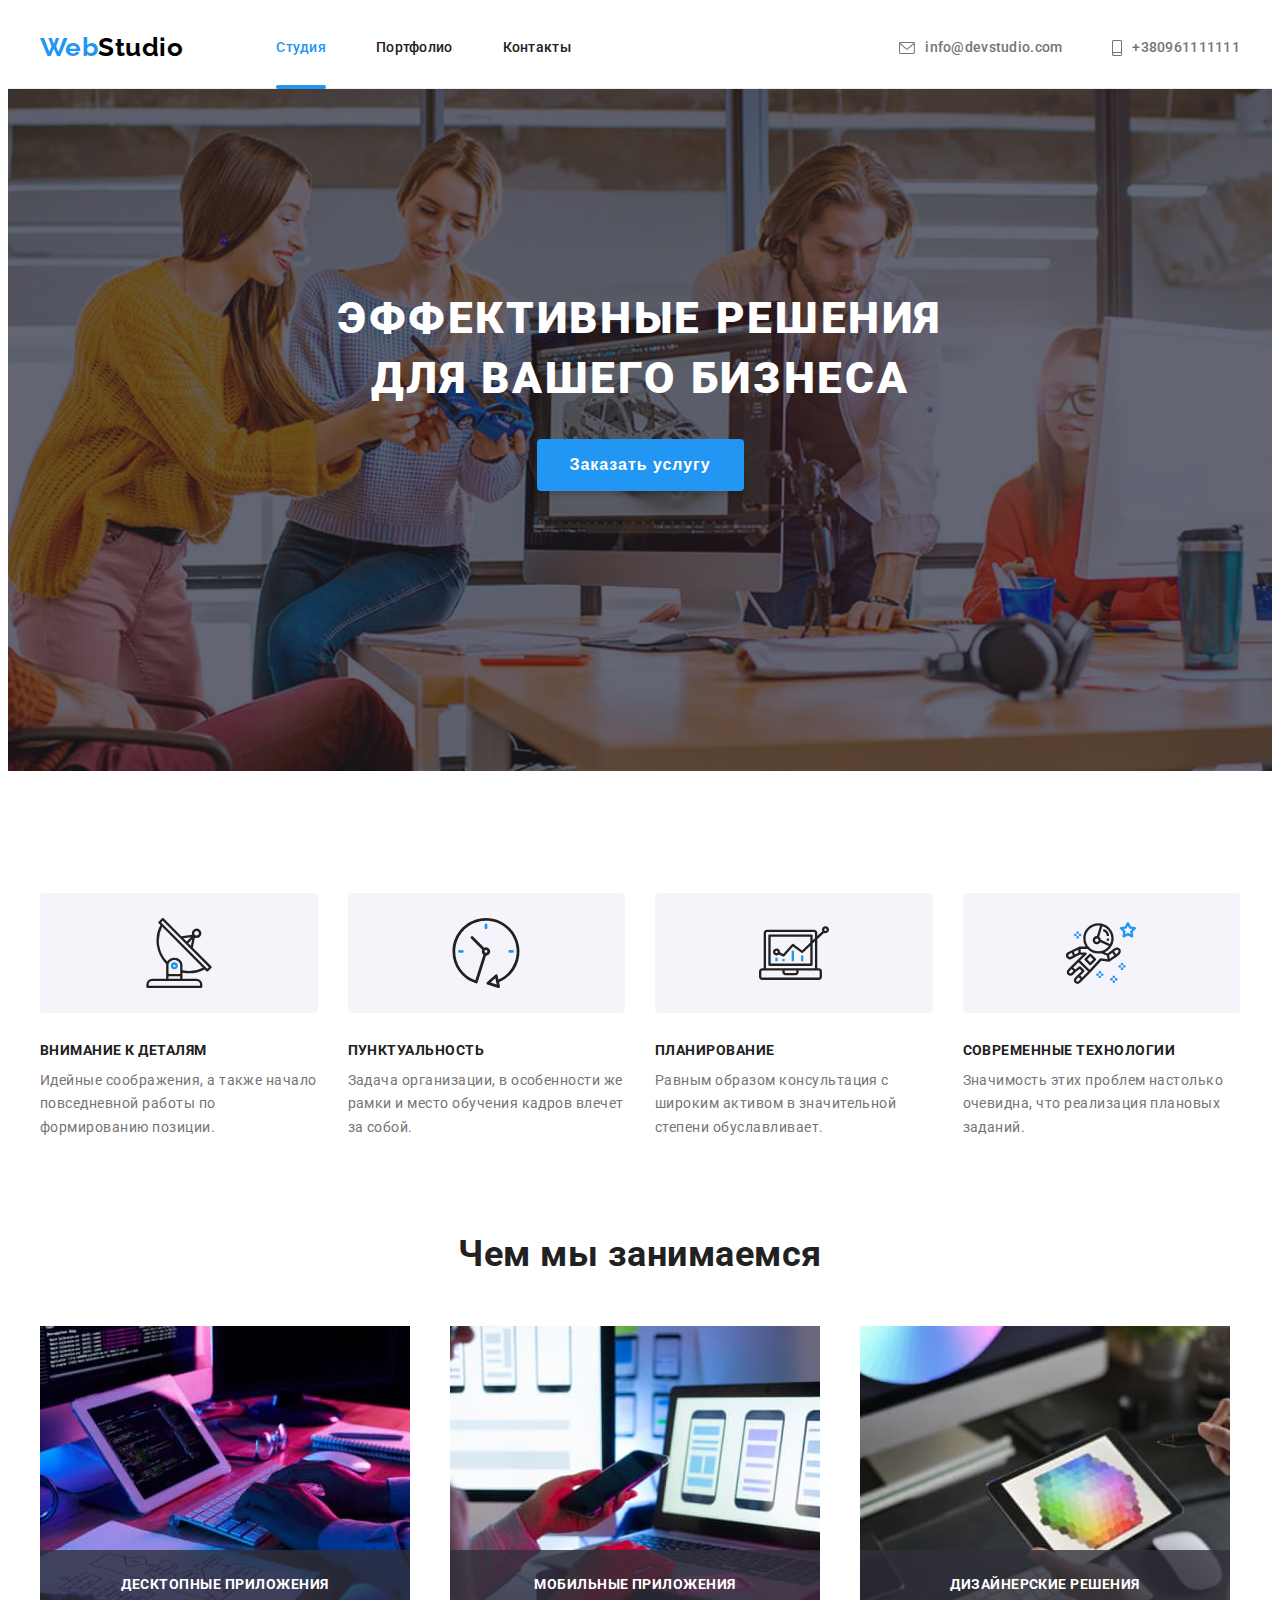
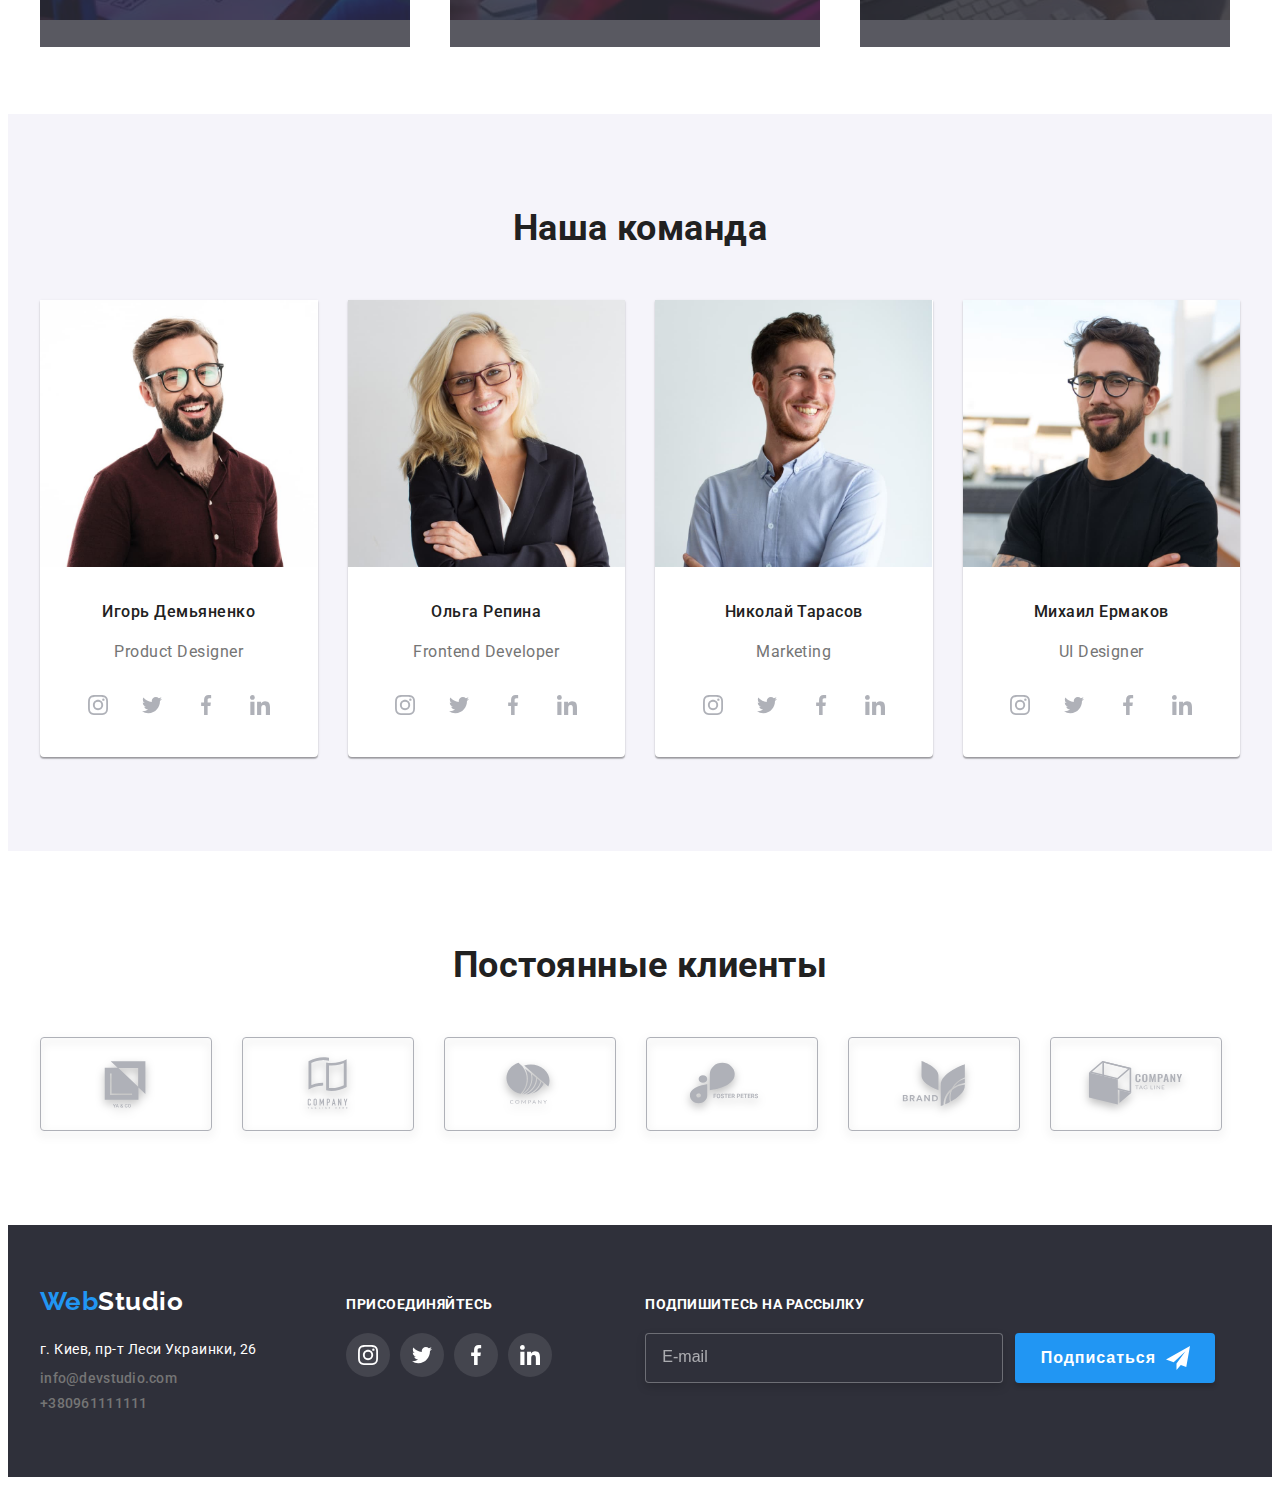
==== index.html @ e036fa30 "clone repositories" ====
<!DOCTYPE html>
<html lang="ru">
  <head>
    <meta charset="UTF-8" />
    <meta http-equiv="X-UA-Compatible" content="IE=edge" />
    <meta name="viewport" content="width=device-width, initial-scale=1.0" />
    <title>WebStudio</title>
    <link rel="preconnect" href="https://fonts.googleapis.com" />
    <link rel="preconnect" href="https://fonts.gstatic.com" crossorigin />
    <link
      href="https://fonts.googleapis.com/css2?family=Raleway:wght@700&family=Roboto:wght@400;500;700;900&display=swap"
      rel="stylesheet"
    />
    <link
      rel="stylesheet"
      href="https://cdnjs.cloudflare.com/ajax/libs/modern-normalize/1.1.0/modern-normalize.min.css"
      integrity="sha512-wpPYUAdjBVSE4KJnH1VR1HeZfpl1ub8YT/NKx4PuQ5NmX2tKuGu6U/JRp5y+Y8XG2tV+wKQpNHVUX03MfMFn9Q=="
      crossorigin="anonymous"
      referrerpolicy="no-referrer"
    />
    <link rel="stylesheet" href="./css/style.css" />
  </head>
  <body>
    <header class="page-header">
      <!-- Навигация по сайту -->
      <div class="container">
        <div class="container-flex">
          <nav class="container-flex">
            <a class="logo" href="./index.html" lang="en">
              <span class="logo-style">Web</span>Studio
            </a>
            <ul class="site-nav">
              <li class="list">
                <a class="link link-style" href="./index.html">Студия</a>
              </li>

              <li class="list">
                <a class="link" href="./portfolio.html">Портфолио</a>
              </li>

              <li class="list">
                <a class="link" href="">Контакты</a>
              </li>
            </ul>
          </nav>
          <!-- Контакты -->
          <ul class="contacts">
            <li class="list">
              <a class="link" href="mailto:info@devstudio.com">
                <svg class="contacts-icon" width="16px" height="12px">
                  <use href="./images/sprite.svg#icon-envelope"></use>
                </svg>
                info@devstudio.com
              </a>
            </li>

            <li class="list">
              <a class="link" href="tel:+380961111111">
                <svg class="contacts-icon" width="10px" height="16px">
                  <use href="./images/sprite.svg#icon-smartphone"></use>
                </svg>
                +380961111111
              </a>
            </li>
          </ul>
        </div>
      </div>
    </header>
    <!-- Герой -->
    <main>
      <section class="hero">
        <div class="container">
          <h1 class="hero-title">Эффективные решения для вашего бизнеса</h1>
          <button data-modal-open class="hero-btn" type="button">
            Заказать услугу
          </button>
          <div data-modal class="backdrop is-hidden">
            <div class="modal">
              <button class="close-btn" type="button" data-modal-close>
                <svg class="close-modal-btn" width="11" height="11">
                  <use href="./images/sprite.svg#icon-close-modal"></use>
                </svg>
              </button>
              <h2 class="modal-title">
                Оставьте свои данные, мы вам перезвоним
              </h2>
              <form class="form-modal">
                <label class="modal-label">
                  <span class="form-text">Имя</span>
                  <input class="modal-input" type="text" name="name" />
                  <svg class="modal-icon" width="18px" height="18px">
                    <use href="./images/sprite.svg#icon-person"></use>
                  </svg>
                </label>

                <label class="modal-label">
                  <span class="form-text">Телефон</span>
                  <input class="modal-input" type="tel" name="phone" />
                  <svg class="modal-icon" width="18px" height="18px">
                    <use href="./images/sprite.svg#icon-phone"></use>
                  </svg>
                </label>

                <label class="modal-label">
                  <span class="form-text">Почта</span>
                  <input class="modal-input" type="email" name="mail" />
                  <svg class="modal-icon" width="18px" height="18px">
                    <use href="./images/sprite.svg#icon-email"></use>
                  </svg>
                </label>

                <label class="modal-label">
                  <span class="form-text">Комментарий</span>
                  <textarea
                    class="comment"
                    name="comment"
                    placeholder="Введите текст"
                  ></textarea>
                </label>

                <label class="form-policy">
                  <input class="checkbox" type="checkbox" name="policy" />
                  <span class="icon-check"></span>
                  <span class="modal-label">
                    Соглашаюсь с рассылкой и принимаю
                  </span>
                  <a class="policy-term" href="">Условия договора</a>
                </label>
                <button class="send-button" type="submit">Отправить</button>
              </form>
            </div>
          </div>
        </div>
      </section>
      <!-- Особенности -->
      <section class="section">
        <div class="container">
          <h2 class="hidden">Преимущества</h2>
          <ul class="features-list">
            <li class="list">
              <div class="background-icon">
                <svg class="feature-icon" width="70px" height="70px">
                  <use href="./images/sprite.svg#icon-antenna"></use>
                </svg>
              </div>

              <h3 class="section-subtitle">Внимание к деталям</h3>
              <p class="section-text">
                Идейные соображения, а также начало повседневной работы по
                формированию позиции.
              </p>
            </li>

            <li class="list">
              <div class="background-icon">
                <svg class="feature-icon" width="70px" height="70px">
                  <use href="./images/sprite.svg#icon-clock"></use>
                </svg>
              </div>

              <h3 class="section-subtitle">Пунктуальность</h3>
              <p class="section-text">
                Задача организации, в особенности же рамки и место обучения
                кадров влечет за собой.
              </p>
            </li>

            <li class="list">
              <div class="background-icon">
                <svg class="feature-icon" width="70px" height="70px">
                  <use href="./images/sprite.svg#icon-diagram"></use>
                </svg>
              </div>

              <h3 class="section-subtitle">Планирование</h3>
              <p class="section-text">
                Равным образом консультация с широким активом в значительной
                степени обуславливает.
              </p>
            </li>

            <li class="list">
              <div class="background-icon">
                <svg class="feature-icon" width="70px" height="70px">
                  <use href="./images/sprite.svg#icon-astronaut"></use>
                </svg>
              </div>

              <h3 class="section-subtitle">Современные технологии</h3>
              <p class="section-text">
                Значимость этих проблем настолько очевидна, что реализация
                плановых заданий.
              </p>
            </li>
          </ul>
        </div>
      </section>
      <!-- Чем мы занимаемся -->
      <section class="section section-gap">
        <div class="container">
          <h2 class="section-title">Чем мы занимаемся</h2>
          <ul class="images-list">
            <li class="image">
              <img
                src="./images/img-one.jpg"
                alt="Человек печатает на клавиатуре"
              />
              <p class="image-description">Десктопные приложения</p>
            </li>

            <li class="image">
              <img
                src="./images/img-two.jpg"
                alt="Человек выбирает интерефейс на телефоне"
              />
              <p class="image-description">Мобильные приложения</p>
            </li>

            <li class="image">
              <img
                class="img"
                src="./images/img-three.jpg"
                alt="Человек рисует на планшете"
              />
              <p class="image-description">Дизайнерские решения</p>
            </li>
          </ul>
        </div>
      </section>
      <!-- Команда -->
      <section class="section section-color">
        <div class="container">
          <h2 class="section-title">Наша команда</h2>
          <ul class="team-list">
            <li class="team-member">
              <div class="image-thumb">
                <img src="./images/photo-one.jpg" alt="Фото члена команды" />
              </div>

              <div class="card-userpic">
                <h3 class="userpic">Игорь Демьяненко</h3>
                <p class="userpic-description" lang="en">Product Designer</p>
                <div class="img-container">
                  <a class="social-link" href="">
                    <svg class="social-icon" width="20px" height="20px">
                      <use href="./images/sprite.svg#icon-instagram"></use>
                    </svg>
                  </a>

                  <a class="social-link" href="">
                    <svg class="social-icon" width="20px" height="20px">
                      <use href="./images/sprite.svg#icon-twitter"></use>
                    </svg>
                  </a>
                  <a class="social-link" href="">
                    <svg class="social-icon" width="20px" height="20px">
                      <use href="./images/sprite.svg#icon-facebook"></use>
                    </svg>
                  </a>
                  <a class="social-link" href="">
                    <svg class="social-icon" width="20px" height="20px">
                      <use href="./images/sprite.svg#icon-linkedin"></use>
                    </svg>
                  </a>
                </div>
              </div>
            </li>

            <li class="team-member">
              <div class="image-thumb">
                <img src="./images/photo-two.jpg" alt="Фото члена команды" />
              </div>

              <div class="card-userpic">
                <h3 class="userpic">Ольга Репина</h3>
                <p class="userpic-description" lang="en">Frontend Developer</p>
                <div class="img-container">
                  <a class="social-link" href="">
                    <svg class="social-icon" width="20px" height="20px">
                      <use href="./images/sprite.svg#icon-instagram"></use>
                    </svg>
                  </a>
                  <a class="social-link" href="">
                    <svg class="social-icon" width="20px" height="20px">
                      <use href="./images/sprite.svg#icon-twitter"></use>
                    </svg>
                  </a>
                  <a class="social-link" href="">
                    <svg class="social-icon" width="20px" height="20px">
                      <use href="./images/sprite.svg#icon-facebook"></use>
                    </svg>
                  </a>
                  <a class="social-link" href="">
                    <svg class="social-icon" width="20px" height="20px">
                      <use href="./images/sprite.svg#icon-linkedin"></use>
                    </svg>
                  </a>
                </div>
              </div>
            </li>

            <li class="team-member">
              <div class="image-thumb">
                <img src="./images/photo-three.jpg" alt="Фото члена команды" />
              </div>

              <div class="card-userpic">
                <h3 class="userpic">Николай Тарасов</h3>
                <p class="userpic-description" lang="en">Marketing</p>
                <div class="img-container">
                  <a class="social-link" href="">
                    <svg class="social-icon" width="20px" height="20px">
                      <use href="./images/sprite.svg#icon-instagram"></use>
                    </svg>
                  </a>
                  <a class="social-link" href="">
                    <svg class="social-icon" width="20px" height="20px">
                      <use href="./images/sprite.svg#icon-twitter"></use>
                    </svg>
                  </a>
                  <a class="social-link" href="">
                    <svg class="social-icon" width="20px" height="20px">
                      <use href="./images/sprite.svg#icon-facebook"></use>
                    </svg>
                  </a>
                  <a class="social-link" href="">
                    <svg class="social-icon" width="20px" height="20px">
                      <use href="./images/sprite.svg#icon-linkedin"></use>
                    </svg>
                  </a>
                </div>
              </div>
            </li>

            <li class="team-member">
              <div class="image-thumb">
                <img src="./images/photo-four.jpg" alt="Фото члена команды" />
              </div>

              <div class="card-userpic">
                <h3 class="userpic">Михаил Ермаков</h3>
                <p class="userpic-description" lang="en">UI Designer</p>

                <div class="img-container">
                  <a class="social-link" href="">
                    <svg class="social-icon" width="20px" height="20px">
                      <use href="./images/sprite.svg#icon-instagram"></use>
                    </svg>
                  </a>
                  <a class="social-link" href="">
                    <svg class="social-icon" width="20px" height="20px">
                      <use href="./images/sprite.svg#icon-twitter"></use>
                    </svg>
                  </a>
                  <a class="social-link" href="">
                    <svg class="social-icon" width="20px" height="20px">
                      <use href="./images/sprite.svg#icon-facebook"></use>
                    </svg>
                  </a>
                  <a class="social-link" href="">
                    <svg class="social-icon" width="20px" height="20px">
                      <use href="./images/sprite.svg#icon-linkedin"></use>
                    </svg>
                  </a>
                </div>
              </div>
            </li>
          </ul>
        </div>
      </section>
      <section class="section">
        <div class="container">
          <h2 class="section-title">Постоянные клиенты</h2>
          <ul class="company-list">
            <li class="company-item">
              <a class="company-link" href="">
                <svg width="106px" height="60px">
                  <use href="./images/sprite.svg#icon-logo-1"></use>
                </svg>
              </a>
            </li>

            <li class="company-item">
              <a class="company-link" href="">
                <svg width="106px" height="60px">
                  <use href="./images/sprite.svg#icon-logo-2"></use>
                </svg>
              </a>
            </li>

            <li class="company-item">
              <a class="company-link" href="">
                <svg width="106px" height="60px">
                  <use href="./images/sprite.svg#icon-logo-3"></use>
                </svg>
              </a>
            </li>

            <li class="company-item">
              <a class="company-link" href="">
                <svg width="106px" height="60px">
                  <use href="./images/sprite.svg#icon-logo-4"></use>
                </svg>
              </a>
            </li>

            <li class="company-item">
              <a class="company-link" href="">
                <svg width="106px" height="60px">
                  <use href="./images/sprite.svg#icon-logo-5"></use>
                </svg>
              </a>
            </li>

            <li class="company-item">
              <a class="company-link" href="">
                <svg width="106px" height="60px">
                  <use href="./images/sprite.svg#icon-logo-6"></use>
                </svg>
              </a>
            </li>
          </ul>
        </div>
      </section>
    </main>
    <!-- Подвал -->
    <footer class="footer">
      <div class="container footer-container">
        <div class="contact-thumb">
          <a class="logo" href="./index.html" lang="en">
            <span class="logo-style">Web</span
            ><span class="logo-style-footer">Studio</span></a
          >
          <address class="footer-text">г. Киев, пр-т Леси Украинки, 26</address>
          <ul class="footer-contacts-list">
            <li class="list">
              <a class="link" href="mailto:info@devstudio.com"
                >info@devstudio.com</a
              >
            </li>

            <li class="list">
              <a class="link" href="tel:+380961111111">+380961111111</a>
            </li>
          </ul>
        </div>
        <div class="social-footer">
          <p class="social-text">присоединяйтесь</p>
          <div class="social-flex">
            <a class="footer-social-link" href="">
              <svg class="social-icon" width="20px" height="20px">
                <use href="./images/sprite.svg#icon-instagram"></use>
              </svg>
            </a>
            <a class="footer-social-link" href="">
              <svg class="social-icon" width="20px" height="20px">
                <use href="./images/sprite.svg#icon-twitter"></use>
              </svg>
            </a>
            <a class="footer-social-link" href="">
              <svg class="social-icon" width="20px" height="20px">
                <use href="./images/sprite.svg#icon-facebook"></use>
              </svg>
            </a>
            <a class="footer-social-link" href="">
              <svg class="social-icon" width="20px" height="20px">
                <use href="./images/sprite.svg#icon-linkedin"></use>
              </svg>
            </a>
          </div>
        </div>
        <form class="form-footer">
          <div class="form-direction">
            <label for="mail" class="form-label">Подпишитесь на рассылку</label>
            <input
              type="email"
              name="mail"
              id="mail"
              class="form-input"
              placeholder="E-mail"
            />
          </div>
          <button class="footer-btn" type="submit">
            Подписаться
            <svg class="icon-send" width="24px" height="24px">
              <use href="./images/sprite.svg#icon-send"></use>
            </svg>
          </button>
        </form>
      </div>
    </footer>
    <script src="./js/modal.js"></script>
  </body>
</html>
---- css/style.css ----
/* Utilites */

:root {
  --primery-text-color: #757575;
  --title-text-color: #212121;
  --accent-color: #fff;
  --style-color: #2196f3;
  --gap: 30px;
  --section-gap: 50px;
  --social-links-color: #afb1b8;
}

body {
  color: var(--primery-text-color);
  font-family: Roboto, sans-serif;
  letter-spacing: 0.03em;
  background-color: var(--accent-color);
}

h1,
h2,
h3,
h4,
h5,
h6,
ul,
p {
  margin: 0;
  padding: 0;
  list-style: none;
}

.link {
  text-decoration: none;
}

img {
  max-width: 100%;
  height: auto;
  display: block;
}

.container {
  width: 1200px;
  margin-left: auto;
  margin-right: auto;
  padding-left: 15px;
  padding-right: 15px;
}

.container-flex {
  display: flex;
  align-items: center;
}

.hidden {
  visibility: hidden;
}

/* Header */

.page-header {
  border-bottom: 1px solid #ececec;
  /* height: 80px; */
}

/* Logo */

.logo {
  font-family: Raleway, sans-serif;
  font-weight: 700;
  font-size: 26px;
  line-height: 1.3;
  text-decoration: none;

  color: #000;

  margin-right: 93px;
}

.logo-style {
  color: var(--style-color);
}

.logo-style-footer {
  color: var(--accent-color);
}

/* Site navigation */

.site-nav {
  display: flex;
  align-items: center;
}

.site-nav .list + .list {
  margin-left: var(--section-gap);
}

.site-nav .link {
  font-weight: 500;
  font-size: 14px;
  line-height: 1.14;
  letter-spacing: 0.02em;
  text-decoration: none;

  padding-top: 32px;
  padding-bottom: 32px;

  color: var(--title-text-color);

  transition: color 250ms cubic-bezier(0.4, 0, 0.2, 1);
}

.site-nav .link:hover,
.site-nav .link:focus {
  color: var(--style-color);
}

.site-nav .link-style {
  color: var(--style-color);
  position: relative;
}

.site-nav .link-style::after {
  content: '';
  width: 100%;
  height: 4px;

  position: absolute;
  bottom: -1px;

  background-color: var(--style-color);
  border-radius: 2px;
}

/* Contacts */

.contacts {
  display: flex;
  margin-left: auto;
  align-items: center;
}

.contacts .list + .list {
  margin-left: var(--section-gap);
}

.contacts .link {
  text-decoration: none;
  font-weight: 500;
  font-size: 14px;
  line-height: 1.14;
  letter-spacing: 0.02em;

  padding-top: 32px;
  padding-bottom: 32px;

  color: inherit;
  transition: color 250ms cubic-bezier(0.4, 0, 0.2, 1);
}

.contacts .link:hover,
.contacts .link:focus {
  color: var(--style-color);
}

.list .link {
  display: flex;
  align-items: center;
}

.contacts-icon {
  margin-right: 10px;
  fill: currentColor;
}

/* Hero */

.hero {
  background-color: #2f303a;
  text-align: center;
  padding-top: 200px;
  padding-bottom: 280px;
  max-width: 1600px;

  margin-left: auto;
  margin-right: auto;

  background-image: linear-gradient(
      to right,
      rgba(47, 48, 58, 0.4),
      rgba(47, 48, 58, 0.4)
    ),
    url(../images/img.jpg);
  background-repeat: no-repeat;
  background-size: cover;
  background-position: center;
}

.hero-title {
  font-weight: 900;
  font-size: 44px;
  line-height: 1.36;
  letter-spacing: 0.06em;
  text-transform: uppercase;
  color: var(--accent-color);

  max-width: 696px;
  margin-bottom: var(--gap);
  margin-left: auto;
  margin-right: auto;
}

.hero-btn {
  cursor: pointer;
  font-weight: 700;
  font-size: 16px;
  line-height: 1.87;
  align-items: center;
  letter-spacing: 0.06em;
  box-shadow: 0px 4px 4px rgba(0, 0, 0, 0.15);

  color: var(--accent-color);
  background-color: var(--style-color);

  padding: 10px 32px;
  border: 1px solid transparent;
  border-radius: 4px;
  transition: background-color 250ms cubic-bezier(0.4, 0, 0.2, 1);
}

.hero-btn:hover,
.hero-btn:focus {
  background-color: #188ce8;
}

.backdrop {
  position: fixed;
  top: 0;
  left: 0;
  width: 100%;
  height: 100%;
  z-index: 10;

  opacity: 1;
  background: rgba(0, 0, 0, 0.2);
  transition: opacity 250ms cubic-bezier(0.4, 0, 0.2, 1),
    visibility 250ms cubic-bezier(0.4, 0, 0.2, 1);
}

.backdrop.is-hidden {
  opacity: 0;
  pointer-events: none;
  visibility: hidden;
}

.modal {
  position: absolute;
  top: 50%;
  left: 50%;
  transform: translate(-50%, -50%) scale(1);

  min-width: 528px;
  min-height: 581px;

  background: var(--accent-color);
  box-shadow: 0px 1px 3px rgba(0, 0, 0, 0.12), 0px 1px 1px rgba(0, 0, 0, 0.14),
    0px 2px 1px rgba(0, 0, 0, 0.2);
  border-radius: 4px;

  transition: transform 250ms cubic-bezier(0.4, 0, 0.2, 1);
}

.modal-title {
  margin-top: 40px;
  margin-bottom: 12px;

  font-weight: 700;
  font-size: 20px;
  line-height: 1.15;
  color: var(--title-text-color);
}

.form-modal {
  margin-left: auto;
  margin-right: auto;
  width: 448px;
}

.modal-label {
  position: relative;
  display: flex;
  flex-direction: column;
}

.modal-label + .modal-label {
  margin-top: 10px;
}

.modal-label:focus-within .modal-icon {
  fill: var(--style-color);
}

.modal-label:focus-within .comment {
  border-color: var(--style-color);
}

.modal-label:hover .modal-input,
.modal-label:focus .modal-input {
  border-color: var(--style-color);
}

.modal-label:hover .modal-icon {
  fill: var(--style-color);
}

.form-text {
  margin-bottom: 4px;

  text-align: start;
  font-size: 12px;
  line-height: 1.16;
  letter-spacing: 0.01em;

  color: var(--primery-text-color);
}

.modal-input {
  width: 448px;
  height: 40px;

  padding-left: 42px;

  border: 1px solid rgba(33, 33, 33, 0.2);
  border-radius: 4px;
  outline: none;
  cursor: pointer;

  transition: border-color 250ms cubic-bezier(0.4, 0, 0.2, 1);
}

.modal-input:focus-within {
  border-color: var(--style-color);
}

.modal-icon {
  position: absolute;
  bottom: 11px;
  left: 12px;

  cursor: pointer;

  transition: fill 250ms cubic-bezier(0.4, 0, 0.2, 1);
}

.comment {
  margin-bottom: 4px;
  width: 448px;
  height: 120px;

  padding: 12px 16px;

  resize: none;

  border: 1px solid rgba(33, 33, 33, 0.2);
  box-sizing: border-box;
  border-radius: 4px;
  outline: none;
  cursor: pointer;

  transition: border-color 250ms cubic-bezier(0.4, 0, 0.2, 1);
}

.comment::placeholder {
  font-size: 14px;
  line-height: 1.14;
  letter-spacing: 0.01em;

  color: rgba(117, 117, 117, 0.5);
}

.comment:hover,
.comment:focus {
  border-color: var(--style-color);
}

.form-policy {
  position: relative;
  display: flex;
  margin-top: 20px;
  margin-bottom: var(--gap);
  align-items: center;
  justify-content: center;
  cursor: pointer;
}

.form-policy .modal-label {
  font-size: 14px;
  line-height: 1.71;
  letter-spacing: 0.03em;
  color: var(--primery-text-color);
}

.checkbox {
  position: absolute;
  width: 1px;
  height: 1px;
  margin: -1px;
  border: 0;
  padding: 0;
  clip: rect(0 0 0 0);
  overflow: hidden;
}

.icon-check {
  width: 16px;
  height: 15px;
  border: 2px solid #212121;
  border-radius: 4px;
}

.checkbox:checked + .icon-check {
  border-color: var(--style-color);
  background-color: var(--style-color);
  background-image: url('../images/check.svg');
  background-size: contain;
  background-origin: border-box;
}

.modal-label {
  margin-left: 7px;
}

.policy-term {
  color: var(--style-color);
  font-size: 14px;
  line-height: 1.71;
  letter-spacing: 0.03em;
}

.send-button {
  margin-right: auto;
  margin-left: auto;

  height: 50px;
  width: 200px;

  background: var(--style-color);
  box-shadow: 0px 4px 4px rgba(0, 0, 0, 0.15);
  border: 1px solid transparent;
  border-radius: 4px;

  cursor: pointer;
  font-weight: bold;
  font-size: 16px;
  line-height: 1.87;
  letter-spacing: 0.06em;

  color: var(--accent-color);

  transition: background 250ms cubic-bezier(0.4, 0, 0.2, 1);
}

.send-button:hover,
.send-button:focus {
  background: #188ce8;
}

.backdrop.is-hidden .modal {
  transform: translate(-50%, -50%) scale(0.1);
}

.close-btn {
  position: absolute;
  top: 8px;
  right: 8px;

  width: 30px;
  height: 30px;
  border-radius: 50%;

  background: #ffffff;
  border: 1px solid rgba(0, 0, 0, 0.1);
  cursor: pointer;

  transition: fill 250ms cubic-bezier(0.4, 0, 0.2, 1);
}

.close-btn:hover,
.close-btn:focus {
  fill: var(--style-color);
}

/* Sections */

.section {
  padding-top: 94px;
  padding-bottom: 94px;
}

/* Features */

.section-title {
  font-weight: 700;
  font-size: 36px;
  line-height: 1.16;
  text-align: center;
  color: var(--title-text-color);
}

.section-subtitle {
  font-weight: 700;
  font-size: 14px;
  line-height: 1.14;
  text-transform: uppercase;
  color: var(--title-text-color);
  margin-bottom: 10px;
}

.section-text {
  font-size: 14px;
  line-height: 1.71;
}

.section-color {
  background-color: #f5f4fa;
}

.features-list {
  display: flex;
  flex-wrap: wrap;
  margin-left: calc(-1 * var(--gap));
  margin-top: calc(-1 * var(--gap));
}

.features-list > .list {
  flex-basis: calc(100% / 4 - var(--gap));
  margin-left: var(--gap);
  margin-top: var(--gap);
}

.background-icon {
  display: flex;
  background: #f5f4fa;
  border-radius: 4px;
  align-items: center;

  margin-bottom: var(--gap);
  height: 120px;
}

.feature-icon {
  margin-left: auto;
  margin-right: auto;
}

/* Our classes */

.section-gap {
  padding-top: 0;
}

.section-title {
  margin-bottom: var(--section-gap);
}

.images-list {
  display: flex;
  flex-wrap: wrap;
  margin-left: calc(-1 * var(--gap));
  margin-top: calc(-1 * var(--gap));
}

.images-list > .image {
  flex-basis: calc(100% / 3 - 30px);
  margin-left: var(--gap);
  margin-top: var(--gap);
}

.image {
  position: relative;
}

.image-description {
  position: absolute;
  top: 224px;
  min-width: 370px;
  min-height: 70px;

  background: rgba(47, 48, 58, 0.8);

  font-weight: 700;
  font-size: 14px;
  line-height: 1.14;
  text-align: center;
  text-transform: uppercase;

  color: #ffffff;
  padding-top: 27px;
}

/* Our team */

section-title {
  margin-bottom: var(--section-gap);
}

.team-list {
  display: flex;
  flex-wrap: wrap;
  margin-left: calc(-1 * var(--gap));
  margin-top: calc(-1 * var(--gap));
}

.team-list > .team-member {
  flex-basis: calc(100% / 4 - 30px);
  margin-left: var(--gap);
  margin-top: var(--gap);

  background-color: var(--accent-color);
  box-shadow: 0px 1px 3px rgba(0, 0, 0, 0.12), 0px 1px 1px rgba(0, 0, 0, 0.14),
    0px 2px 1px rgba(0, 0, 0, 0.2);
  border-radius: 0px 0px 4px 4px;
}

.userpic {
  font-weight: 500;
  font-size: 16px;
  line-height: 1.87;
  text-align: center;
  color: var(--title-text-color);
  margin-bottom: 10px;
}

.userpic-description {
  font-size: 16px;
  line-height: 1.87;
  text-align: center;
  margin-bottom: 16px;
}

.card-userpic {
  padding-top: 30px;
  padding-bottom: 30px;
}

.img-container {
  display: flex;
  justify-content: center;
}

.social-link {
  display: flex;
  border: none;
  border-radius: 50%;
  height: 44px;
  width: 44px;
  justify-content: center;
  align-items: center;
  color: var(--social-links-color);
  transition: background-color 250ms cubic-bezier(0.4, 0, 0.2, 1),
    color 250ms cubic-bezier(0.4, 0, 0.2, 1);
}

.social-link:hover,
.social-link:focus {
  color: var(--accent-color);
  background-color: var(--style-color);
}

.social-icon {
  fill: currentColor;
}

.card-userpic .social-link + .social-link {
  margin-left: 10px;
}

/* Company */

.company-list {
  display: flex;
}

.company-item + .company-item {
  margin-left: var(--gap);
}

.company-link {
  display: flex;
  justify-content: center;
  align-items: center;
  width: 170px;
  height: 92px;
  border: 1px solid #afb1b8;
  filter: drop-shadow(0px 4px 4px rgba(0, 0, 0, 0.25));
  border-radius: 4px;
  fill: var(--social-links-color);
  transition: fill 250ms cubic-bezier(0.4, 0, 0.2, 1),
    border-color 250ms cubic-bezier(0.4, 0, 0.2, 1);
}

.company-link:hover,
.company-link:focus {
  fill: var(--style-color);
  border-color: var(--style-color);
}

/* Buttons*/

.button {
  display: flex;
  justify-content: center;
  margin-bottom: var(--section-gap);
}

.button .list-button {
  color: var(--title-text-color);
  background-color: #f5f4fa;
  cursor: pointer;

  transition: background-color 250ms cubic-bezier(0.4, 0, 0.2, 1),
    color 250ms cubic-bezier(0.4, 0, 0.2, 1),
    box-shadow 250ms cubic-bezier(0.4, 0, 0.2, 1);
}

.button .list-button:focus,
.button .list-button:hover {
  color: var(--accent-color);
  background-color: var(--style-color);
  box-shadow: 0px 3px 1px rgba(0, 0, 0, 0.1), 0px 1px 2px rgba(0, 0, 0, 0.08),
    0px 2px 2px rgba(0, 0, 0, 0.12);
}

.button .list + .list {
  margin-left: 8px;
}

.list-button {
  font-family: inherit;
  font-weight: 500;
  font-size: 16px;
  line-height: 1.62;
  text-align: center;

  padding: 6px 22px;

  border: 1px solid transparent;
  border-radius: 4px;
}

/* Our produtcs */

.products-list {
  display: flex;
  flex-wrap: wrap;
  margin-left: calc(-1 * var(--gap));
  margin-top: calc(-1 * var(--gap));
}

.products-list > .our-products {
  flex-basis: calc(100% / 3 - var(--gap));
  margin-left: var(--gap);
  margin-top: var(--gap);

  transition: box-shadow 250ms cubic-bezier(0.4, 0, 0.2, 1);
}

.our-products:hover,
.our-products:focus {
  box-shadow: 0px 1px 1px rgba(0, 0, 0, 0.12), 0px 4px 4px rgba(0, 0, 0, 0.06),
    1px 4px 6px rgba(0, 0, 0, 0.16);
}

.product-card .link {
  color: inherit;
}

.product-thumb {
  position: relative;
  overflow: hidden;
}

.product-overlay {
  position: absolute;
  transform: translateY(100%);

  top: 0;
  left: 0;
  width: 100%;
  height: 100%;

  background: rgba(33, 150, 243, 0.9);
  transition: transform 250ms cubic-bezier(0.4, 0, 0.2, 1);
}

.our-products:hover .product-overlay,
.our-products:focus .product-overlay {
  opacity: 1;
  transform: translateY(0);
}

.product-thumb-text {
  position: absolute;

  bottom: 173px;
  top: 63px;
  padding-left: 24px;
  padding-right: 24px;

  font-size: 18px;
  line-height: 1.55;
  color: var(--accent-color);
}

.img-description {
  padding: 20px 24px;
  border-bottom: 1px solid #eeeeee;
  border-left: 1px solid #eeeeee;
  border-right: 1px solid #eeeeee;
}

.item {
  font-weight: 700;
  font-size: 18px;
  line-height: 2;
  letter-spacing: 0.06em;
  color: var(--title-text-color);
  margin-bottom: 4px;
}

.item-description {
  font-size: 16px;
  line-height: 1.87;
}

/* Footer */

.footer {
  background-color: #2f303a;
}

.footer-container {
  display: flex;
}

.contact-thumb {
  padding-top: 60px;
  padding-bottom: 60px;
}

.footer .link {
  text-decoration: none;
  font-weight: 500;
  font-size: 14px;
  line-height: 1.14;
  letter-spacing: 0.02em;
  color: inherit;

  transition: color 250ms cubic-bezier(0.4, 0, 0.2, 1);
}

.footer .link:hover,
.footer .link:focus {
  color: var(--style-color);
}

.footer-text {
  margin-bottom: 9px;
  margin-top: 20px;

  color: var(--accent-color);
  font-style: normal;
  font-size: 14px;
  line-height: 1.71;
}

.footer-contacts-list .list + .list {
  margin-top: 9px;
}

.social-footer {
  margin-left: 70px;
  padding-top: 72px;
  padding-bottom: 100px;
}

.social-text {
  font-weight: 700;
  font-size: 14px;
  line-height: 1.14;
  text-transform: uppercase;

  color: var(--accent-color);

  margin-bottom: 20px;
}

.social-flex {
  display: flex;
}

.footer-social-link {
  display: flex;
  border: none;
  border-radius: 50%;
  height: 44px;
  width: 44px;
  justify-content: center;
  align-items: center;
  color: var(--accent-color);
  background-color: rgba(255, 255, 255, 0.1);

  transition: background-color 250ms cubic-bezier(0.4, 0, 0.2, 1),
    color 250ms cubic-bezier(0.4, 0, 0.2, 1);
}

.footer-social-link:hover,
.footer-social-link:focus {
  color: var(--accent-color);
  background-color: var(--style-color);
}

.footer-social-link + .footer-social-link {
  margin-left: 10px;
}

.form-footer {
  display: flex;
  margin-left: 93px;
  padding-top: 72px;
  padding-bottom: 94px;

  font-weight: 700;
  font-size: 14px;
  line-height: 1.14;
  text-transform: uppercase;

  color: var(--accent-color);
}

.form-direction {
  display: flex;
  flex-direction: column;
}

.form-label {
  margin-bottom: 20px;
}

.form-input {
  width: 358px;
  height: 50px;
  background: #2f303a;

  color: rgba(255, 255, 255, 0.6);

  padding: 15px 295px 15px 16px;

  border: 1px solid rgba(255, 255, 255, 0.3);
  box-sizing: border-box;
  filter: drop-shadow(0px 4px 4px rgba(0, 0, 0, 0.15));
  border-radius: 4px;
}

.form-input::placeholder {
  font-size: 16px;
  line-height: 1.25;
  color: rgba(255, 255, 255, 0.6);
}

.footer-btn {
  display: flex;
  align-items: center;
  justify-content: center;

  margin-left: 12px;
  margin-top: 36px;
  height: 50px;
  width: 200px;

  background: var(--style-color);
  box-shadow: 0px 4px 4px rgba(0, 0, 0, 0.15);
  border: 1px solid transparent;
  border-radius: 4px;

  cursor: pointer;
  font-weight: bold;
  font-size: 16px;
  line-height: 1.87;
  letter-spacing: 0.06em;

  color: var(--accent-color);
}

.icon-send {
  margin-left: 10px;
  fill: currentColor;
}
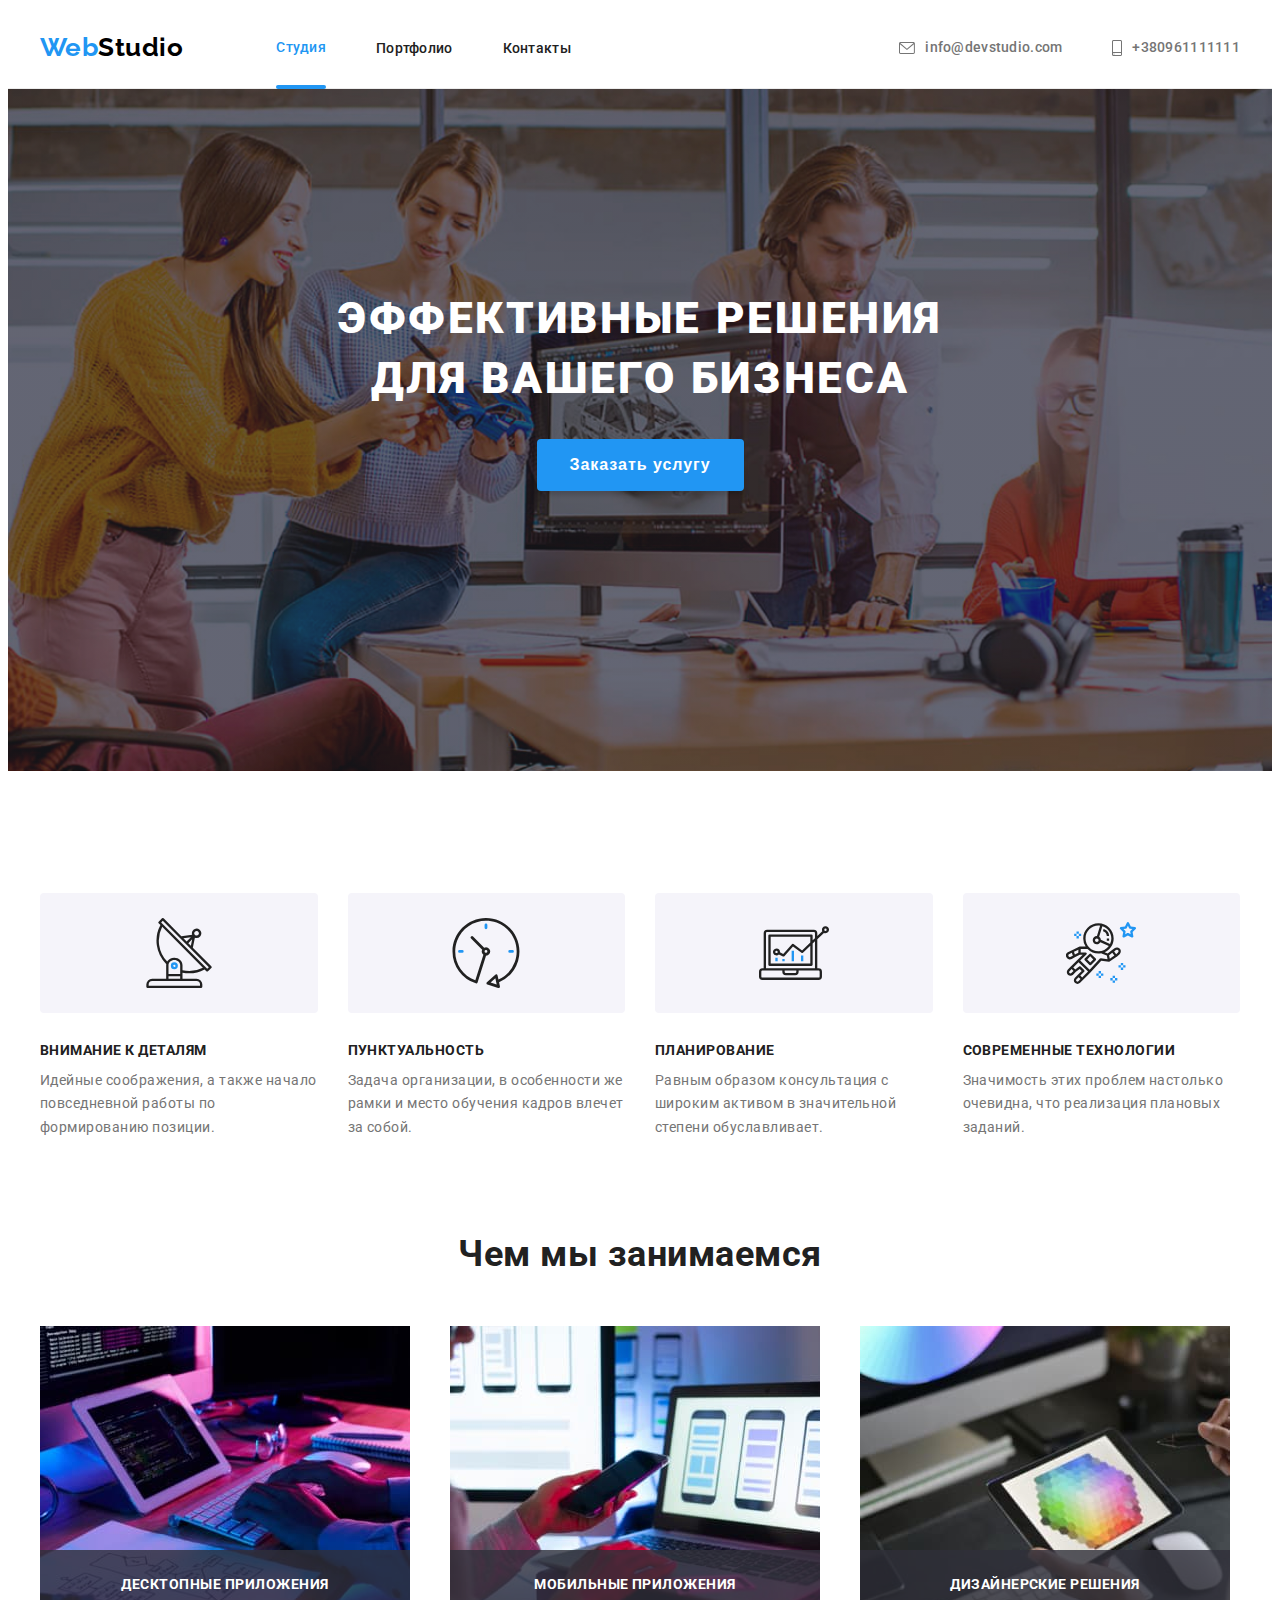
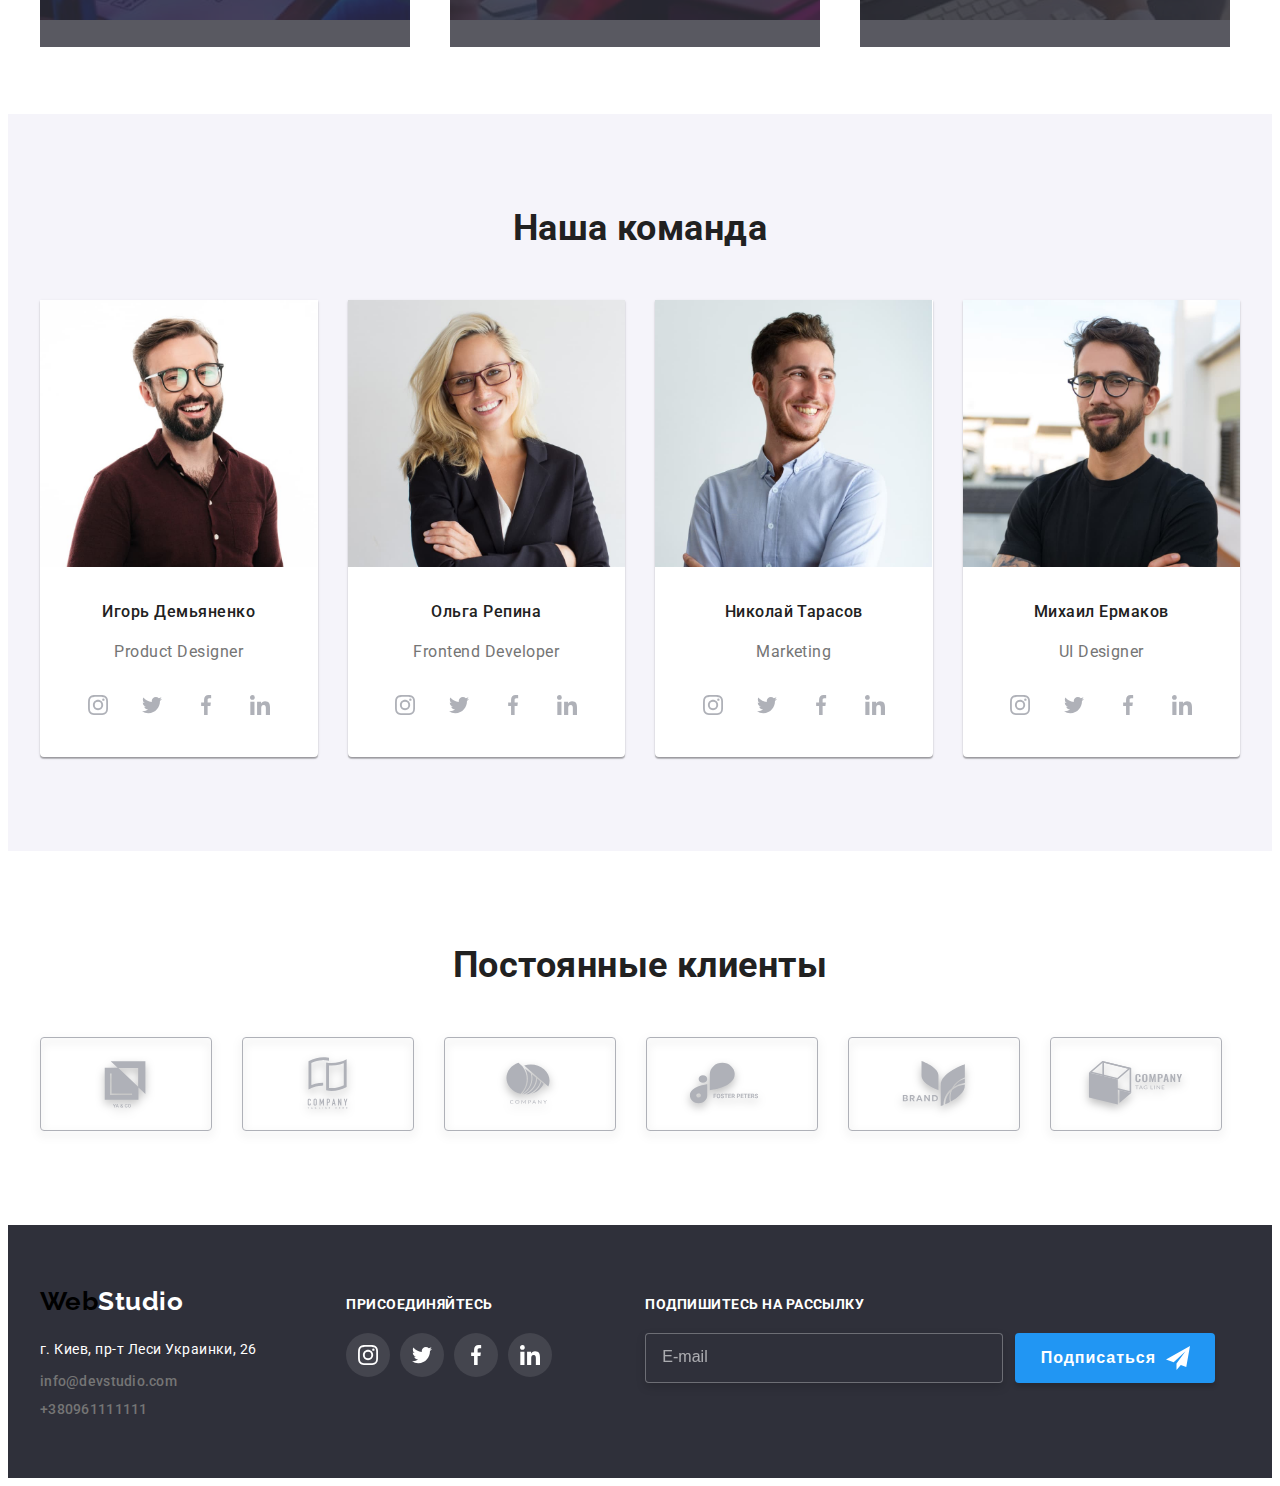
==== commit 595a2474: "add BEM to nav and hero" ====
--- a/index.html
+++ b/index.html
@@ -22,47 +22,55 @@
   </head>
   <body>
     <header class="page-header">
+
       <!-- Навигация по сайту -->
+
       <div class="container">
         <div class="container-flex">
-          <nav class="container-flex">
+          <nav class="navigation">
+
             <a class="logo" href="./index.html" lang="en">
-              <span class="logo-style">Web</span>Studio
+              <span class="logo__name logo__name--style">Web</span>Studio
             </a>
+
             <ul class="site-nav">
-              <li class="list">
-                <a class="link link-style" href="./index.html">Студия</a>
+              <li class="site-nav__list">
+                <a class="site-nav__link site-nav__link--style" href="./index.html">Студия</a>
               </li>
 
-              <li class="list">
-                <a class="link" href="./portfolio.html">Портфолио</a>
+              <li class="site-nav__list">
+                <a class="site-nav__link" href="./portfolio.html">Портфолио</a>
               </li>
 
-              <li class="list">
-                <a class="link" href="">Контакты</a>
+              <li class="site-nav__list">
+                <a class="site-nav__link" href="">Контакты</a>
               </li>
             </ul>
+
           </nav>
+          
           <!-- Контакты -->
+
           <ul class="contacts">
-            <li class="list">
-              <a class="link" href="mailto:info@devstudio.com">
-                <svg class="contacts-icon" width="16px" height="12px">
+            <li class="contacts__list">
+              <a class="contacts__link" href="mailto:info@devstudio.com">
+                <svg class="contacts__icon" width="16px" height="12px">
                   <use href="./images/sprite.svg#icon-envelope"></use>
                 </svg>
                 info@devstudio.com
               </a>
             </li>
 
-            <li class="list">
-              <a class="link" href="tel:+380961111111">
-                <svg class="contacts-icon" width="10px" height="16px">
+            <li class="contacts__list">
+              <a class="contacts__link" href="tel:+380961111111">
+                <svg class="contacts__icon" width="10px" height="16px">
                   <use href="./images/sprite.svg#icon-smartphone"></use>
                 </svg>
                 +380961111111
               </a>
             </li>
           </ul>
+
         </div>
       </div>
     </header>
@@ -70,63 +78,64 @@
     <main>
       <section class="hero">
         <div class="container">
-          <h1 class="hero-title">Эффективные решения для вашего бизнеса</h1>
-          <button data-modal-open class="hero-btn" type="button">
+          <h1 class="hero__title">Эффективные решения для вашего бизнеса</h1>
+          <button data-modal-open class="hero__btn" type="button">
             Заказать услугу
           </button>
           <div data-modal class="backdrop is-hidden">
             <div class="modal">
-              <button class="close-btn" type="button" data-modal-close>
-                <svg class="close-modal-btn" width="11" height="11">
+              <button class="modal__close-btn" type="button" data-modal-close>
+                <svg class="modal__close-icon" width="11" height="11">
                   <use href="./images/sprite.svg#icon-close-modal"></use>
                 </svg>
               </button>
-              <h2 class="modal-title">
+              <h2 class="modal__title">
                 Оставьте свои данные, мы вам перезвоним
               </h2>
-              <form class="form-modal">
-                <label class="modal-label">
-                  <span class="form-text">Имя</span>
-                  <input class="modal-input" type="text" name="name" />
-                  <svg class="modal-icon" width="18px" height="18px">
+
+              <form class="modal-form">
+                <label class="modal-form__label">
+                  <span class="modal-form__text">Имя</span>
+                  <input class="modal-form__input" type="text" name="name" />
+                  <svg class="modal-form__icon" width="18px" height="18px">
                     <use href="./images/sprite.svg#icon-person"></use>
                   </svg>
                 </label>
 
-                <label class="modal-label">
-                  <span class="form-text">Телефон</span>
-                  <input class="modal-input" type="tel" name="phone" />
-                  <svg class="modal-icon" width="18px" height="18px">
+                <label class="modal-form__label">
+                  <span class="modal-form__text">Телефон</span>
+                  <input class="modal-form__input" type="tel" name="phone" />
+                  <svg class="modal-form__icon" width="18px" height="18px">
                     <use href="./images/sprite.svg#icon-phone"></use>
                   </svg>
                 </label>
 
-                <label class="modal-label">
-                  <span class="form-text">Почта</span>
-                  <input class="modal-input" type="email" name="mail" />
-                  <svg class="modal-icon" width="18px" height="18px">
+                <label class="modal-form__label">
+                  <span class="modal-form__text">Почта</span>
+                  <input class="modal-form__input" type="email" name="mail" />
+                  <svg class="modal-form__icon" width="18px" height="18px">
                     <use href="./images/sprite.svg#icon-email"></use>
                   </svg>
                 </label>
 
-                <label class="modal-label">
-                  <span class="form-text">Комментарий</span>
+                <label class="modal-form__label">
+                  <span class="modal-form__text">Комментарий</span>
                   <textarea
-                    class="comment"
+                    class="modal-form__comment"
                     name="comment"
                     placeholder="Введите текст"
                   ></textarea>
                 </label>
 
-                <label class="form-policy">
-                  <input class="checkbox" type="checkbox" name="policy" />
-                  <span class="icon-check"></span>
-                  <span class="modal-label">
+                <label class="modal-form__policy">
+                  <input class="modal-form__checkbox" type="checkbox" name="policy" />
+                  <span class="modal-form__icon-check"></span>
+                  <span class="modal-form__term">
                     Соглашаюсь с рассылкой и принимаю
                   </span>
-                  <a class="policy-term" href="">Условия договора</a>
+                  <a class="modal-form__link-term" href="">Условия договора</a>
                 </label>
-                <button class="send-button" type="submit">Отправить</button>
+                <button class="modal-form__send-button" type="submit">Отправить</button>
               </form>
             </div>
           </div>
--- a/css/style.css
+++ b/css/style.css
@@ -61,7 +61,13 @@
 
 .page-header {
   border-bottom: 1px solid #ececec;
-  /* height: 80px; */
+}
+
+/* Site navigation */
+
+.navigation {
+  display: flex;
+  align-items: center;
 }
 
 /* Logo */
@@ -78,26 +84,20 @@
   margin-right: 93px;
 }
 
-.logo-style {
+.logo__name--style {
   color: var(--style-color);
 }
 
-.logo-style-footer {
-  color: var(--accent-color);
-}
-
-/* Site navigation */
-
 .site-nav {
   display: flex;
   align-items: center;
 }
 
-.site-nav .list + .list {
+.site-nav__list + .site-nav__list {
   margin-left: var(--section-gap);
 }
 
-.site-nav .link {
+.site-nav__link {
   font-weight: 500;
   font-size: 14px;
   line-height: 1.14;
@@ -112,17 +112,18 @@
   transition: color 250ms cubic-bezier(0.4, 0, 0.2, 1);
 }
 
-.site-nav .link:hover,
-.site-nav .link:focus {
+.site-nav__link:hover,
+.site-nav__link:focus {
   color: var(--style-color);
 }
 
-.site-nav .link-style {
+.site-nav__link--style {
   color: var(--style-color);
   position: relative;
-}
-
-.site-nav .link-style::after {
+  display: flex;
+}
+
+.site-nav__link--style::after {
   content: '';
   width: 100%;
   height: 4px;
@@ -142,11 +143,11 @@
   align-items: center;
 }
 
-.contacts .list + .list {
+.contacts__list + .contacts__list {
   margin-left: var(--section-gap);
 }
 
-.contacts .link {
+.contacts__link {
   text-decoration: none;
   font-weight: 500;
   font-size: 14px;
@@ -160,17 +161,17 @@
   transition: color 250ms cubic-bezier(0.4, 0, 0.2, 1);
 }
 
-.contacts .link:hover,
-.contacts .link:focus {
+.contacts__link:hover,
+.contacts__link:focus {
   color: var(--style-color);
 }
 
-.list .link {
-  display: flex;
-  align-items: center;
-}
-
-.contacts-icon {
+.contacts__link {
+  display: flex;
+  align-items: center;
+}
+
+.contacts__icon {
   margin-right: 10px;
   fill: currentColor;
 }
@@ -198,7 +199,7 @@
   background-position: center;
 }
 
-.hero-title {
+.hero__title {
   font-weight: 900;
   font-size: 44px;
   line-height: 1.36;
@@ -212,7 +213,7 @@
   margin-right: auto;
 }
 
-.hero-btn {
+.hero__btn {
   cursor: pointer;
   font-weight: 700;
   font-size: 16px;
@@ -230,8 +231,8 @@
   transition: background-color 250ms cubic-bezier(0.4, 0, 0.2, 1);
 }
 
-.hero-btn:hover,
-.hero-btn:focus {
+.hero__btn:hover,
+.hero__btn:focus {
   background-color: #188ce8;
 }
 
@@ -249,10 +250,14 @@
     visibility 250ms cubic-bezier(0.4, 0, 0.2, 1);
 }
 
-.backdrop.is-hidden {
+.is-hidden {
   opacity: 0;
   pointer-events: none;
   visibility: hidden;
+}
+
+.backdrop.is-hidden .modal {
+  transform: translate(-50%, -50%) scale(0.1);
 }
 
 .modal {
@@ -272,7 +277,28 @@
   transition: transform 250ms cubic-bezier(0.4, 0, 0.2, 1);
 }
 
-.modal-title {
+.modal__close-btn {
+  position: absolute;
+  top: 8px;
+  right: 8px;
+
+  width: 30px;
+  height: 30px;
+  border-radius: 50%;
+
+  background: #ffffff;
+  border: 1px solid rgba(0, 0, 0, 0.1);
+  cursor: pointer;
+
+  transition: fill 250ms cubic-bezier(0.4, 0, 0.2, 1);
+}
+
+.modal__close-btn:hover,
+.modal__close-btn:focus {
+  fill: var(--style-color);
+}
+
+.modal__title {
   margin-top: 40px;
   margin-bottom: 12px;
 
@@ -282,40 +308,27 @@
   color: var(--title-text-color);
 }
 
-.form-modal {
+.modal-form {
   margin-left: auto;
   margin-right: auto;
   width: 448px;
 }
 
-.modal-label {
+.modal-form__label {
   position: relative;
   display: flex;
   flex-direction: column;
 }
 
-.modal-label + .modal-label {
+.modal-form__label + .modal-form__label {
   margin-top: 10px;
 }
 
-.modal-label:focus-within .modal-icon {
+.modal-form__label:focus-within {
   fill: var(--style-color);
 }
 
-.modal-label:focus-within .comment {
-  border-color: var(--style-color);
-}
-
-.modal-label:hover .modal-input,
-.modal-label:focus .modal-input {
-  border-color: var(--style-color);
-}
-
-.modal-label:hover .modal-icon {
-  fill: var(--style-color);
-}
-
-.form-text {
+.modal-form__text {
   margin-bottom: 4px;
 
   text-align: start;
@@ -326,7 +339,7 @@
   color: var(--primery-text-color);
 }
 
-.modal-input {
+.modal-form__input {
   width: 448px;
   height: 40px;
 
@@ -340,11 +353,16 @@
   transition: border-color 250ms cubic-bezier(0.4, 0, 0.2, 1);
 }
 
-.modal-input:focus-within {
+.modal-form__label:hover .modal-form__input,
+.modal-form__label:focus .modal-form__input {
   border-color: var(--style-color);
 }
 
-.modal-icon {
+.modal-form__input:focus-within {
+  border-color: var(--style-color);
+}
+
+.modal-form__icon {
   position: absolute;
   bottom: 11px;
   left: 12px;
@@ -354,7 +372,11 @@
   transition: fill 250ms cubic-bezier(0.4, 0, 0.2, 1);
 }
 
-.comment {
+.modal-form__label:hover .modal-form__icon {
+  fill: var(--style-color);
+}
+
+.modal-form__comment {
   margin-bottom: 4px;
   width: 448px;
   height: 120px;
@@ -372,7 +394,7 @@
   transition: border-color 250ms cubic-bezier(0.4, 0, 0.2, 1);
 }
 
-.comment::placeholder {
+.modal-form__comment::placeholder {
   font-size: 14px;
   line-height: 1.14;
   letter-spacing: 0.01em;
@@ -380,12 +402,13 @@
   color: rgba(117, 117, 117, 0.5);
 }
 
-.comment:hover,
-.comment:focus {
+.modal-form__comment:hover,
+.modal-form__comment:focus,
+.modal-form__comment:focus-within {
   border-color: var(--style-color);
 }
 
-.form-policy {
+.modal-form__policy {
   position: relative;
   display: flex;
   margin-top: 20px;
@@ -395,14 +418,7 @@
   cursor: pointer;
 }
 
-.form-policy .modal-label {
-  font-size: 14px;
-  line-height: 1.71;
-  letter-spacing: 0.03em;
-  color: var(--primery-text-color);
-}
-
-.checkbox {
+.modal-form__checkbox {
   position: absolute;
   width: 1px;
   height: 1px;
@@ -413,14 +429,14 @@
   overflow: hidden;
 }
 
-.icon-check {
+.modal-form__icon-check {
   width: 16px;
   height: 15px;
   border: 2px solid #212121;
   border-radius: 4px;
 }
 
-.checkbox:checked + .icon-check {
+.modal-form__checkbox:checked + .modal-form__icon-check {
   border-color: var(--style-color);
   background-color: var(--style-color);
   background-image: url('../images/check.svg');
@@ -428,18 +444,22 @@
   background-origin: border-box;
 }
 
-.modal-label {
-  margin-left: 7px;
-}
-
-.policy-term {
-  color: var(--style-color);
+.modal-form__term {
   font-size: 14px;
   line-height: 1.71;
   letter-spacing: 0.03em;
-}
-
-.send-button {
+  color: var(--primery-text-color);
+  margin-left: 7px;
+}
+
+.modal-form__link-term {
+  color: var(--style-color);
+  font-size: 14px;
+  line-height: 1.71;
+  letter-spacing: 0.03em;
+}
+
+.modal-form__send-button {
   margin-right: auto;
   margin-left: auto;
 
@@ -462,34 +482,9 @@
   transition: background 250ms cubic-bezier(0.4, 0, 0.2, 1);
 }
 
-.send-button:hover,
-.send-button:focus {
+.modal-form__send-button:hover,
+.modal-form__send-button:focus {
   background: #188ce8;
-}
-
-.backdrop.is-hidden .modal {
-  transform: translate(-50%, -50%) scale(0.1);
-}
-
-.close-btn {
-  position: absolute;
-  top: 8px;
-  right: 8px;
-
-  width: 30px;
-  height: 30px;
-  border-radius: 50%;
-
-  background: #ffffff;
-  border: 1px solid rgba(0, 0, 0, 0.1);
-  cursor: pointer;
-
-  transition: fill 250ms cubic-bezier(0.4, 0, 0.2, 1);
-}
-
-.close-btn:hover,
-.close-btn:focus {
-  fill: var(--style-color);
 }
 
 /* Sections */
@@ -837,6 +832,10 @@
 
 /* Footer */
 
+.logo-style-footer {
+  color: var(--accent-color);
+}
+
 .footer {
   background-color: #2f303a;
 }
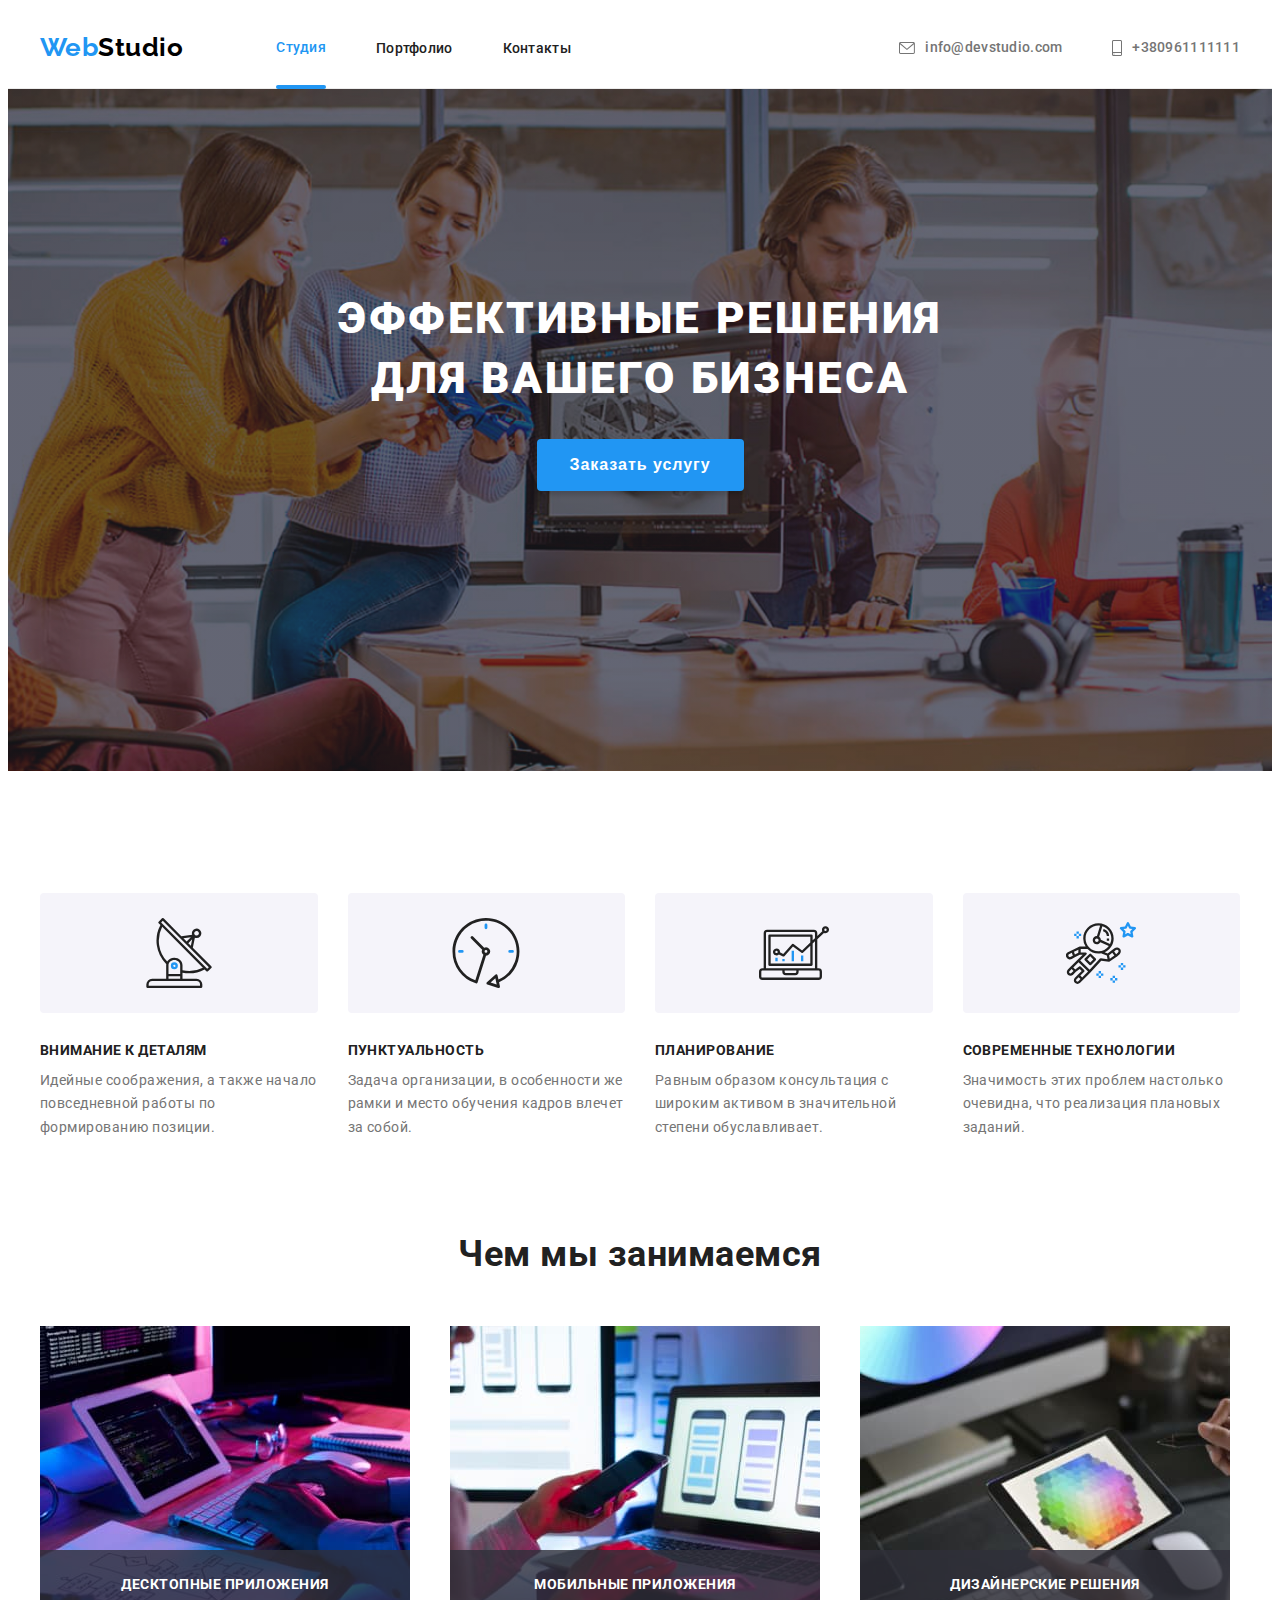
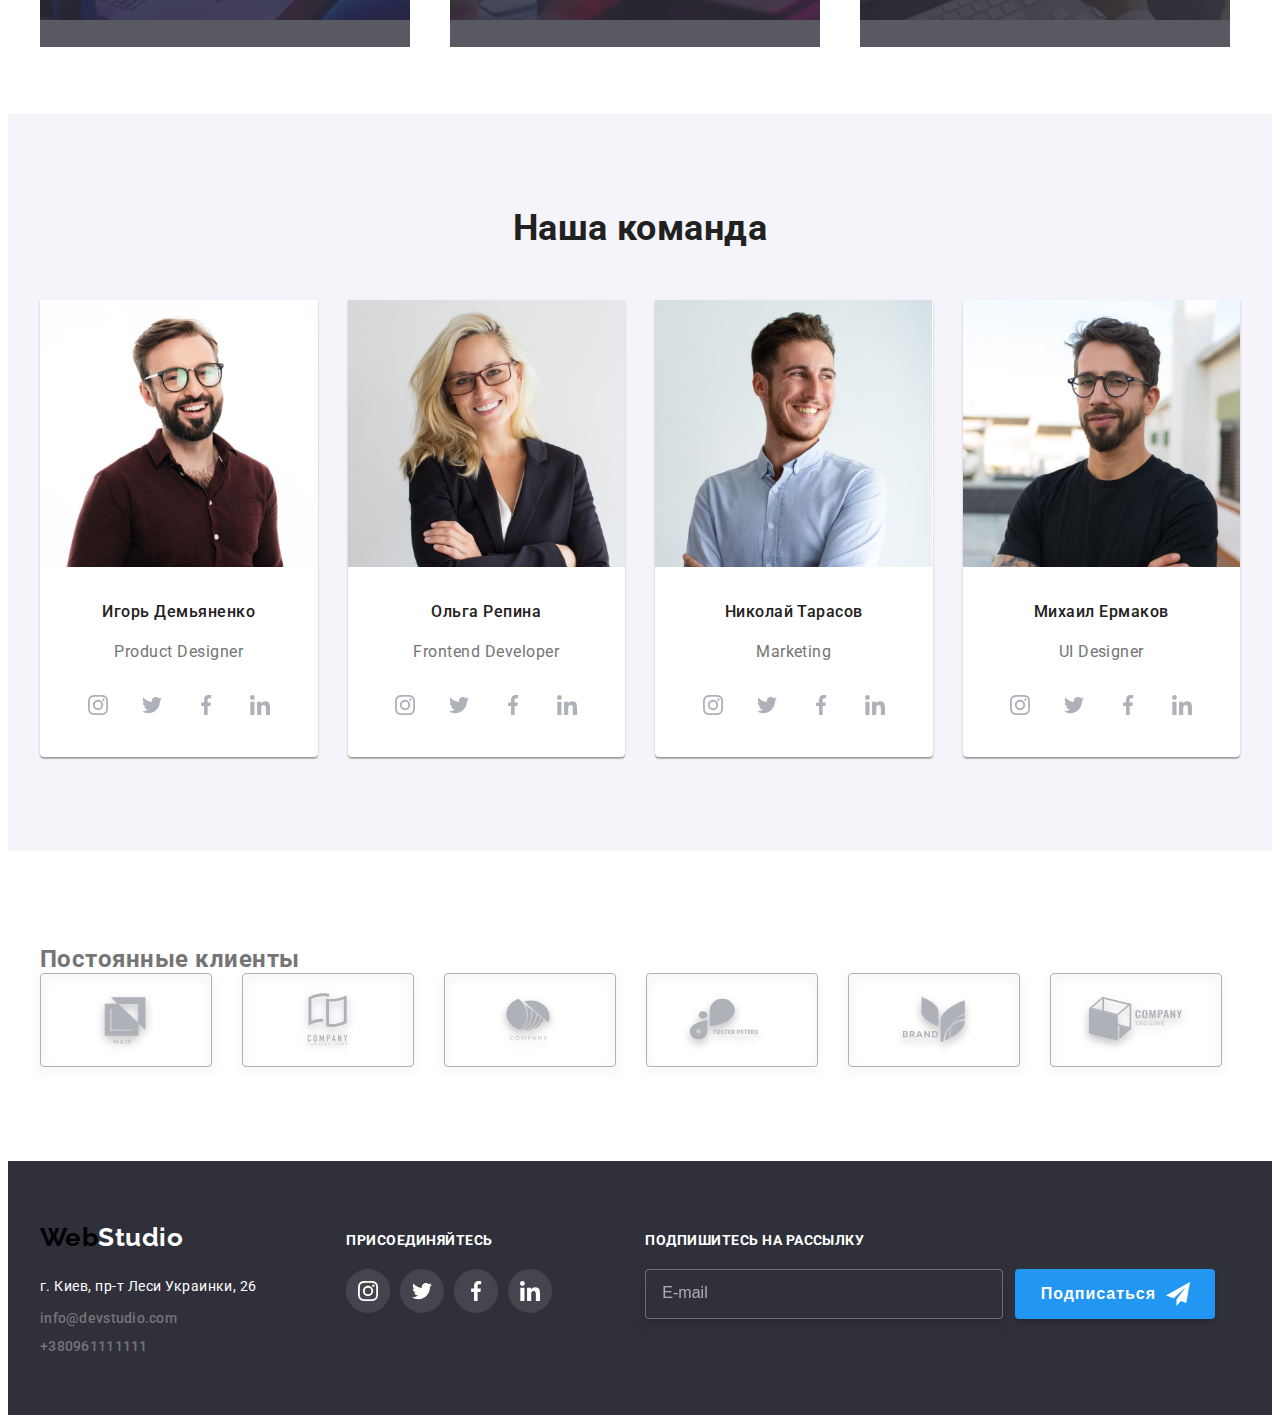
==== commit 0ea8863e: "rename classes by BEM" ====
--- a/index.html
+++ b/index.html
@@ -22,20 +22,22 @@
   </head>
   <body>
     <header class="page-header">
-
       <!-- Навигация по сайту -->
 
       <div class="container">
         <div class="container-flex">
           <nav class="navigation">
-
             <a class="logo" href="./index.html" lang="en">
               <span class="logo__name logo__name--style">Web</span>Studio
             </a>
 
             <ul class="site-nav">
               <li class="site-nav__list">
-                <a class="site-nav__link site-nav__link--style" href="./index.html">Студия</a>
+                <a
+                  class="site-nav__link site-nav__link--style"
+                  href="./index.html"
+                  >Студия</a
+                >
               </li>
 
               <li class="site-nav__list">
@@ -46,9 +48,8 @@
                 <a class="site-nav__link" href="">Контакты</a>
               </li>
             </ul>
-
           </nav>
-          
+
           <!-- Контакты -->
 
           <ul class="contacts">
@@ -70,7 +71,6 @@
               </a>
             </li>
           </ul>
-
         </div>
       </div>
     </header>
@@ -128,14 +128,20 @@
                 </label>
 
                 <label class="modal-form__policy">
-                  <input class="modal-form__checkbox" type="checkbox" name="policy" />
+                  <input
+                    class="modal-form__checkbox"
+                    type="checkbox"
+                    name="policy"
+                  />
                   <span class="modal-form__icon-check"></span>
                   <span class="modal-form__term">
                     Соглашаюсь с рассылкой и принимаю
                   </span>
                   <a class="modal-form__link-term" href="">Условия договора</a>
                 </label>
-                <button class="modal-form__send-button" type="submit">Отправить</button>
+                <button class="modal-form__send-button" type="submit">
+                  Отправить
+                </button>
               </form>
             </div>
           </div>
@@ -145,58 +151,58 @@
       <section class="section">
         <div class="container">
           <h2 class="hidden">Преимущества</h2>
-          <ul class="features-list">
-            <li class="list">
-              <div class="background-icon">
-                <svg class="feature-icon" width="70px" height="70px">
+          <ul class="features">
+            <li class="features__list">
+              <div class="features__background-icon">
+                <svg class="features__icon" width="70px" height="70px">
                   <use href="./images/sprite.svg#icon-antenna"></use>
                 </svg>
               </div>
 
-              <h3 class="section-subtitle">Внимание к деталям</h3>
-              <p class="section-text">
+              <h3 class="features__subtitle">Внимание к деталям</h3>
+              <p class="features__text">
                 Идейные соображения, а также начало повседневной работы по
                 формированию позиции.
               </p>
             </li>
 
-            <li class="list">
-              <div class="background-icon">
-                <svg class="feature-icon" width="70px" height="70px">
+            <li class="features__list">
+              <div class="features__background-icon">
+                <svg class="features__icon" width="70px" height="70px">
                   <use href="./images/sprite.svg#icon-clock"></use>
                 </svg>
               </div>
 
-              <h3 class="section-subtitle">Пунктуальность</h3>
-              <p class="section-text">
+              <h3 class="features__subtitle">Пунктуальность</h3>
+              <p class="features__text">
                 Задача организации, в особенности же рамки и место обучения
                 кадров влечет за собой.
               </p>
             </li>
 
-            <li class="list">
-              <div class="background-icon">
-                <svg class="feature-icon" width="70px" height="70px">
+            <li class="features__list">
+              <div class="features__background-icon">
+                <svg class="features__icon" width="70px" height="70px">
                   <use href="./images/sprite.svg#icon-diagram"></use>
                 </svg>
               </div>
 
-              <h3 class="section-subtitle">Планирование</h3>
-              <p class="section-text">
+              <h3 class="features__subtitle">Планирование</h3>
+              <p class="features__text">
                 Равным образом консультация с широким активом в значительной
                 степени обуславливает.
               </p>
             </li>
 
-            <li class="list">
-              <div class="background-icon">
-                <svg class="feature-icon" width="70px" height="70px">
+            <li class="features__list">
+              <div class="features__background-icon">
+                <svg class="features__icon" width="70px" height="70px">
                   <use href="./images/sprite.svg#icon-astronaut"></use>
                 </svg>
               </div>
 
-              <h3 class="section-subtitle">Современные технологии</h3>
-              <p class="section-text">
+              <h3 class="features__subtitle">Современные технологии</h3>
+              <p class="features__text">
                 Значимость этих проблем настолько очевидна, что реализация
                 плановых заданий.
               </p>
@@ -205,46 +211,44 @@
         </div>
       </section>
       <!-- Чем мы занимаемся -->
-      <section class="section section-gap">
+      <section class="section section--gap">
         <div class="container">
-          <h2 class="section-title">Чем мы занимаемся</h2>
-          <ul class="images-list">
-            <li class="image">
+          <h2 class="section__title">Чем мы занимаемся</h2>
+          <ul class="images">
+            <li class="images__item">
               <img
                 src="./images/img-one.jpg"
                 alt="Человек печатает на клавиатуре"
               />
-              <p class="image-description">Десктопные приложения</p>
-            </li>
-
-            <li class="image">
+              <p class="images__description">Десктопные приложения</p>
+            </li>
+
+            <li class="images__item">
               <img
                 src="./images/img-two.jpg"
                 alt="Человек выбирает интерефейс на телефоне"
               />
-              <p class="image-description">Мобильные приложения</p>
-            </li>
-
-            <li class="image">
+              <p class="images__description">Мобильные приложения</p>
+            </li>
+
+            <li class="images__item">
               <img
                 class="img"
                 src="./images/img-three.jpg"
                 alt="Человек рисует на планшете"
               />
-              <p class="image-description">Дизайнерские решения</p>
+              <p class="images__description">Дизайнерские решения</p>
             </li>
           </ul>
         </div>
       </section>
       <!-- Команда -->
-      <section class="section section-color">
+      <section class="section section--color">
         <div class="container">
-          <h2 class="section-title">Наша команда</h2>
-          <ul class="team-list">
-            <li class="team-member">
-              <div class="image-thumb">
-                <img src="./images/photo-one.jpg" alt="Фото члена команды" />
-              </div>
+          <h2 class="section__title">Наша команда</h2>
+          <ul class="team">
+            <li class="team__member">
+              <img src="./images/photo-one.jpg" alt="Фото члена команды" />
 
               <div class="card-userpic">
                 <h3 class="userpic">Игорь Демьяненко</h3>
@@ -275,10 +279,8 @@
               </div>
             </li>
 
-            <li class="team-member">
-              <div class="image-thumb">
-                <img src="./images/photo-two.jpg" alt="Фото члена команды" />
-              </div>
+            <li class="team__member">
+              <img src="./images/photo-two.jpg" alt="Фото члена команды" />
 
               <div class="card-userpic">
                 <h3 class="userpic">Ольга Репина</h3>
@@ -308,10 +310,8 @@
               </div>
             </li>
 
-            <li class="team-member">
-              <div class="image-thumb">
-                <img src="./images/photo-three.jpg" alt="Фото члена команды" />
-              </div>
+            <li class="team__member">
+              <img src="./images/photo-three.jpg" alt="Фото члена команды" />
 
               <div class="card-userpic">
                 <h3 class="userpic">Николай Тарасов</h3>
@@ -341,10 +341,8 @@
               </div>
             </li>
 
-            <li class="team-member">
-              <div class="image-thumb">
-                <img src="./images/photo-four.jpg" alt="Фото члена команды" />
-              </div>
+            <li class="team__member">
+              <img src="./images/photo-four.jpg" alt="Фото члена команды" />
 
               <div class="card-userpic">
                 <h3 class="userpic">Михаил Ермаков</h3>
--- a/css/style.css
+++ b/css/style.css
@@ -494,17 +494,46 @@
   padding-bottom: 94px;
 }
 
-/* Features */
-
-.section-title {
+.section__title {
   font-weight: 700;
   font-size: 36px;
   line-height: 1.16;
   text-align: center;
   color: var(--title-text-color);
-}
-
-.section-subtitle {
+  margin-bottom: var(--section-gap);
+}
+
+/* Features */
+
+.features {
+  display: flex;
+  flex-wrap: wrap;
+  margin-left: calc(-1 * var(--gap));
+  margin-top: calc(-1 * var(--gap));
+}
+
+.features__list {
+  flex-basis: calc(100% / 4 - var(--gap));
+  margin-left: var(--gap);
+  margin-top: var(--gap);
+}
+
+.features__background-icon {
+  display: flex;
+  background: #f5f4fa;
+  border-radius: 4px;
+  align-items: center;
+
+  margin-bottom: var(--gap);
+  height: 120px;
+}
+
+.features__icon {
+  margin-left: auto;
+  margin-right: auto;
+}
+
+.features__subtitle {
   font-weight: 700;
   font-size: 14px;
   line-height: 1.14;
@@ -513,71 +542,34 @@
   margin-bottom: 10px;
 }
 
-.section-text {
+.features__text {
   font-size: 14px;
   line-height: 1.71;
 }
 
-.section-color {
-  background-color: #f5f4fa;
-}
-
-.features-list {
-  display: flex;
-  flex-wrap: wrap;
+/* Our classes */
+
+.section--gap {
+  padding-top: 0;
+}
+
+.images {
+  display: flex;
   margin-left: calc(-1 * var(--gap));
   margin-top: calc(-1 * var(--gap));
 }
 
-.features-list > .list {
-  flex-basis: calc(100% / 4 - var(--gap));
-  margin-left: var(--gap);
-  margin-top: var(--gap);
-}
-
-.background-icon {
-  display: flex;
-  background: #f5f4fa;
-  border-radius: 4px;
-  align-items: center;
-
-  margin-bottom: var(--gap);
-  height: 120px;
-}
-
-.feature-icon {
-  margin-left: auto;
-  margin-right: auto;
-}
-
-/* Our classes */
-
-.section-gap {
-  padding-top: 0;
-}
-
-.section-title {
-  margin-bottom: var(--section-gap);
-}
-
-.images-list {
-  display: flex;
-  flex-wrap: wrap;
-  margin-left: calc(-1 * var(--gap));
-  margin-top: calc(-1 * var(--gap));
-}
-
-.images-list > .image {
+.images__item {
+  position: relative;
+}
+
+.images__item {
   flex-basis: calc(100% / 3 - 30px);
   margin-left: var(--gap);
   margin-top: var(--gap);
 }
 
-.image {
-  position: relative;
-}
-
-.image-description {
+.images__description {
   position: absolute;
   top: 224px;
   min-width: 370px;
@@ -597,18 +589,18 @@
 
 /* Our team */
 
-section-title {
-  margin-bottom: var(--section-gap);
-}
-
-.team-list {
+.section--color {
+  background-color: #f5f4fa;
+}
+
+.team {
   display: flex;
   flex-wrap: wrap;
   margin-left: calc(-1 * var(--gap));
   margin-top: calc(-1 * var(--gap));
 }
 
-.team-list > .team-member {
+.team__member {
   flex-basis: calc(100% / 4 - 30px);
   margin-left: var(--gap);
   margin-top: var(--gap);
@@ -617,6 +609,11 @@
   box-shadow: 0px 1px 3px rgba(0, 0, 0, 0.12), 0px 1px 1px rgba(0, 0, 0, 0.14),
     0px 2px 1px rgba(0, 0, 0, 0.2);
   border-radius: 0px 0px 4px 4px;
+}
+
+.card-userpic {
+  padding-top: 30px;
+  padding-bottom: 30px;
 }
 
 .userpic {
@@ -635,11 +632,6 @@
   margin-bottom: 16px;
 }
 
-.card-userpic {
-  padding-top: 30px;
-  padding-bottom: 30px;
-}
-
 .img-container {
   display: flex;
   justify-content: center;
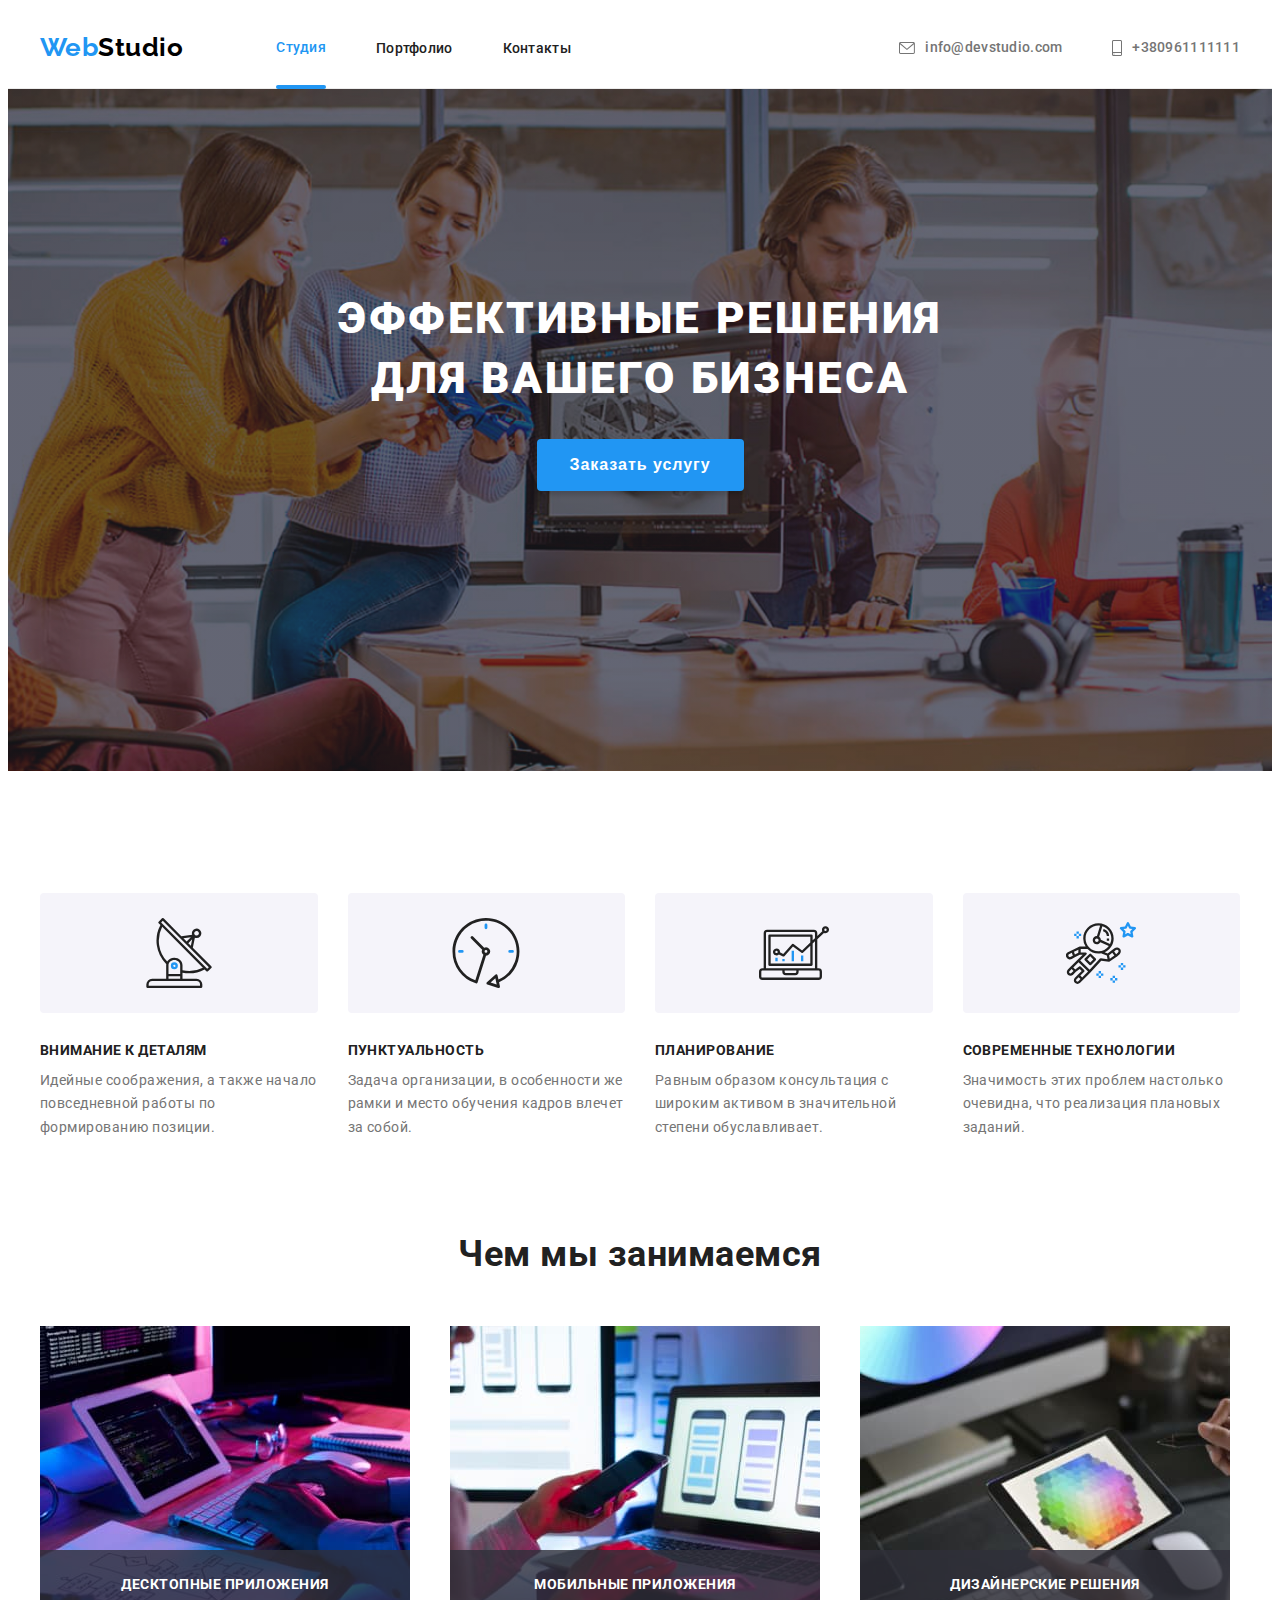
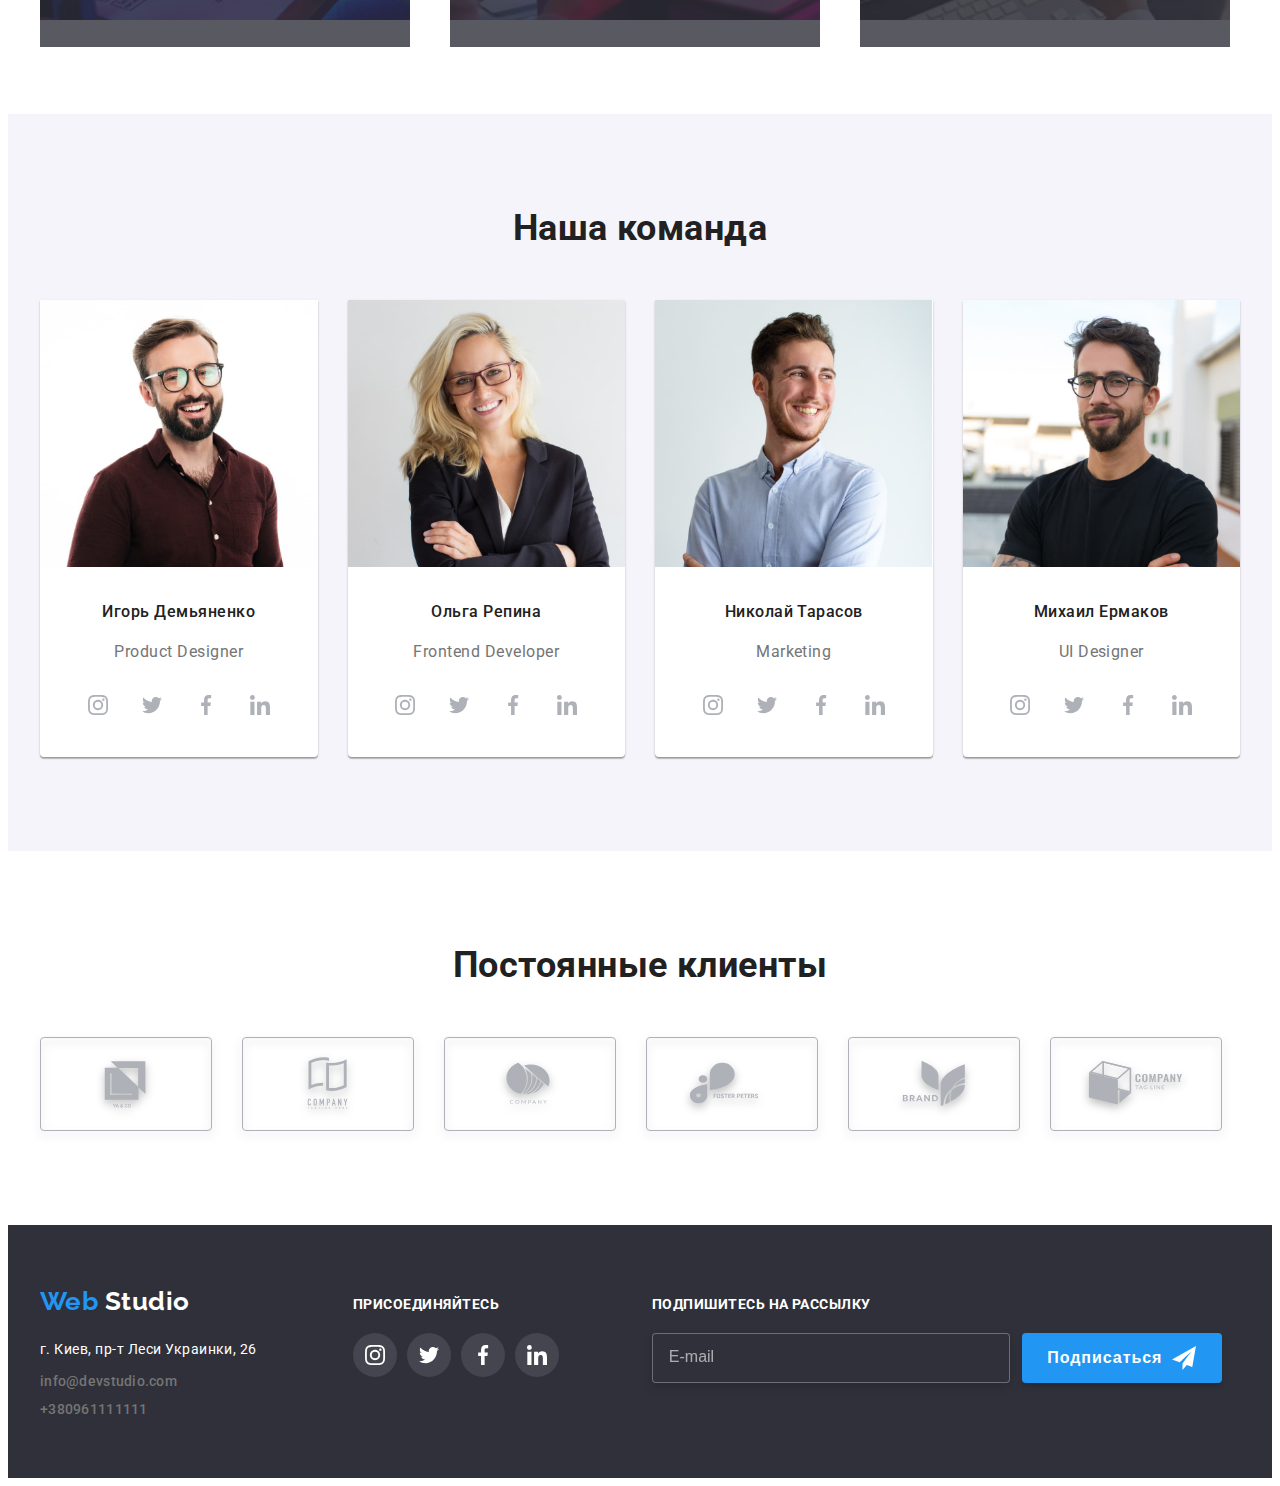
==== commit 34dba978: "add classes name on BEM" ====
--- a/index.html
+++ b/index.html
@@ -150,9 +150,9 @@
       <!-- Особенности -->
       <section class="section">
         <div class="container">
-          <h2 class="hidden">Преимущества</h2>
-          <ul class="features">
-            <li class="features__list">
+          <h2 class="features hidden">Преимущества</h2>
+          <ul class="features__list">
+            <li class="features__item">
               <div class="features__background-icon">
                 <svg class="features__icon" width="70px" height="70px">
                   <use href="./images/sprite.svg#icon-antenna"></use>
@@ -166,7 +166,7 @@
               </p>
             </li>
 
-            <li class="features__list">
+            <li class="features__item">
               <div class="features__background-icon">
                 <svg class="features__icon" width="70px" height="70px">
                   <use href="./images/sprite.svg#icon-clock"></use>
@@ -180,7 +180,7 @@
               </p>
             </li>
 
-            <li class="features__list">
+            <li class="features__item">
               <div class="features__background-icon">
                 <svg class="features__icon" width="70px" height="70px">
                   <use href="./images/sprite.svg#icon-diagram"></use>
@@ -194,7 +194,7 @@
               </p>
             </li>
 
-            <li class="features__list">
+            <li class="features__item">
               <div class="features__background-icon">
                 <svg class="features__icon" width="70px" height="70px">
                   <use href="./images/sprite.svg#icon-astronaut"></use>
@@ -213,8 +213,8 @@
       <!-- Чем мы занимаемся -->
       <section class="section section--gap">
         <div class="container">
-          <h2 class="section__title">Чем мы занимаемся</h2>
-          <ul class="images">
+          <h2 class="images section__title">Чем мы занимаемся</h2>
+          <ul class="images__list">
             <li class="images__item">
               <img
                 src="./images/img-one.jpg"
@@ -245,33 +245,33 @@
       <!-- Команда -->
       <section class="section section--color">
         <div class="container">
-          <h2 class="section__title">Наша команда</h2>
-          <ul class="team">
+          <h2 class="team section__title">Наша команда</h2>
+          <ul class="team__list">
             <li class="team__member">
               <img src="./images/photo-one.jpg" alt="Фото члена команды" />
 
-              <div class="card-userpic">
-                <h3 class="userpic">Игорь Демьяненко</h3>
-                <p class="userpic-description" lang="en">Product Designer</p>
-                <div class="img-container">
-                  <a class="social-link" href="">
-                    <svg class="social-icon" width="20px" height="20px">
+              <div class="team__member-description">
+                <h3 class="team__member-name">Игорь Демьяненко</h3>
+                <p class="team__member-direction" lang="en">Product Designer</p>
+                <div class="team__img-container">
+                  <a class="team__social-link" href="">
+                    <svg class="team__social-icon" width="20px" height="20px">
                       <use href="./images/sprite.svg#icon-instagram"></use>
                     </svg>
                   </a>
 
-                  <a class="social-link" href="">
-                    <svg class="social-icon" width="20px" height="20px">
+                  <a class="team__social-link" href="">
+                    <svg class="team__social-icon" width="20px" height="20px">
                       <use href="./images/sprite.svg#icon-twitter"></use>
                     </svg>
                   </a>
-                  <a class="social-link" href="">
-                    <svg class="social-icon" width="20px" height="20px">
+                  <a class="team__social-link" href="">
+                    <svg class="team__social-icon" width="20px" height="20px">
                       <use href="./images/sprite.svg#icon-facebook"></use>
                     </svg>
                   </a>
-                  <a class="social-link" href="">
-                    <svg class="social-icon" width="20px" height="20px">
+                  <a class="team__social-link" href="">
+                    <svg class="team__social-icon" width="20px" height="20px">
                       <use href="./images/sprite.svg#icon-linkedin"></use>
                     </svg>
                   </a>
@@ -282,27 +282,29 @@
             <li class="team__member">
               <img src="./images/photo-two.jpg" alt="Фото члена команды" />
 
-              <div class="card-userpic">
-                <h3 class="userpic">Ольга Репина</h3>
-                <p class="userpic-description" lang="en">Frontend Developer</p>
-                <div class="img-container">
-                  <a class="social-link" href="">
-                    <svg class="social-icon" width="20px" height="20px">
+              <div class="team__member-description">
+                <h3 class="team__member-name">Ольга Репина</h3>
+                <p class="team__member-direction" lang="en">
+                  Frontend Developer
+                </p>
+                <div class="team__img-container">
+                  <a class="team__social-link" href="">
+                    <svg class="team__social-icon" width="20px" height="20px">
                       <use href="./images/sprite.svg#icon-instagram"></use>
                     </svg>
                   </a>
-                  <a class="social-link" href="">
-                    <svg class="social-icon" width="20px" height="20px">
+                  <a class="team__social-link" href="">
+                    <svg class="team__social-icon" width="20px" height="20px">
                       <use href="./images/sprite.svg#icon-twitter"></use>
                     </svg>
                   </a>
-                  <a class="social-link" href="">
-                    <svg class="social-icon" width="20px" height="20px">
+                  <a class="team__social-link" href="">
+                    <svg class="team__social-icon" width="20px" height="20px">
                       <use href="./images/sprite.svg#icon-facebook"></use>
                     </svg>
                   </a>
-                  <a class="social-link" href="">
-                    <svg class="social-icon" width="20px" height="20px">
+                  <a class="team__social-link" href="">
+                    <svg class="team__social-icon" width="20px" height="20px">
                       <use href="./images/sprite.svg#icon-linkedin"></use>
                     </svg>
                   </a>
@@ -313,27 +315,27 @@
             <li class="team__member">
               <img src="./images/photo-three.jpg" alt="Фото члена команды" />
 
-              <div class="card-userpic">
-                <h3 class="userpic">Николай Тарасов</h3>
-                <p class="userpic-description" lang="en">Marketing</p>
-                <div class="img-container">
-                  <a class="social-link" href="">
-                    <svg class="social-icon" width="20px" height="20px">
+              <div class="team__member-description">
+                <h3 class="team__member-name">Николай Тарасов</h3>
+                <p class="team__member-direction" lang="en">Marketing</p>
+                <div class="team__img-container">
+                  <a class="team__social-link" href="">
+                    <svg class="team__social-icon" width="20px" height="20px">
                       <use href="./images/sprite.svg#icon-instagram"></use>
                     </svg>
                   </a>
-                  <a class="social-link" href="">
-                    <svg class="social-icon" width="20px" height="20px">
+                  <a class="team__social-link" href="">
+                    <svg class="team__social-icon" width="20px" height="20px">
                       <use href="./images/sprite.svg#icon-twitter"></use>
                     </svg>
                   </a>
-                  <a class="social-link" href="">
-                    <svg class="social-icon" width="20px" height="20px">
+                  <a class="team__social-link" href="">
+                    <svg class="team__social-icon" width="20px" height="20px">
                       <use href="./images/sprite.svg#icon-facebook"></use>
                     </svg>
                   </a>
-                  <a class="social-link" href="">
-                    <svg class="social-icon" width="20px" height="20px">
+                  <a class="team__social-link" href="">
+                    <svg class="team__social-icon" width="20px" height="20px">
                       <use href="./images/sprite.svg#icon-linkedin"></use>
                     </svg>
                   </a>
@@ -344,28 +346,28 @@
             <li class="team__member">
               <img src="./images/photo-four.jpg" alt="Фото члена команды" />
 
-              <div class="card-userpic">
-                <h3 class="userpic">Михаил Ермаков</h3>
-                <p class="userpic-description" lang="en">UI Designer</p>
-
-                <div class="img-container">
-                  <a class="social-link" href="">
-                    <svg class="social-icon" width="20px" height="20px">
+              <div class="team__member-description">
+                <h3 class="team__member-name">Михаил Ермаков</h3>
+                <p class="team__member-direction" lang="en">UI Designer</p>
+
+                <div class="team__img-container">
+                  <a class="team__social-link" href="">
+                    <svg class="team__social-icon" width="20px" height="20px">
                       <use href="./images/sprite.svg#icon-instagram"></use>
                     </svg>
                   </a>
-                  <a class="social-link" href="">
-                    <svg class="social-icon" width="20px" height="20px">
+                  <a class="team__social-link" href="">
+                    <svg class="team__social-icon" width="20px" height="20px">
                       <use href="./images/sprite.svg#icon-twitter"></use>
                     </svg>
                   </a>
-                  <a class="social-link" href="">
-                    <svg class="social-icon" width="20px" height="20px">
+                  <a class="team__social-link" href="">
+                    <svg class="team__social-icon" width="20px" height="20px">
                       <use href="./images/sprite.svg#icon-facebook"></use>
                     </svg>
                   </a>
-                  <a class="social-link" href="">
-                    <svg class="social-icon" width="20px" height="20px">
+                  <a class="team__social-link" href="">
+                    <svg class="team__social-icon" width="20px" height="20px">
                       <use href="./images/sprite.svg#icon-linkedin"></use>
                     </svg>
                   </a>
@@ -377,50 +379,50 @@
       </section>
       <section class="section">
         <div class="container">
-          <h2 class="section-title">Постоянные клиенты</h2>
-          <ul class="company-list">
-            <li class="company-item">
-              <a class="company-link" href="">
+          <h2 class="clients section__title">Постоянные клиенты</h2>
+          <ul class="clients__list">
+            <li class="clients__item">
+              <a class="clients__link" href="">
                 <svg width="106px" height="60px">
                   <use href="./images/sprite.svg#icon-logo-1"></use>
                 </svg>
               </a>
             </li>
 
-            <li class="company-item">
-              <a class="company-link" href="">
+            <li class="clients__item">
+              <a class="clients__link" href="">
                 <svg width="106px" height="60px">
                   <use href="./images/sprite.svg#icon-logo-2"></use>
                 </svg>
               </a>
             </li>
 
-            <li class="company-item">
-              <a class="company-link" href="">
+            <li class="clients__item">
+              <a class="clients__link" href="">
                 <svg width="106px" height="60px">
                   <use href="./images/sprite.svg#icon-logo-3"></use>
                 </svg>
               </a>
             </li>
 
-            <li class="company-item">
-              <a class="company-link" href="">
+            <li class="clients__item">
+              <a class="clients__link" href="">
                 <svg width="106px" height="60px">
                   <use href="./images/sprite.svg#icon-logo-4"></use>
                 </svg>
               </a>
             </li>
 
-            <li class="company-item">
-              <a class="company-link" href="">
+            <li class="clients__item">
+              <a class="clients__link" href="">
                 <svg width="106px" height="60px">
                   <use href="./images/sprite.svg#icon-logo-5"></use>
                 </svg>
               </a>
             </li>
 
-            <li class="company-item">
-              <a class="company-link" href="">
+            <li class="clients__item">
+              <a class="clients__link" href="">
                 <svg width="106px" height="60px">
                   <use href="./images/sprite.svg#icon-logo-6"></use>
                 </svg>
@@ -430,66 +432,74 @@
         </div>
       </section>
     </main>
+
     <!-- Подвал -->
+
     <footer class="footer">
       <div class="container footer-container">
-        <div class="contact-thumb">
+        <div class="footer-contacts">
           <a class="logo" href="./index.html" lang="en">
-            <span class="logo-style">Web</span
-            ><span class="logo-style-footer">Studio</span></a
-          >
-          <address class="footer-text">г. Киев, пр-т Леси Украинки, 26</address>
-          <ul class="footer-contacts-list">
-            <li class="list">
-              <a class="link" href="mailto:info@devstudio.com"
-                >info@devstudio.com</a
-              >
-            </li>
-
-            <li class="list">
-              <a class="link" href="tel:+380961111111">+380961111111</a>
+            <span class="logo__name--style">Web </span>
+            <span class="logo__style-footer">Studio</span>
+          </a>
+          <address class="footer-contacts__address">
+            г. Киев, пр-т Леси Украинки, 26
+          </address>
+          <ul class="footer-contacts__list">
+            <li class="footer-contacts__item">
+              <a class="footer-contacts__link" href="mailto:info@devstudio.com">
+                info@devstudio.com
+              </a>
+            </li>
+
+            <li class="footer-contacts__item">
+              <a class="footer-contacts__link" href="tel:+380961111111">
+                +380961111111
+              </a>
             </li>
           </ul>
         </div>
         <div class="social-footer">
-          <p class="social-text">присоединяйтесь</p>
-          <div class="social-flex">
-            <a class="footer-social-link" href="">
-              <svg class="social-icon" width="20px" height="20px">
+          <p class="social-footer__text">присоединяйтесь</p>
+          <div class="social-footer__flex">
+            <a class="social-footer__link" href="">
+              <svg class="social-footer__icon" width="20px" height="20px">
                 <use href="./images/sprite.svg#icon-instagram"></use>
               </svg>
             </a>
-            <a class="footer-social-link" href="">
-              <svg class="social-icon" width="20px" height="20px">
+            <a class="social-footer__link" href="">
+              <svg class="social-footer__icon" width="20px" height="20px">
                 <use href="./images/sprite.svg#icon-twitter"></use>
               </svg>
             </a>
-            <a class="footer-social-link" href="">
-              <svg class="social-icon" width="20px" height="20px">
+            <a class="social-footer__link" href="">
+              <svg class="social-footer__icon" width="20px" height="20px">
                 <use href="./images/sprite.svg#icon-facebook"></use>
               </svg>
             </a>
-            <a class="footer-social-link" href="">
-              <svg class="social-icon" width="20px" height="20px">
+            <a class="social-footer__link" href="">
+              <svg class="social-footer__icon" width="20px" height="20px">
                 <use href="./images/sprite.svg#icon-linkedin"></use>
               </svg>
             </a>
           </div>
         </div>
         <form class="form-footer">
-          <div class="form-direction">
-            <label for="mail" class="form-label">Подпишитесь на рассылку</label>
+          <div class="form-footer__direction">
+            <label for="mail" class="form-footer__label">
+              Подпишитесь на рассылку
+            </label>
             <input
               type="email"
               name="mail"
               id="mail"
-              class="form-input"
+              class="form-footer__input"
               placeholder="E-mail"
             />
           </div>
-          <button class="footer-btn" type="submit">
+          <button class="form-footer__btn" type="submit">
             Подписаться
-            <svg class="icon-send" width="24px" height="24px">
+            <svg class="form-footer__icon-send" width="24px" height="24px">
               <use href="./images/sprite.svg#icon-send"></use>
             </svg>
           </button>
--- a/css/style.css
+++ b/css/style.css
@@ -505,14 +505,14 @@
 
 /* Features */
 
-.features {
+.features__list {
   display: flex;
   flex-wrap: wrap;
   margin-left: calc(-1 * var(--gap));
   margin-top: calc(-1 * var(--gap));
 }
 
-.features__list {
+.features__item {
   flex-basis: calc(100% / 4 - var(--gap));
   margin-left: var(--gap);
   margin-top: var(--gap);
@@ -553,7 +553,7 @@
   padding-top: 0;
 }
 
-.images {
+.images__list {
   display: flex;
   margin-left: calc(-1 * var(--gap));
   margin-top: calc(-1 * var(--gap));
@@ -593,7 +593,7 @@
   background-color: #f5f4fa;
 }
 
-.team {
+.team__list {
   display: flex;
   flex-wrap: wrap;
   margin-left: calc(-1 * var(--gap));
@@ -611,12 +611,12 @@
   border-radius: 0px 0px 4px 4px;
 }
 
-.card-userpic {
+.team__member-description {
   padding-top: 30px;
   padding-bottom: 30px;
 }
 
-.userpic {
+.team__member-name {
   font-weight: 500;
   font-size: 16px;
   line-height: 1.87;
@@ -625,19 +625,19 @@
   margin-bottom: 10px;
 }
 
-.userpic-description {
+.team__member-direction {
   font-size: 16px;
   line-height: 1.87;
   text-align: center;
   margin-bottom: 16px;
 }
 
-.img-container {
+.team__img-container {
   display: flex;
   justify-content: center;
 }
 
-.social-link {
+.team__social-link {
   display: flex;
   border: none;
   border-radius: 50%;
@@ -650,31 +650,31 @@
     color 250ms cubic-bezier(0.4, 0, 0.2, 1);
 }
 
-.social-link:hover,
-.social-link:focus {
+.team__social-link:hover,
+.team__social-link:focus {
   color: var(--accent-color);
   background-color: var(--style-color);
 }
 
-.social-icon {
+.team__social-icon {
   fill: currentColor;
 }
 
-.card-userpic .social-link + .social-link {
+.team__social-link + .team__social-link {
   margin-left: 10px;
 }
 
 /* Company */
 
-.company-list {
-  display: flex;
-}
-
-.company-item + .company-item {
+.clients__list {
+  display: flex;
+}
+
+.clients__item + .clients__item {
   margin-left: var(--gap);
 }
 
-.company-link {
+.clients__link {
   display: flex;
   justify-content: center;
   align-items: center;
@@ -688,21 +688,25 @@
     border-color 250ms cubic-bezier(0.4, 0, 0.2, 1);
 }
 
-.company-link:hover,
-.company-link:focus {
+.clients__link:hover,
+.clients__link:focus {
   fill: var(--style-color);
   border-color: var(--style-color);
 }
 
 /* Buttons*/
 
-.button {
+.button__list {
   display: flex;
   justify-content: center;
   margin-bottom: var(--section-gap);
 }
 
-.button .list-button {
+.button__item + .button__item {
+  margin-left: 8px;
+}
+
+.button__filter {
   color: var(--title-text-color);
   background-color: #f5f4fa;
   cursor: pointer;
@@ -712,19 +716,15 @@
     box-shadow 250ms cubic-bezier(0.4, 0, 0.2, 1);
 }
 
-.button .list-button:focus,
-.button .list-button:hover {
+.button-list__filter-button:focus,
+.button__filter:hover {
   color: var(--accent-color);
   background-color: var(--style-color);
   box-shadow: 0px 3px 1px rgba(0, 0, 0, 0.1), 0px 1px 2px rgba(0, 0, 0, 0.08),
     0px 2px 2px rgba(0, 0, 0, 0.12);
 }
 
-.button .list + .list {
-  margin-left: 8px;
-}
-
-.list-button {
+.button__filter {
   font-family: inherit;
   font-weight: 500;
   font-size: 16px;
@@ -739,14 +739,14 @@
 
 /* Our produtcs */
 
-.products-list {
+.product__list {
   display: flex;
   flex-wrap: wrap;
   margin-left: calc(-1 * var(--gap));
   margin-top: calc(-1 * var(--gap));
 }
 
-.products-list > .our-products {
+.product__item {
   flex-basis: calc(100% / 3 - var(--gap));
   margin-left: var(--gap);
   margin-top: var(--gap);
@@ -754,22 +754,23 @@
   transition: box-shadow 250ms cubic-bezier(0.4, 0, 0.2, 1);
 }
 
-.our-products:hover,
-.our-products:focus {
+.product__item:hover,
+.product__item:focus {
   box-shadow: 0px 1px 1px rgba(0, 0, 0, 0.12), 0px 4px 4px rgba(0, 0, 0, 0.06),
     1px 4px 6px rgba(0, 0, 0, 0.16);
 }
 
-.product-card .link {
+.product__link {
   color: inherit;
-}
-
-.product-thumb {
+  text-decoration: none;
+}
+
+.product__thumb {
   position: relative;
   overflow: hidden;
 }
 
-.product-overlay {
+.product__overlay {
   position: absolute;
   transform: translateY(100%);
 
@@ -782,13 +783,13 @@
   transition: transform 250ms cubic-bezier(0.4, 0, 0.2, 1);
 }
 
-.our-products:hover .product-overlay,
-.our-products:focus .product-overlay {
+.product__item:hover .product__overlay,
+.product__item:focus .product__overlay {
   opacity: 1;
   transform: translateY(0);
 }
 
-.product-thumb-text {
+.product__text {
   position: absolute;
 
   bottom: 173px;
@@ -801,14 +802,14 @@
   color: var(--accent-color);
 }
 
-.img-description {
+.product__content {
   padding: 20px 24px;
   border-bottom: 1px solid #eeeeee;
   border-left: 1px solid #eeeeee;
   border-right: 1px solid #eeeeee;
 }
 
-.item {
+.product__name {
   font-weight: 700;
   font-size: 18px;
   line-height: 2;
@@ -817,17 +818,13 @@
   margin-bottom: 4px;
 }
 
-.item-description {
+.product__type {
   font-size: 16px;
   line-height: 1.87;
 }
 
 /* Footer */
 
-.logo-style-footer {
-  color: var(--accent-color);
-}
-
 .footer {
   background-color: #2f303a;
 }
@@ -836,12 +833,30 @@
   display: flex;
 }
 
-.contact-thumb {
+.footer-contacts {
   padding-top: 60px;
   padding-bottom: 60px;
 }
 
-.footer .link {
+.logo__style-footer {
+  color: var(--accent-color);
+}
+
+.footer-contacts__address {
+  margin-bottom: 9px;
+  margin-top: 20px;
+
+  color: var(--accent-color);
+  font-style: normal;
+  font-size: 14px;
+  line-height: 1.71;
+}
+
+.footer-contacts__item + .footer-contacts__item {
+  margin-top: 9px;
+}
+
+.footer-contacts__link {
   text-decoration: none;
   font-weight: 500;
   font-size: 14px;
@@ -852,23 +867,9 @@
   transition: color 250ms cubic-bezier(0.4, 0, 0.2, 1);
 }
 
-.footer .link:hover,
-.footer .link:focus {
+.footer-contacts__link:hover,
+.footer-contacts__link:focus {
   color: var(--style-color);
-}
-
-.footer-text {
-  margin-bottom: 9px;
-  margin-top: 20px;
-
-  color: var(--accent-color);
-  font-style: normal;
-  font-size: 14px;
-  line-height: 1.71;
-}
-
-.footer-contacts-list .list + .list {
-  margin-top: 9px;
 }
 
 .social-footer {
@@ -877,7 +878,7 @@
   padding-bottom: 100px;
 }
 
-.social-text {
+.social-footer__text {
   font-weight: 700;
   font-size: 14px;
   line-height: 1.14;
@@ -888,11 +889,11 @@
   margin-bottom: 20px;
 }
 
-.social-flex {
-  display: flex;
-}
-
-.footer-social-link {
+.social-footer__flex {
+  display: flex;
+}
+
+.social-footer__link {
   display: flex;
   border: none;
   border-radius: 50%;
@@ -907,13 +908,17 @@
     color 250ms cubic-bezier(0.4, 0, 0.2, 1);
 }
 
-.footer-social-link:hover,
-.footer-social-link:focus {
+.social-footer__link:hover,
+.social-footer__link:focus {
   color: var(--accent-color);
   background-color: var(--style-color);
 }
 
-.footer-social-link + .footer-social-link {
+.social-footer__icon {
+  fill: currentColor;
+}
+
+.social-footer__link + .social-footer__link {
   margin-left: 10px;
 }
 
@@ -931,16 +936,16 @@
   color: var(--accent-color);
 }
 
-.form-direction {
+.form-footer__direction {
   display: flex;
   flex-direction: column;
 }
 
-.form-label {
+.form-footer__label {
   margin-bottom: 20px;
 }
 
-.form-input {
+.form-footer__input {
   width: 358px;
   height: 50px;
   background: #2f303a;
@@ -955,13 +960,13 @@
   border-radius: 4px;
 }
 
-.form-input::placeholder {
+.form-footer__input::placeholder {
   font-size: 16px;
   line-height: 1.25;
   color: rgba(255, 255, 255, 0.6);
 }
 
-.footer-btn {
+.form-footer__btn {
   display: flex;
   align-items: center;
   justify-content: center;
@@ -985,7 +990,7 @@
   color: var(--accent-color);
 }
 
-.icon-send {
+.form-footer__icon-send {
   margin-left: 10px;
   fill: currentColor;
 }
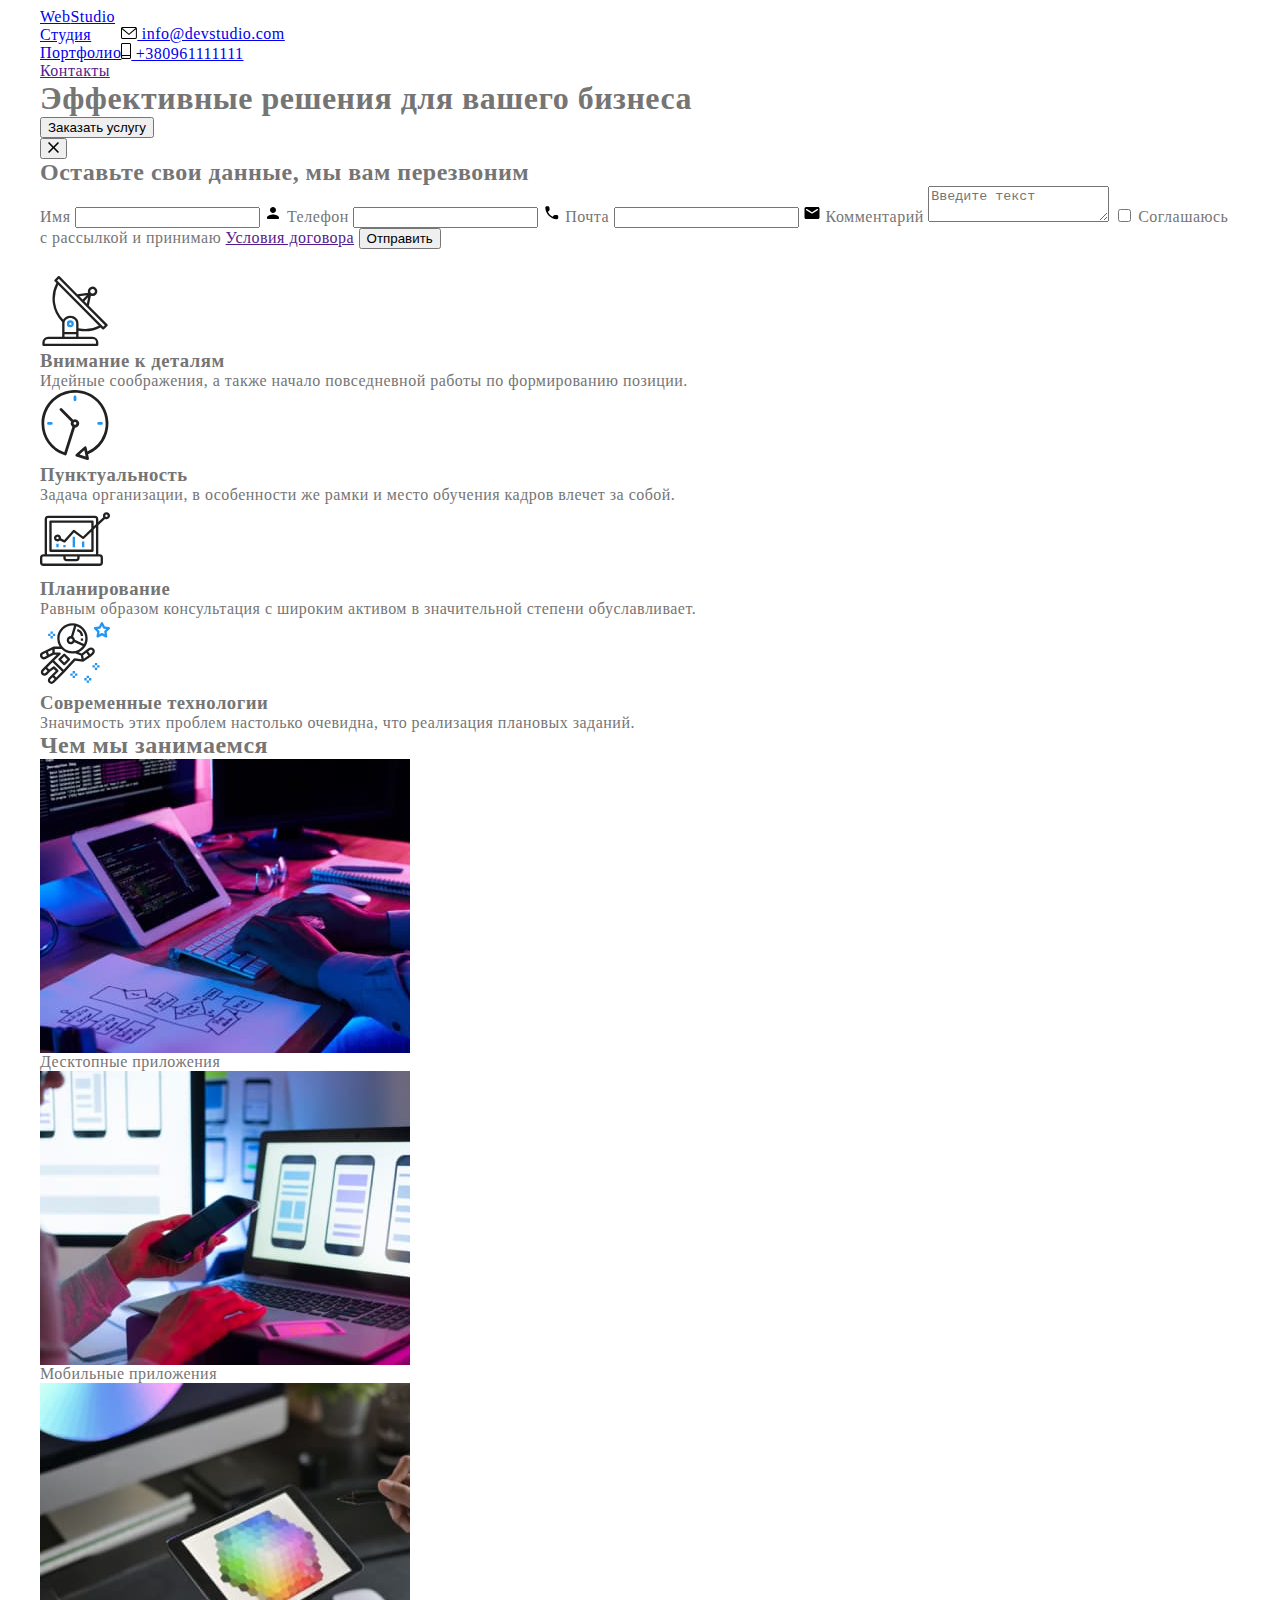
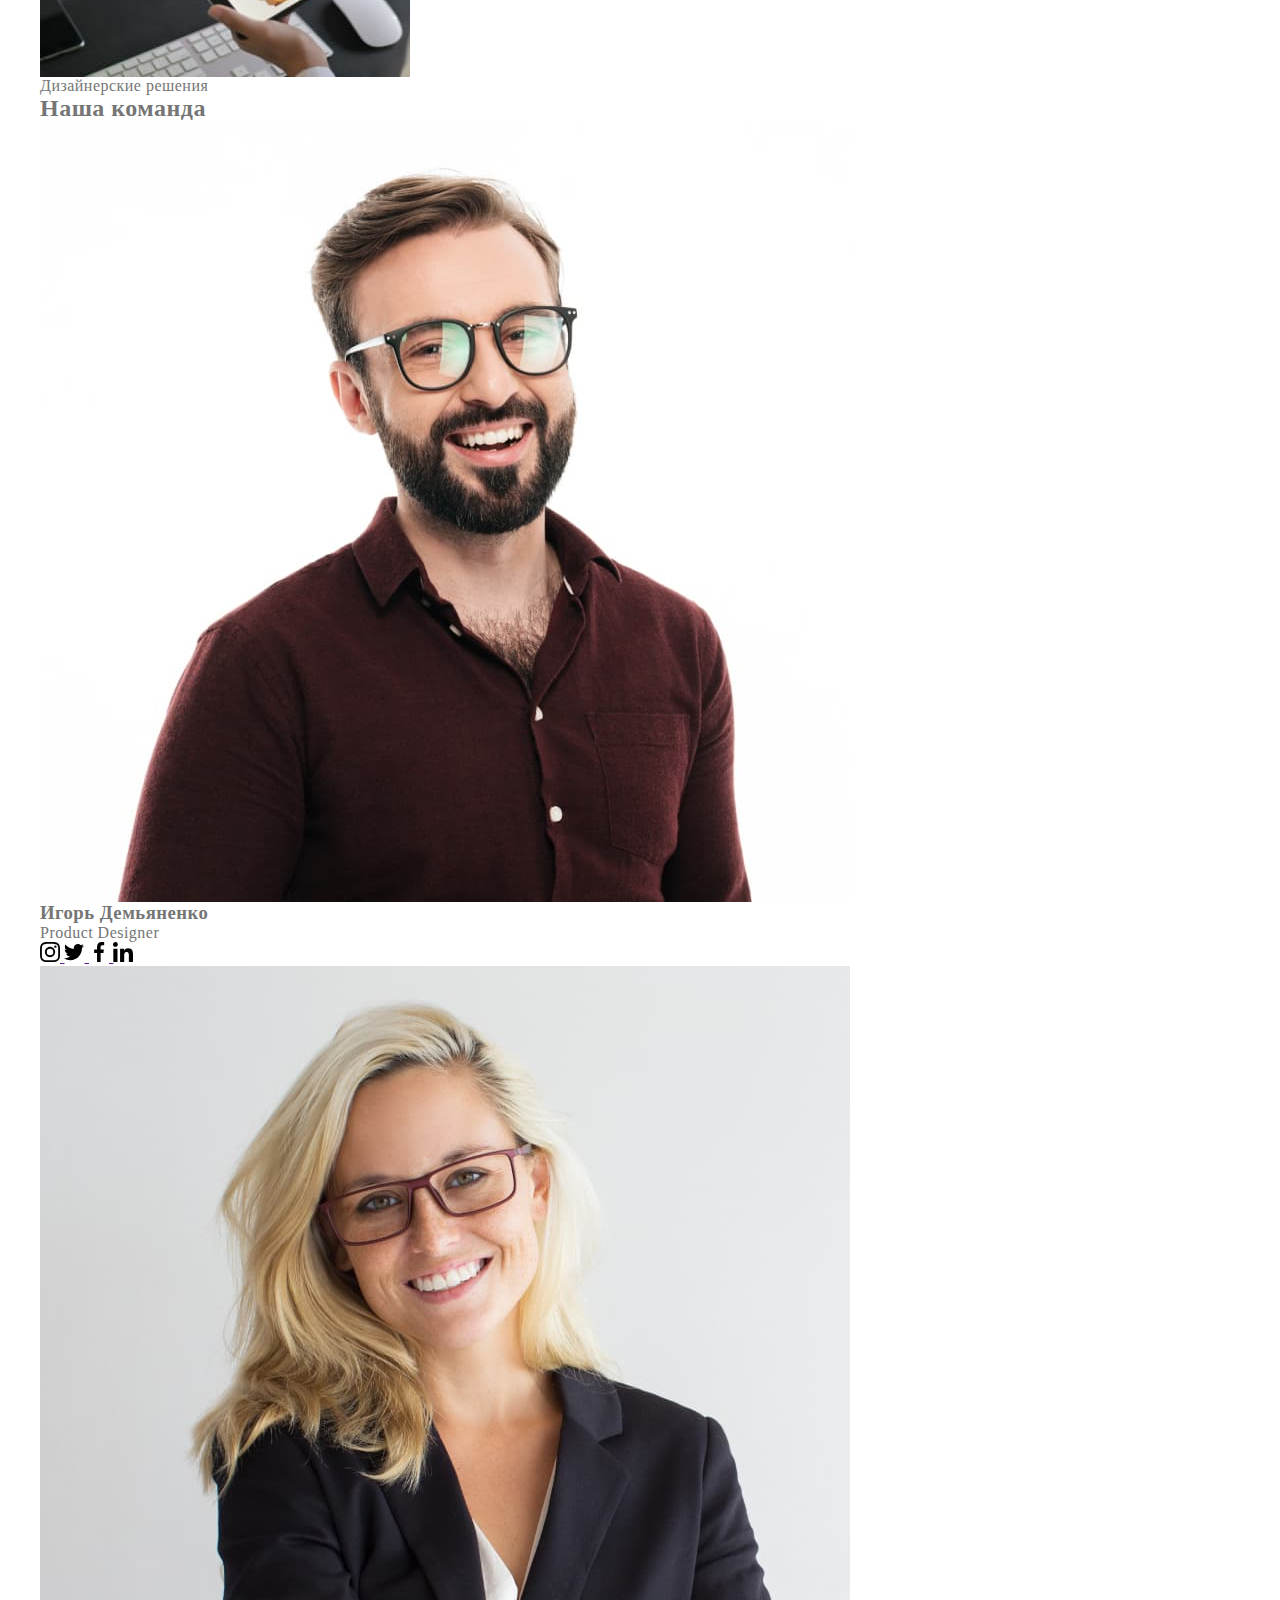
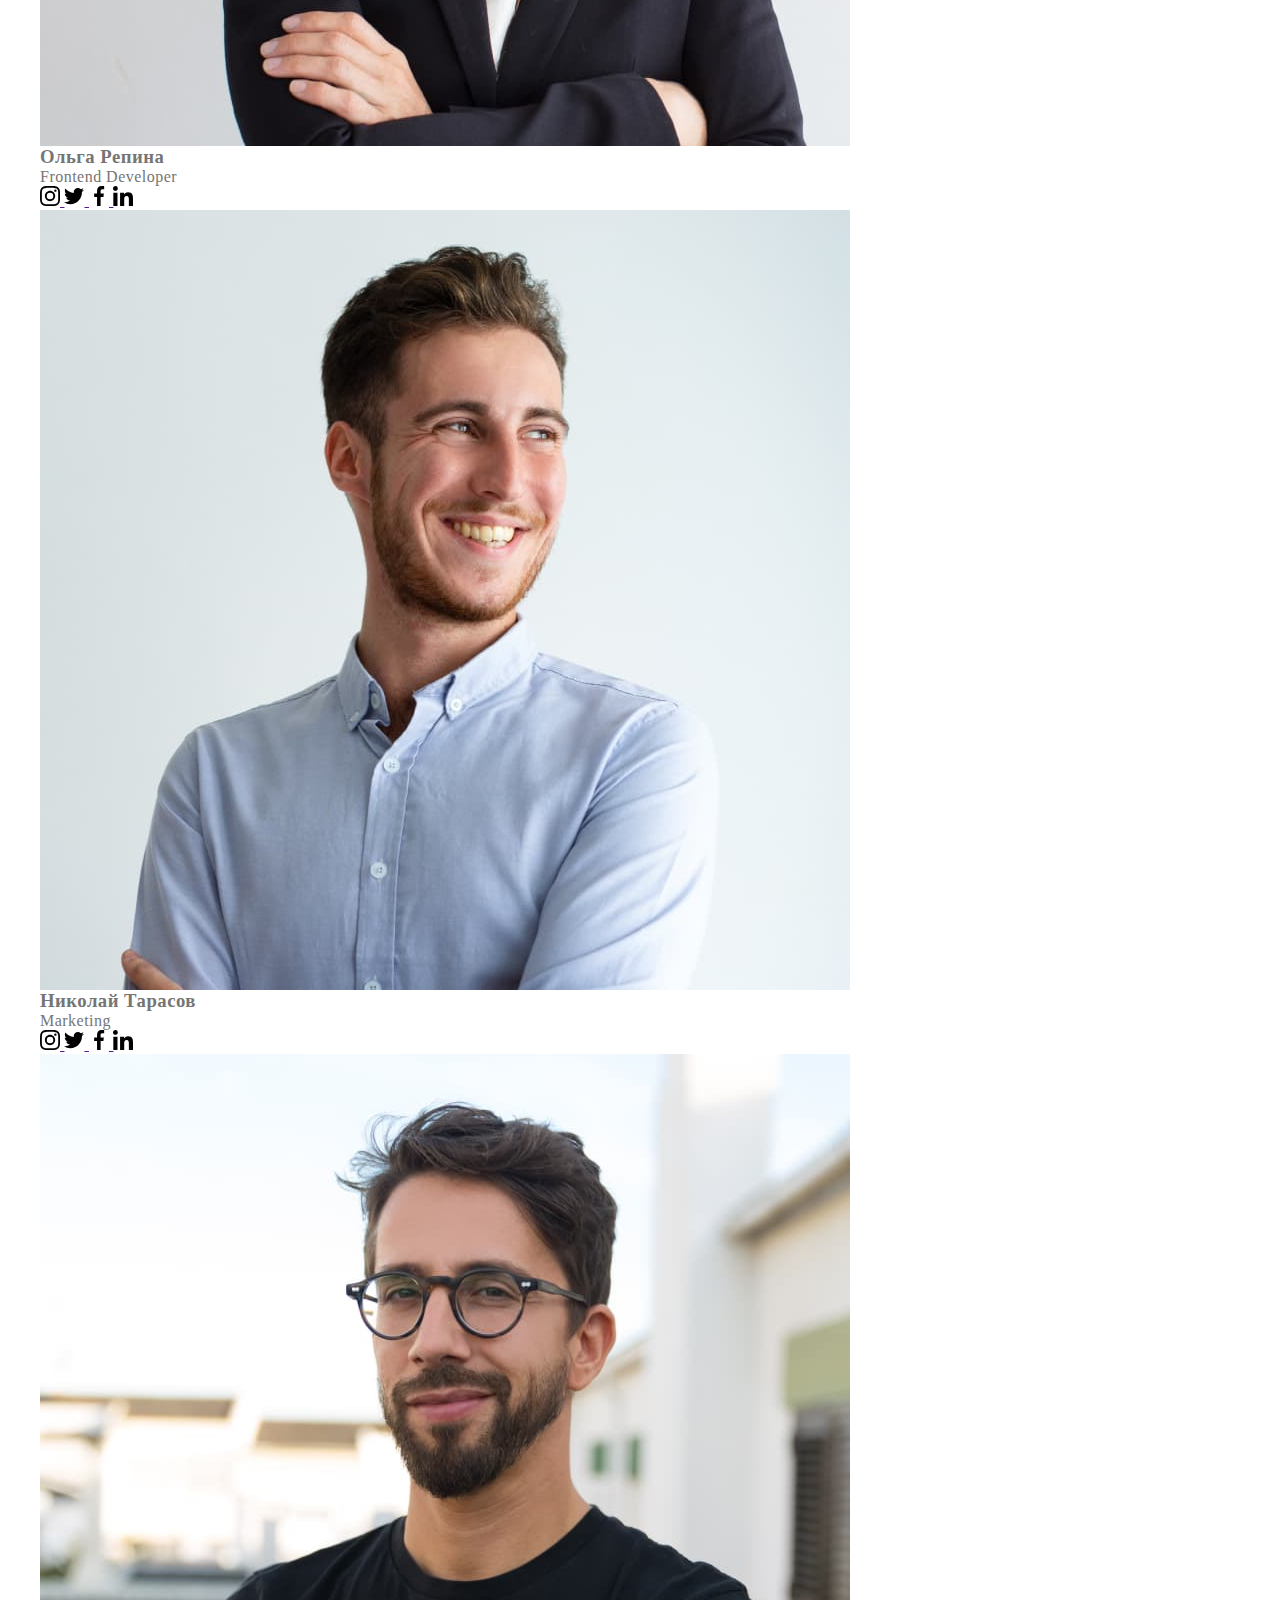
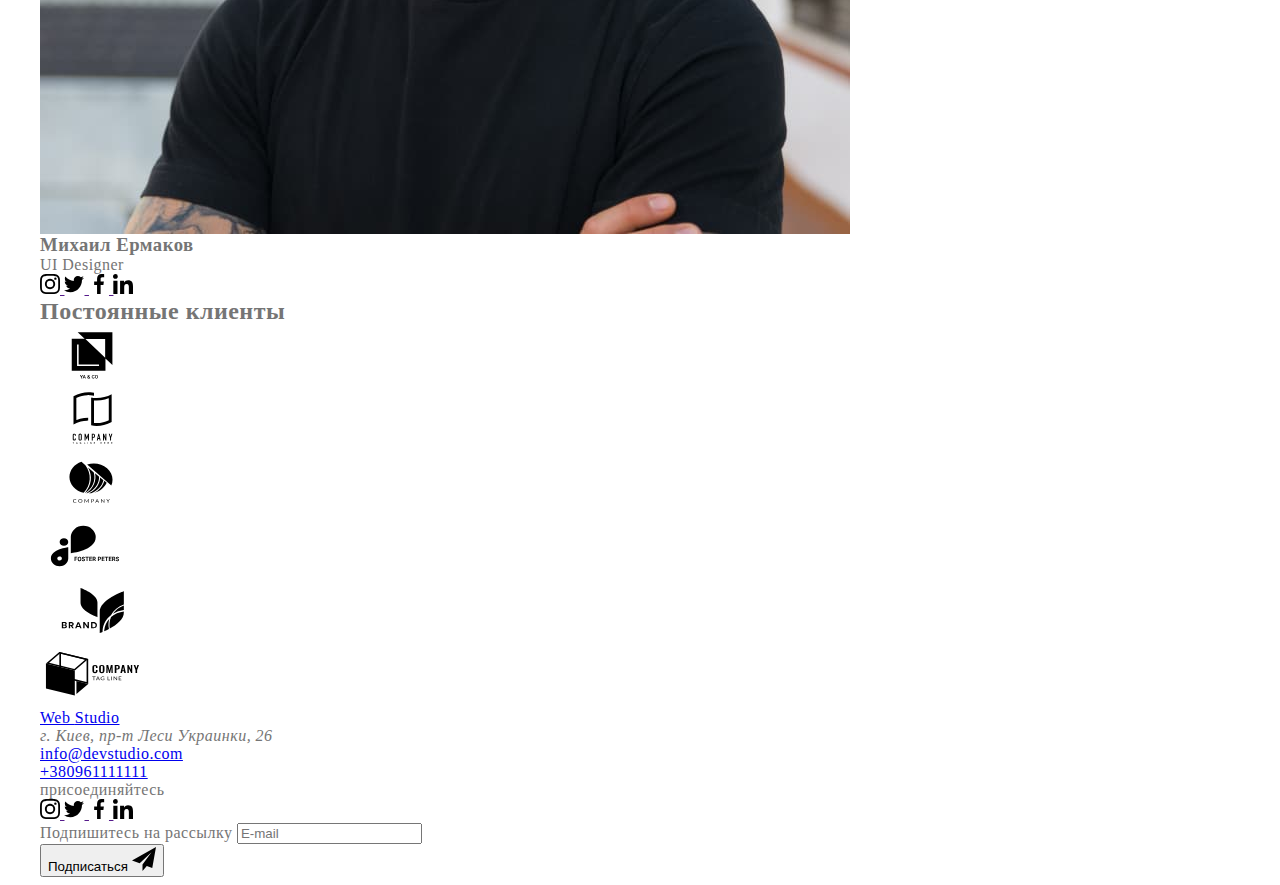
==== commit f6096170: "add SASS files" ====
--- a/index.html
+++ b/index.html
@@ -18,7 +18,7 @@
       crossorigin="anonymous"
       referrerpolicy="no-referrer"
     />
-    <link rel="stylesheet" href="./css/style.css" />
+    <link rel="stylesheet" href="./css/main.min.css" />
   </head>
   <body>
     <header class="page-header">
@@ -36,8 +36,9 @@
                 <a
                   class="site-nav__link site-nav__link--style"
                   href="./index.html"
-                  >Студия</a
                 >
+                  Студия
+                </a>
               </li>
 
               <li class="site-nav__list">
--- a/css/main.min.css
+++ b/css/main.min.css
@@ -0,0 +1 @@
+body{color:#757575;font-family:Roboto sans-serif;letter-spacing:.03em;background-color:#fff}h1,h2,h3,h4,h5,h6,ul,p{margin:0;padding:0;list-style:none}.container{width:1200px;margin-left:auto;margin-right:auto;padding-left:15px;padding-right:15px}img{max-width:100%;height:auto;display:block}.hidden{visibility:hidden}.container-flex{display:flex;align-items:center}/*# sourceMappingURL=main.min.css.map */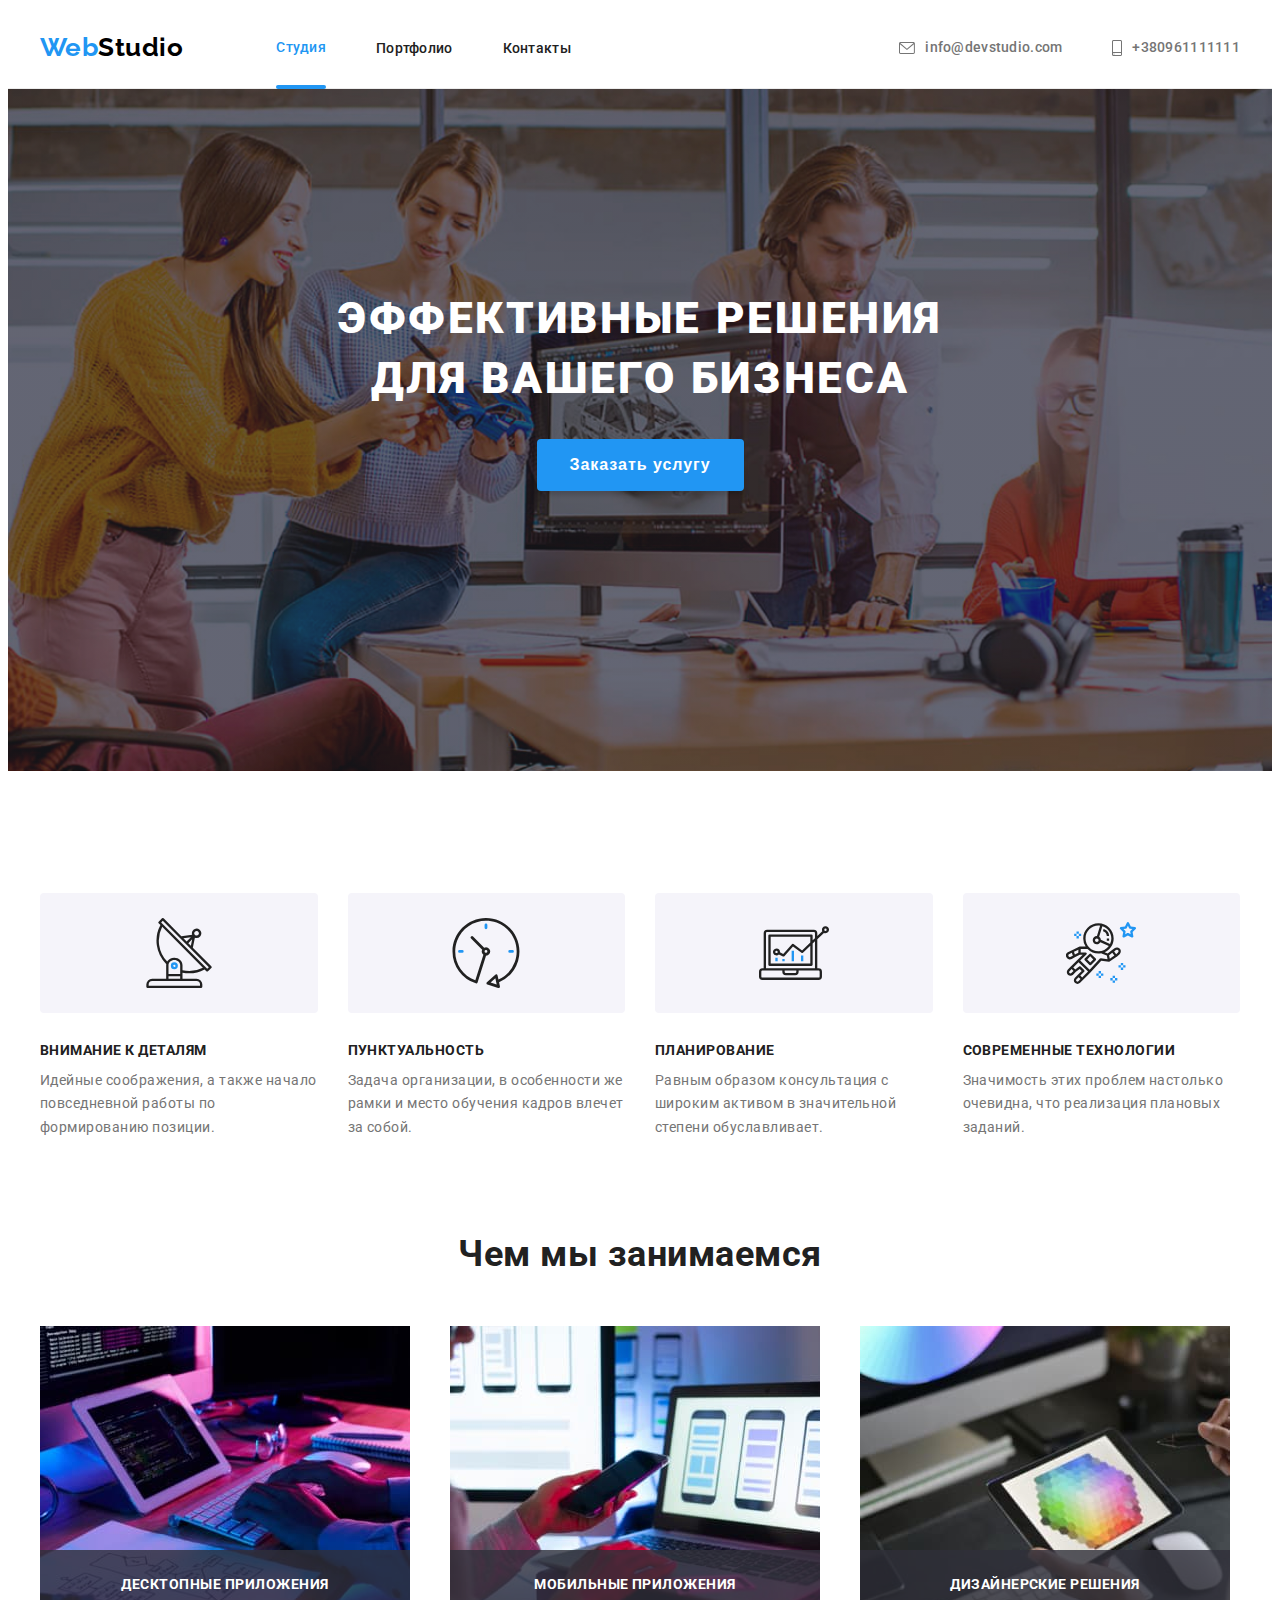
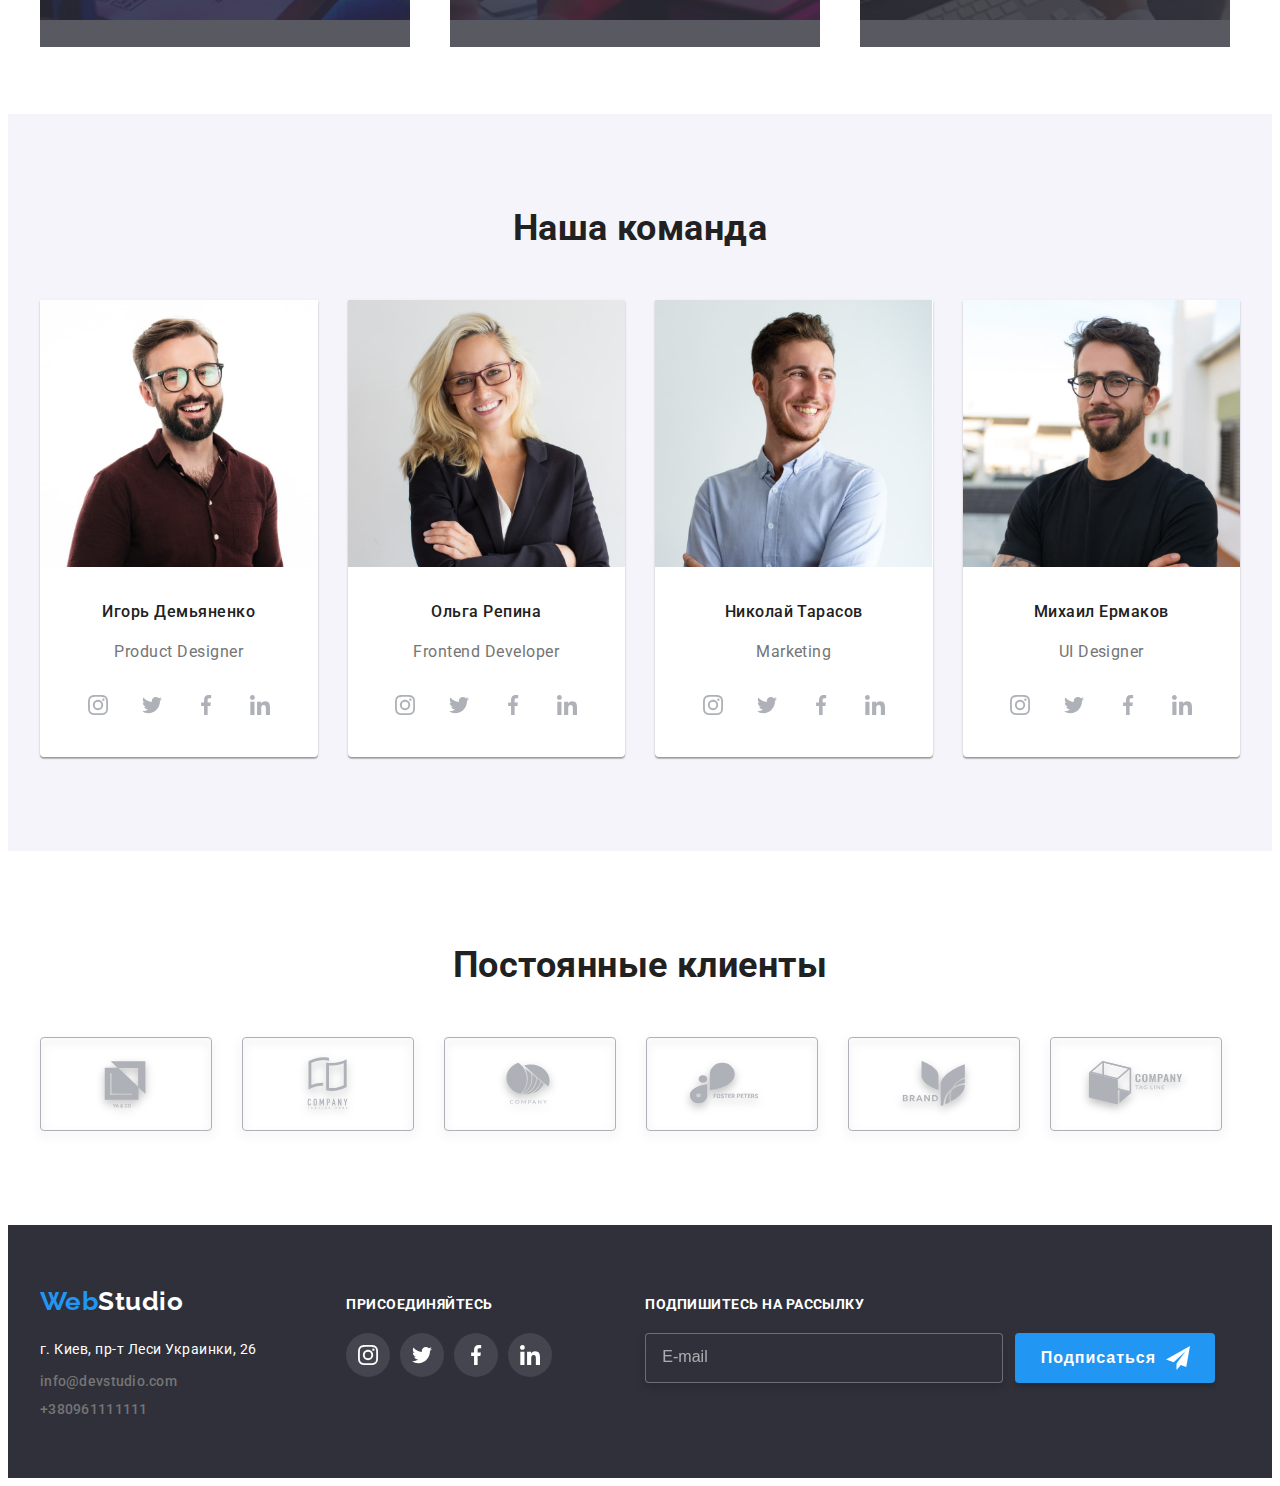
==== commit 1704fc44: "add SASS files" ====
--- a/index.html
+++ b/index.html
@@ -440,7 +440,7 @@
       <div class="container footer-container">
         <div class="footer-contacts">
           <a class="logo" href="./index.html" lang="en">
-            <span class="logo__name--style">Web </span>
+            <span class="logo__name--style">Web</span>
             <span class="logo__style-footer">Studio</span>
           </a>
           <address class="footer-contacts__address">
--- a/css/main.min.css
+++ b/css/main.min.css
@@ -1 +1,2 @@
-body{color:#757575;font-family:Roboto sans-serif;letter-spacing:.03em;background-color:#fff}h1,h2,h3,h4,h5,h6,ul,p{margin:0;padding:0;list-style:none}.container{width:1200px;margin-left:auto;margin-right:auto;padding-left:15px;padding-right:15px}img{max-width:100%;height:auto;display:block}.hidden{visibility:hidden}.container-flex{display:flex;align-items:center}/*# sourceMappingURL=main.min.css.map */+body{color:var(--primery-text-color);font-family:Roboto, sans-serif;letter-spacing:0.03em;background-color:var(--accent-color)}.section{padding-top:94px;padding-bottom:94px}.section__title{font-weight:700;font-size:36px;line-height:1.16;text-align:center;color:var(--title-text-color);margin-bottom:var(--section-gap)}h1,h2,h3,h4,h5,h6,ul,p{margin:0;padding:0;list-style:none}img{max-width:100%;height:auto;display:block}:root{--primery-text-color: #757575;--title-text-color: #212121;--accent-color: #fff;--style-color: #2196f3;--gap: 30px;--section-gap: 50px;--social-links-color: #afb1b8}.container{width:1200px;margin-left:auto;margin-right:auto;padding-left:15px;padding-right:15px}.footer-container{display:-webkit-box;display:-ms-flexbox;display:flex}.container-flex{display:-webkit-box;display:-ms-flexbox;display:flex;-webkit-box-align:center;-ms-flex-align:center;align-items:center}.hidden{visibility:hidden}.page-header{border-bottom:1px solid #ececec}.navigation{display:-webkit-box;display:-ms-flexbox;display:flex;-webkit-box-align:center;-ms-flex-align:center;align-items:center}.site-nav{display:-webkit-box;display:-ms-flexbox;display:flex;-webkit-box-align:center;-ms-flex-align:center;align-items:center}.site-nav__list+.site-nav__list{margin-left:var(--section-gap)}.site-nav__link{font-weight:500;font-size:14px;line-height:1.14;letter-spacing:0.02em;text-decoration:none;padding-top:32px;padding-bottom:32px;color:var(--title-text-color);-webkit-transition:color 250ms cubic-bezier(0.4, 0, 0.2, 1);transition:color 250ms cubic-bezier(0.4, 0, 0.2, 1)}.site-nav__link:hover,.site-nav__link:focus{color:var(--style-color)}.site-nav__link--style{color:var(--style-color);position:relative;display:-webkit-box;display:-ms-flexbox;display:flex}.site-nav__link--style::after{content:'';width:100%;height:4px;position:absolute;bottom:-1px;background-color:var(--style-color);border-radius:2px}.contacts{display:-webkit-box;display:-ms-flexbox;display:flex;margin-left:auto;-webkit-box-align:center;-ms-flex-align:center;align-items:center}.contacts__list+.contacts__list{margin-left:var(--section-gap)}.contacts__link{text-decoration:none;font-weight:500;font-size:14px;line-height:1.14;letter-spacing:0.02em;padding-top:32px;padding-bottom:32px;color:inherit;-webkit-transition:color 250ms cubic-bezier(0.4, 0, 0.2, 1);transition:color 250ms cubic-bezier(0.4, 0, 0.2, 1)}.contacts__link:hover,.contacts__link:focus{color:var(--style-color)}.contacts__link{display:-webkit-box;display:-ms-flexbox;display:flex;-webkit-box-align:center;-ms-flex-align:center;align-items:center}.contacts__icon{margin-right:10px;fill:currentColor}.footer-contacts{padding-top:60px;padding-bottom:60px}.footer-contacts__address{margin-bottom:9px;margin-top:20px;color:var(--accent-color);font-style:normal;font-size:14px;line-height:1.71}.footer-contacts__item+.footer-contacts__item{margin-top:9px}.footer-contacts__link{text-decoration:none;font-weight:500;font-size:14px;line-height:1.14;letter-spacing:0.02em;color:inherit;-webkit-transition:color 250ms cubic-bezier(0.4, 0, 0.2, 1);transition:color 250ms cubic-bezier(0.4, 0, 0.2, 1)}.footer-contacts__link:hover,.footer-contacts__link:focus{color:var(--style-color)}.hero{background-color:#2f303a;text-align:center;padding-top:200px;padding-bottom:280px;max-width:1600px;margin-left:auto;margin-right:auto;background-image:-webkit-gradient(linear, left top, right top, from(rgba(47,48,58,0.4)), to(rgba(47,48,58,0.4))),url(../images/img.jpg);background-image:linear-gradient(to right, rgba(47,48,58,0.4), rgba(47,48,58,0.4)),url(../images/img.jpg);background-repeat:no-repeat;background-size:cover;background-position:center}.hero__title{font-weight:900;font-size:44px;line-height:1.36;letter-spacing:0.06em;text-transform:uppercase;color:var(--accent-color);max-width:696px;margin-bottom:var(--gap);margin-left:auto;margin-right:auto}.features__list{display:-webkit-box;display:-ms-flexbox;display:flex;-ms-flex-wrap:wrap;flex-wrap:wrap;margin-left:calc(-1 * var(--gap));margin-top:calc(-1 * var(--gap))}.features__item{-ms-flex-preferred-size:calc(100% / 4 - var(--gap));flex-basis:calc(100% / 4 - var(--gap));margin-left:var(--gap);margin-top:var(--gap)}.features__background-icon{display:-webkit-box;display:-ms-flexbox;display:flex;background:#f5f4fa;border-radius:4px;-webkit-box-align:center;-ms-flex-align:center;align-items:center;margin-bottom:var(--gap);height:120px}.features__icon{margin-left:auto;margin-right:auto}.features__subtitle{font-weight:700;font-size:14px;line-height:1.14;text-transform:uppercase;color:var(--title-text-color);margin-bottom:10px}.features__text{font-size:14px;line-height:1.71}.section--gap{padding-top:0}.images__list{display:-webkit-box;display:-ms-flexbox;display:flex;margin-left:calc(-1 * var(--gap));margin-top:calc(-1 * var(--gap))}.images__item{position:relative}.images__item{-ms-flex-preferred-size:calc(100% / 3 - 30px);flex-basis:calc(100% / 3 - 30px);margin-left:var(--gap);margin-top:var(--gap)}.images__description{position:absolute;top:224px;min-width:370px;min-height:70px;background:rgba(47,48,58,0.8);font-weight:700;font-size:14px;line-height:1.14;text-align:center;text-transform:uppercase;color:#ffffff;padding-top:27px}.section--color{background-color:#f5f4fa}.team__list{display:-webkit-box;display:-ms-flexbox;display:flex;-ms-flex-wrap:wrap;flex-wrap:wrap;margin-left:calc(-1 * var(--gap));margin-top:calc(-1 * var(--gap))}.team__member{-ms-flex-preferred-size:calc(100% / 4 - 30px);flex-basis:calc(100% / 4 - 30px);margin-left:var(--gap);margin-top:var(--gap);background-color:var(--accent-color);-webkit-box-shadow:0px 1px 3px rgba(0,0,0,0.12),0px 1px 1px rgba(0,0,0,0.14),0px 2px 1px rgba(0,0,0,0.2);box-shadow:0px 1px 3px rgba(0,0,0,0.12),0px 1px 1px rgba(0,0,0,0.14),0px 2px 1px rgba(0,0,0,0.2);border-radius:0px 0px 4px 4px}.team__member-description{padding-top:30px;padding-bottom:30px}.team__member-name{font-weight:500;font-size:16px;line-height:1.87;text-align:center;color:var(--title-text-color);margin-bottom:10px}.team__member-direction{font-size:16px;line-height:1.87;text-align:center;margin-bottom:16px}.team__img-container{display:-webkit-box;display:-ms-flexbox;display:flex;-webkit-box-pack:center;-ms-flex-pack:center;justify-content:center}.clients__list{display:-webkit-box;display:-ms-flexbox;display:flex}.clients__item+.clients__item{margin-left:var(--gap)}.clients__link{display:-webkit-box;display:-ms-flexbox;display:flex;-webkit-box-pack:center;-ms-flex-pack:center;justify-content:center;-webkit-box-align:center;-ms-flex-align:center;align-items:center;width:170px;height:92px;border:1px solid #afb1b8;-webkit-filter:drop-shadow(0px 4px 4px rgba(0,0,0,0.25));filter:drop-shadow(0px 4px 4px rgba(0,0,0,0.25));border-radius:4px;fill:var(--social-links-color);-webkit-transition:fill 250ms cubic-bezier(0.4, 0, 0.2, 1),border-color 250ms cubic-bezier(0.4, 0, 0.2, 1);transition:fill 250ms cubic-bezier(0.4, 0, 0.2, 1),border-color 250ms cubic-bezier(0.4, 0, 0.2, 1)}.clients__link:hover,.clients__link:focus{fill:var(--style-color);border-color:var(--style-color)}.footer{background-color:#2f303a}.product__list{display:-webkit-box;display:-ms-flexbox;display:flex;-ms-flex-wrap:wrap;flex-wrap:wrap;margin-left:calc(-1 * var(--gap));margin-top:calc(-1 * var(--gap))}.product__item{-ms-flex-preferred-size:calc(100% / 3 - var(--gap));flex-basis:calc(100% / 3 - var(--gap));margin-left:var(--gap);margin-top:var(--gap);-webkit-transition:-webkit-box-shadow 250ms cubic-bezier(0.4, 0, 0.2, 1);transition:-webkit-box-shadow 250ms cubic-bezier(0.4, 0, 0.2, 1);transition:box-shadow 250ms cubic-bezier(0.4, 0, 0.2, 1);transition:box-shadow 250ms cubic-bezier(0.4, 0, 0.2, 1), -webkit-box-shadow 250ms cubic-bezier(0.4, 0, 0.2, 1)}.product__item:hover,.product__item:focus{-webkit-box-shadow:0px 1px 1px rgba(0,0,0,0.12),0px 4px 4px rgba(0,0,0,0.06),1px 4px 6px rgba(0,0,0,0.16);box-shadow:0px 1px 1px rgba(0,0,0,0.12),0px 4px 4px rgba(0,0,0,0.06),1px 4px 6px rgba(0,0,0,0.16)}.product__link{color:inherit;text-decoration:none}.product__thumb{position:relative;overflow:hidden}.product__overlay{position:absolute;-webkit-transform:translateY(100%);transform:translateY(100%);top:0;left:0;width:100%;height:100%;background:rgba(33,150,243,0.9);-webkit-transition:-webkit-transform 250ms cubic-bezier(0.4, 0, 0.2, 1);transition:-webkit-transform 250ms cubic-bezier(0.4, 0, 0.2, 1);transition:transform 250ms cubic-bezier(0.4, 0, 0.2, 1);transition:transform 250ms cubic-bezier(0.4, 0, 0.2, 1), -webkit-transform 250ms cubic-bezier(0.4, 0, 0.2, 1)}.product__item:hover .product__overlay,.product__item:focus .product__overlay{opacity:1;-webkit-transform:translateY(0);transform:translateY(0)}.product__text{position:absolute;bottom:173px;top:63px;padding-left:24px;padding-right:24px;font-size:18px;line-height:1.55;color:var(--accent-color)}.product__content{padding:20px 24px;border-bottom:1px solid #eeeeee;border-left:1px solid #eeeeee;border-right:1px solid #eeeeee}.product__name{font-weight:700;font-size:18px;line-height:2;letter-spacing:0.06em;color:var(--title-text-color);margin-bottom:4px}.product__type{font-size:16px;line-height:1.87}.logo{font-family:Raleway, sans-serif;font-weight:700;font-size:26px;line-height:1.3;text-decoration:none;color:#000;margin-right:93px;display:-webkit-box;display:-ms-flexbox;display:flex}.logo__name--style{color:var(--style-color)}.logo__style-footer{color:var(--accent-color)}.backdrop{position:fixed;top:0;left:0;width:100%;height:100%;z-index:10;opacity:1;background:rgba(0,0,0,0.2);-webkit-transition:opacity 250ms cubic-bezier(0.4, 0, 0.2, 1),visibility 250ms cubic-bezier(0.4, 0, 0.2, 1);transition:opacity 250ms cubic-bezier(0.4, 0, 0.2, 1),visibility 250ms cubic-bezier(0.4, 0, 0.2, 1)}.is-hidden{opacity:0;pointer-events:none;visibility:hidden}.backdrop.is-hidden .modal{-webkit-transform:translate(-50%, -50%) scale(0.1);transform:translate(-50%, -50%) scale(0.1)}.modal{position:absolute;top:50%;left:50%;-webkit-transform:translate(-50%, -50%) scale(1);transform:translate(-50%, -50%) scale(1);min-width:528px;min-height:581px;background:var(--accent-color);-webkit-box-shadow:0px 1px 3px rgba(0,0,0,0.12),0px 1px 1px rgba(0,0,0,0.14),0px 2px 1px rgba(0,0,0,0.2);box-shadow:0px 1px 3px rgba(0,0,0,0.12),0px 1px 1px rgba(0,0,0,0.14),0px 2px 1px rgba(0,0,0,0.2);border-radius:4px;-webkit-transition:-webkit-transform 250ms cubic-bezier(0.4, 0, 0.2, 1);transition:-webkit-transform 250ms cubic-bezier(0.4, 0, 0.2, 1);transition:transform 250ms cubic-bezier(0.4, 0, 0.2, 1);transition:transform 250ms cubic-bezier(0.4, 0, 0.2, 1), -webkit-transform 250ms cubic-bezier(0.4, 0, 0.2, 1)}.modal__title{margin-top:40px;margin-bottom:12px;font-weight:700;font-size:20px;line-height:1.15;color:var(--title-text-color)}.modal-form{margin-left:auto;margin-right:auto;width:448px}.modal-form__label{position:relative;display:-webkit-box;display:-ms-flexbox;display:flex;-webkit-box-orient:vertical;-webkit-box-direction:normal;-ms-flex-direction:column;flex-direction:column}.modal-form__label+.modal-form__label{margin-top:10px}.modal-form__label:focus-within{fill:var(--style-color)}.modal-form__text{margin-bottom:4px;text-align:start;font-size:12px;line-height:1.16;letter-spacing:0.01em;color:var(--primery-text-color)}.modal-form__input{width:448px;height:40px;padding-left:42px;border:1px solid rgba(33,33,33,0.2);border-radius:4px;outline:none;cursor:pointer;-webkit-transition:border-color 250ms cubic-bezier(0.4, 0, 0.2, 1);transition:border-color 250ms cubic-bezier(0.4, 0, 0.2, 1)}.modal-form__label:hover .modal-form__input,.modal-form__label:focus .modal-form__input{border-color:var(--style-color)}.modal-form__input:focus-within{border-color:var(--style-color)}.modal-form__icon{position:absolute;bottom:11px;left:12px;cursor:pointer;-webkit-transition:fill 250ms cubic-bezier(0.4, 0, 0.2, 1);transition:fill 250ms cubic-bezier(0.4, 0, 0.2, 1)}.modal-form__label:hover .modal-form__icon{fill:var(--style-color)}.modal-form__comment{margin-bottom:4px;width:448px;height:120px;padding:12px 16px;resize:none;border:1px solid rgba(33,33,33,0.2);-webkit-box-sizing:border-box;box-sizing:border-box;border-radius:4px;outline:none;cursor:pointer;-webkit-transition:border-color 250ms cubic-bezier(0.4, 0, 0.2, 1);transition:border-color 250ms cubic-bezier(0.4, 0, 0.2, 1)}.modal-form__comment::-webkit-input-placeholder{font-size:14px;line-height:1.14;letter-spacing:0.01em;color:rgba(117,117,117,0.5)}.modal-form__comment:-ms-input-placeholder{font-size:14px;line-height:1.14;letter-spacing:0.01em;color:rgba(117,117,117,0.5)}.modal-form__comment::-ms-input-placeholder{font-size:14px;line-height:1.14;letter-spacing:0.01em;color:rgba(117,117,117,0.5)}.modal-form__comment::placeholder{font-size:14px;line-height:1.14;letter-spacing:0.01em;color:rgba(117,117,117,0.5)}.modal-form__comment:hover,.modal-form__comment:focus,.modal-form__comment:focus-within{border-color:var(--style-color)}.modal-form__policy{position:relative;display:-webkit-box;display:-ms-flexbox;display:flex;margin-top:20px;margin-bottom:var(--gap);-webkit-box-align:center;-ms-flex-align:center;align-items:center;-webkit-box-pack:center;-ms-flex-pack:center;justify-content:center;cursor:pointer}.modal-form__checkbox{position:absolute;width:1px;height:1px;margin:-1px;border:0;padding:0;clip:rect(0 0 0 0);overflow:hidden}.modal-form__icon-check{width:16px;height:15px;border:2px solid #212121;border-radius:4px}.modal-form__checkbox:checked+.modal-form__icon-check{border-color:var(--style-color);background-color:var(--style-color);background-image:url("../images/check.svg");background-size:contain;background-origin:border-box}.modal-form__term{font-size:14px;line-height:1.71;letter-spacing:0.03em;color:var(--primery-text-color);margin-left:7px}.modal-form__link-term{color:var(--style-color);font-size:14px;line-height:1.71;letter-spacing:0.03em}.form-footer{display:-webkit-box;display:-ms-flexbox;display:flex;margin-left:93px;padding-top:72px;padding-bottom:94px;font-weight:700;font-size:14px;line-height:1.14;text-transform:uppercase;color:var(--accent-color)}.form-footer__direction{display:-webkit-box;display:-ms-flexbox;display:flex;-webkit-box-orient:vertical;-webkit-box-direction:normal;-ms-flex-direction:column;flex-direction:column}.form-footer__label{margin-bottom:20px}.form-footer__input{width:358px;height:50px;background:#2f303a;color:rgba(255,255,255,0.6);padding:15px 295px 15px 16px;border:1px solid rgba(255,255,255,0.3);-webkit-box-sizing:border-box;box-sizing:border-box;-webkit-filter:drop-shadow(0px 4px 4px rgba(0,0,0,0.15));filter:drop-shadow(0px 4px 4px rgba(0,0,0,0.15));border-radius:4px}.form-footer__input::-webkit-input-placeholder{font-size:16px;line-height:1.25;color:rgba(255,255,255,0.6)}.form-footer__input:-ms-input-placeholder{font-size:16px;line-height:1.25;color:rgba(255,255,255,0.6)}.form-footer__input::-ms-input-placeholder{font-size:16px;line-height:1.25;color:rgba(255,255,255,0.6)}.form-footer__input::placeholder{font-size:16px;line-height:1.25;color:rgba(255,255,255,0.6)}.form-footer__btn{display:-webkit-box;display:-ms-flexbox;display:flex;-webkit-box-align:center;-ms-flex-align:center;align-items:center;-webkit-box-pack:center;-ms-flex-pack:center;justify-content:center;margin-left:12px;margin-top:36px;height:50px;width:200px;background:var(--style-color);-webkit-box-shadow:0px 4px 4px rgba(0,0,0,0.15);box-shadow:0px 4px 4px rgba(0,0,0,0.15);border:1px solid transparent;border-radius:4px;cursor:pointer;font-weight:bold;font-size:16px;line-height:1.87;letter-spacing:0.06em;color:var(--accent-color)}.form-footer__icon-send{margin-left:10px;fill:currentColor}.hero__btn{cursor:pointer;font-weight:700;font-size:16px;line-height:1.87;-webkit-box-align:center;-ms-flex-align:center;align-items:center;letter-spacing:0.06em;-webkit-box-shadow:0px 4px 4px rgba(0,0,0,0.15);box-shadow:0px 4px 4px rgba(0,0,0,0.15);color:var(--accent-color);background-color:var(--style-color);padding:10px 32px;border:1px solid transparent;border-radius:4px;-webkit-transition:background-color 250ms cubic-bezier(0.4, 0, 0.2, 1);transition:background-color 250ms cubic-bezier(0.4, 0, 0.2, 1)}.hero__btn:hover,.hero__btn:focus{background-color:#188ce8}.modal__close-btn{position:absolute;top:8px;right:8px;width:30px;height:30px;border-radius:50%;background:#ffffff;border:1px solid rgba(0,0,0,0.1);cursor:pointer;-webkit-transition:fill 250ms cubic-bezier(0.4, 0, 0.2, 1);transition:fill 250ms cubic-bezier(0.4, 0, 0.2, 1)}.modal__close-btn:hover,.modal__close-btn:focus{fill:var(--style-color)}.modal-form__send-button{margin-right:auto;margin-left:auto;height:50px;width:200px;background:var(--style-color);-webkit-box-shadow:0px 4px 4px rgba(0,0,0,0.15);box-shadow:0px 4px 4px rgba(0,0,0,0.15);border:1px solid transparent;border-radius:4px;cursor:pointer;font-weight:700;font-size:16px;line-height:1.87;letter-spacing:0.06em;color:var(--accent-color);-webkit-transition:background 250ms cubic-bezier(0.4, 0, 0.2, 1);transition:background 250ms cubic-bezier(0.4, 0, 0.2, 1)}.modal-form__send-button:hover,.modal-form__send-button:focus{background:#188ce8}.button__list{display:-webkit-box;display:-ms-flexbox;display:flex;-webkit-box-pack:center;-ms-flex-pack:center;justify-content:center;margin-bottom:var(--section-gap)}.button__item+.button__item{margin-left:8px}.button__filter{color:var(--title-text-color);background-color:#f5f4fa;cursor:pointer;-webkit-transition:background-color 250ms cubic-bezier(0.4, 0, 0.2, 1),color 250ms cubic-bezier(0.4, 0, 0.2, 1),-webkit-box-shadow 250ms cubic-bezier(0.4, 0, 0.2, 1);transition:background-color 250ms cubic-bezier(0.4, 0, 0.2, 1),color 250ms cubic-bezier(0.4, 0, 0.2, 1),-webkit-box-shadow 250ms cubic-bezier(0.4, 0, 0.2, 1);transition:background-color 250ms cubic-bezier(0.4, 0, 0.2, 1),color 250ms cubic-bezier(0.4, 0, 0.2, 1),box-shadow 250ms cubic-bezier(0.4, 0, 0.2, 1);transition:background-color 250ms cubic-bezier(0.4, 0, 0.2, 1),color 250ms cubic-bezier(0.4, 0, 0.2, 1),box-shadow 250ms cubic-bezier(0.4, 0, 0.2, 1),-webkit-box-shadow 250ms cubic-bezier(0.4, 0, 0.2, 1)}.button-list__filter-button:focus,.button__filter:hover{color:var(--accent-color);background-color:var(--style-color);-webkit-box-shadow:0px 3px 1px rgba(0,0,0,0.1),0px 1px 2px rgba(0,0,0,0.08),0px 2px 2px rgba(0,0,0,0.12);box-shadow:0px 3px 1px rgba(0,0,0,0.1),0px 1px 2px rgba(0,0,0,0.08),0px 2px 2px rgba(0,0,0,0.12)}.button__filter{font-family:inherit;font-weight:500;font-size:16px;line-height:1.62;text-align:center;padding:6px 22px;border:1px solid transparent;border-radius:4px}.team__social-link{display:-webkit-box;display:-ms-flexbox;display:flex;border:none;border-radius:50%;height:44px;width:44px;-webkit-box-pack:center;-ms-flex-pack:center;justify-content:center;-webkit-box-align:center;-ms-flex-align:center;align-items:center;color:var(--social-links-color);-webkit-transition:background-color 250ms cubic-bezier(0.4, 0, 0.2, 1),color 250ms cubic-bezier(0.4, 0, 0.2, 1);transition:background-color 250ms cubic-bezier(0.4, 0, 0.2, 1),color 250ms cubic-bezier(0.4, 0, 0.2, 1)}.team__social-link:hover,.team__social-link:focus{color:var(--accent-color);background-color:var(--style-color)}.team__social-icon{fill:currentColor}.team__social-link+.team__social-link{margin-left:10px}.social-footer{margin-left:70px;padding-top:72px;padding-bottom:100px}.social-footer__text{font-weight:700;font-size:14px;line-height:1.14;text-transform:uppercase;color:var(--accent-color);margin-bottom:20px}.social-footer__flex{display:-webkit-box;display:-ms-flexbox;display:flex}.social-footer__link{display:-webkit-box;display:-ms-flexbox;display:flex;border:none;border-radius:50%;height:44px;width:44px;-webkit-box-pack:center;-ms-flex-pack:center;justify-content:center;-webkit-box-align:center;-ms-flex-align:center;align-items:center;color:var(--accent-color);background-color:rgba(255,255,255,0.1);-webkit-transition:background-color 250ms cubic-bezier(0.4, 0, 0.2, 1),color 250ms cubic-bezier(0.4, 0, 0.2, 1);transition:background-color 250ms cubic-bezier(0.4, 0, 0.2, 1),color 250ms cubic-bezier(0.4, 0, 0.2, 1)}.social-footer__link:hover,.social-footer__link:focus{color:var(--accent-color);background-color:var(--style-color)}.social-footer__icon{fill:currentColor}.social-footer__link+.social-footer__link{margin-left:10px}
+/*# sourceMappingURL=main.min.css.map */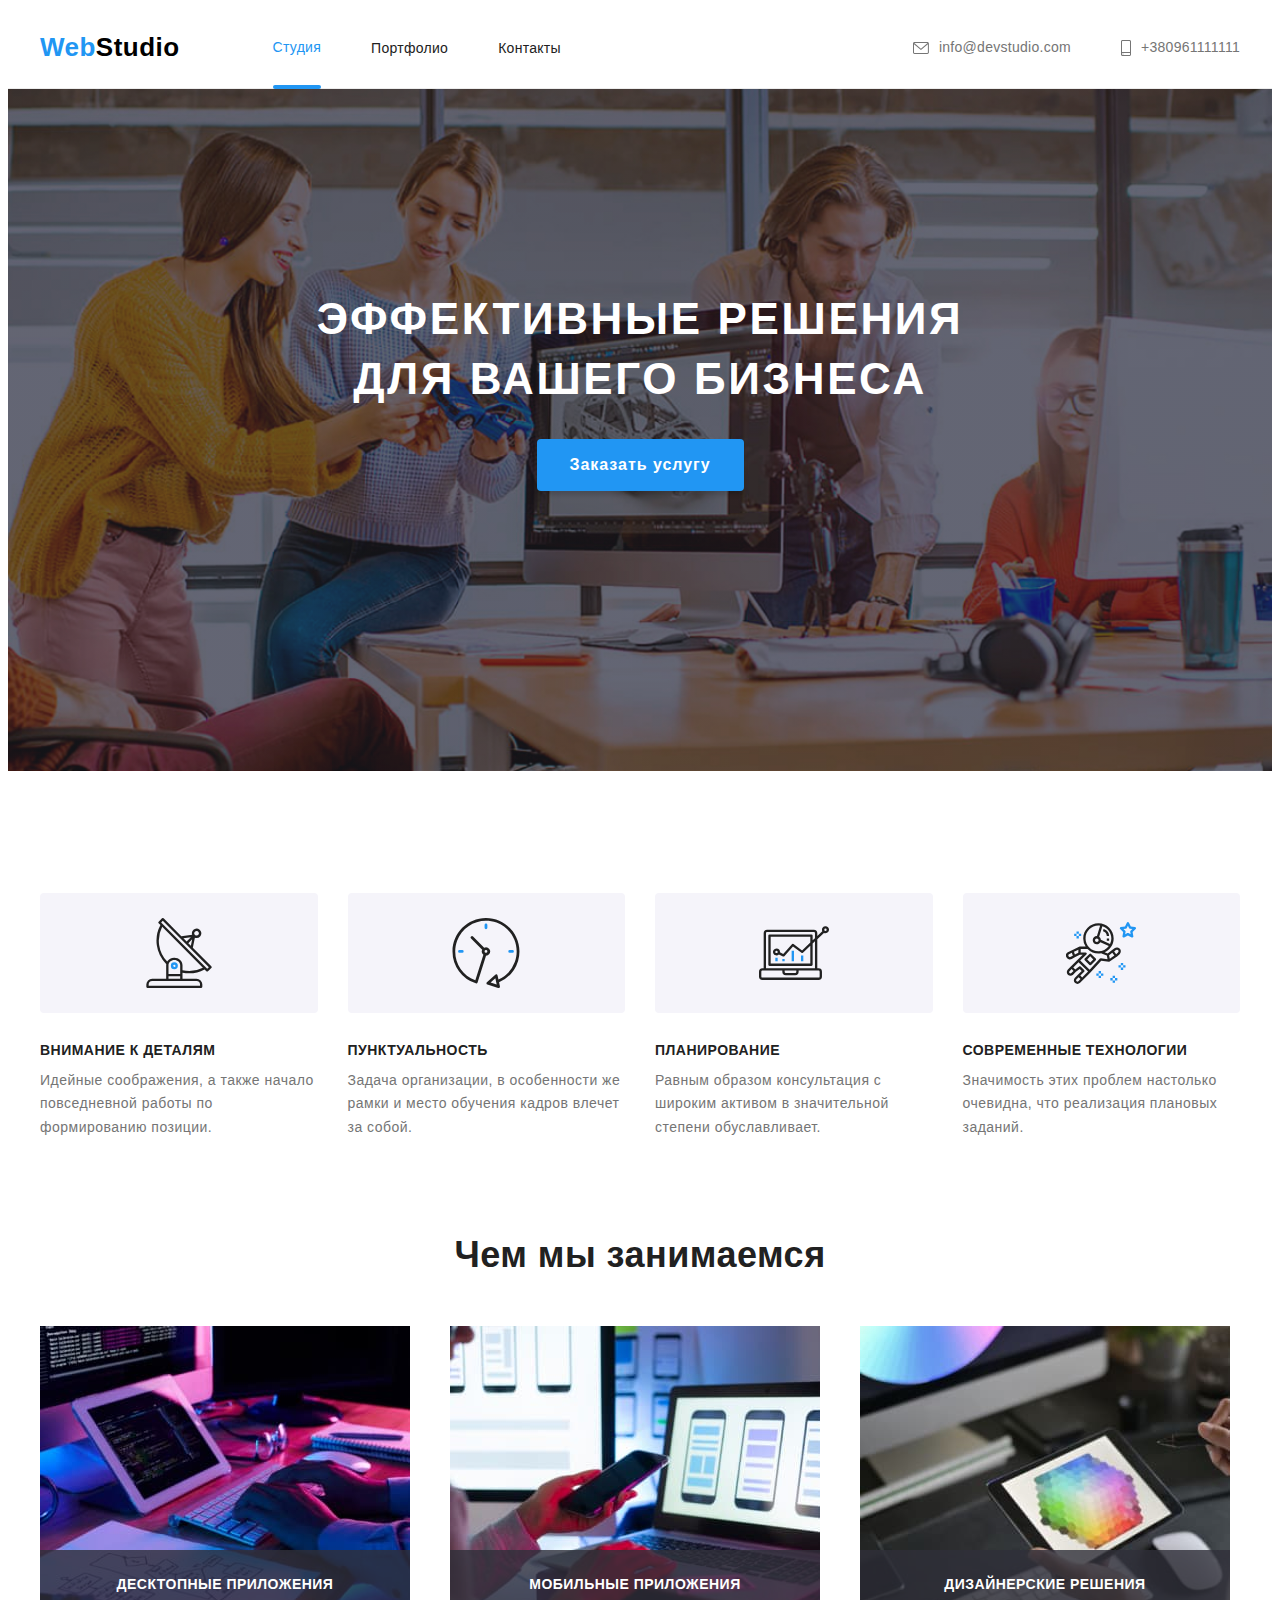
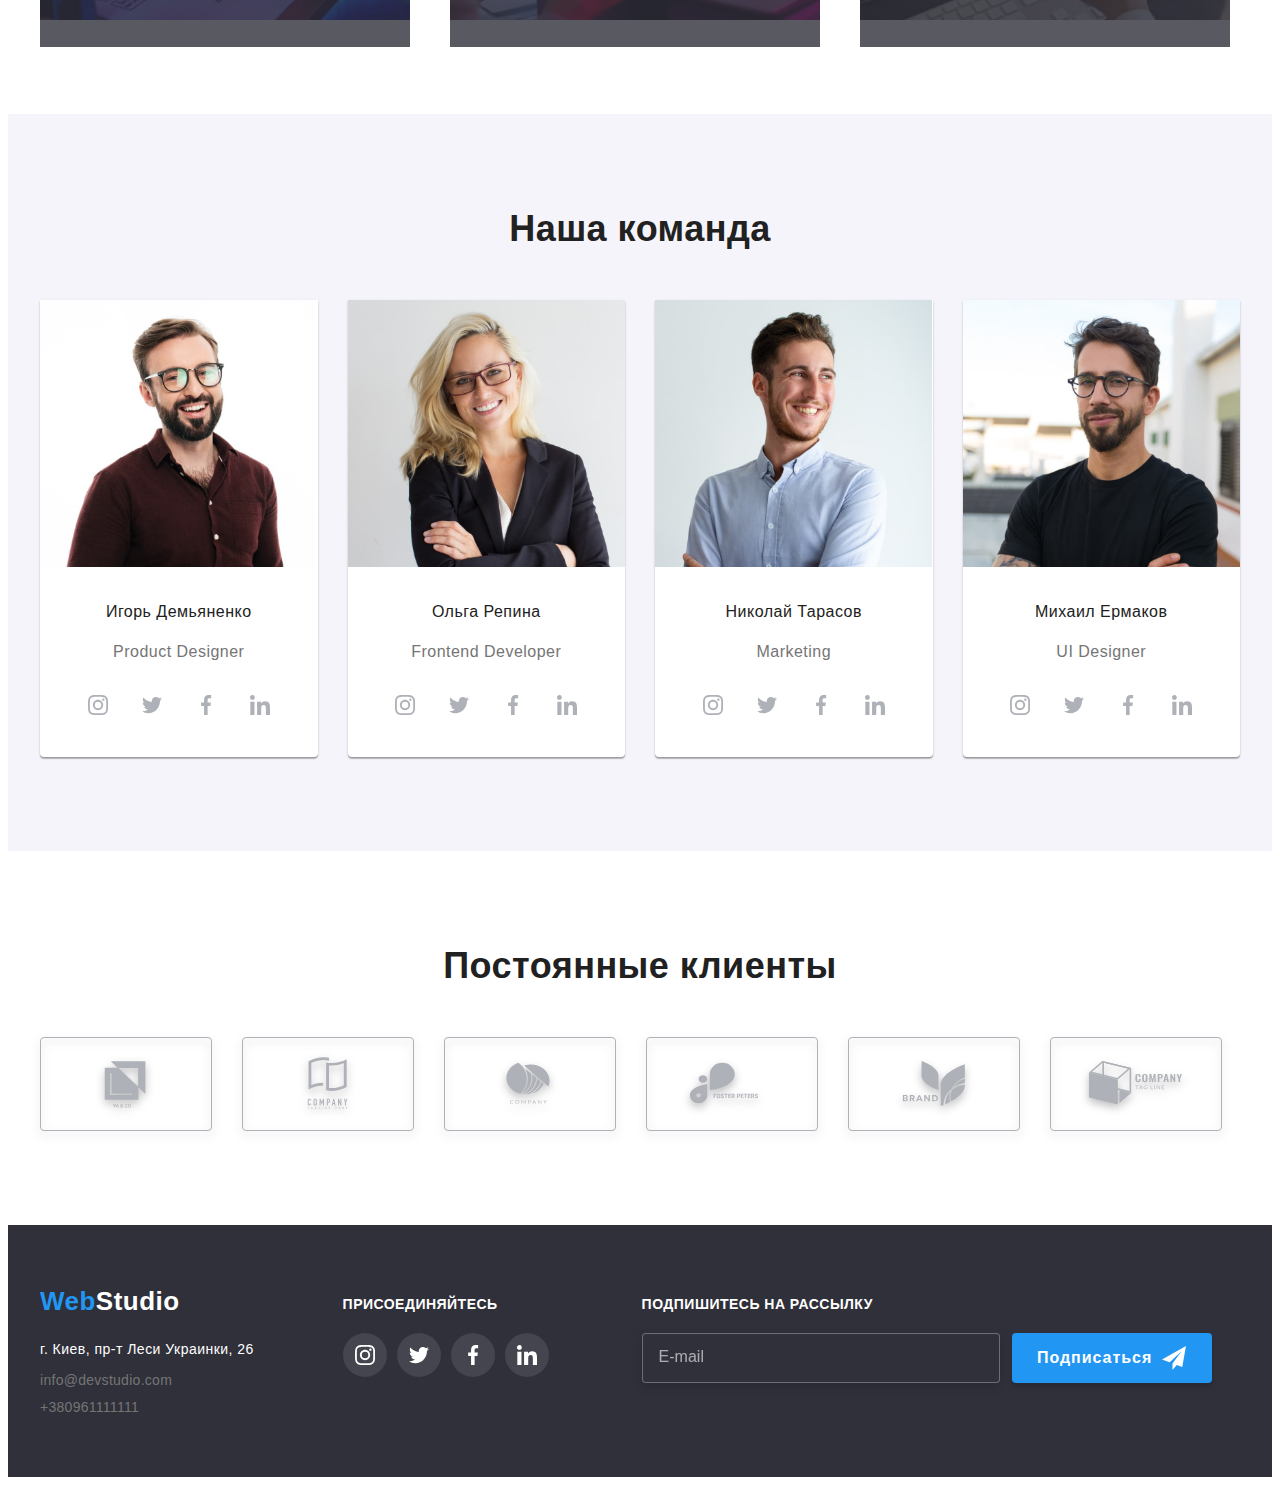
==== commit 36baaf40: "add fonts" ====
--- a/index.html
+++ b/index.html
@@ -5,12 +5,6 @@
     <meta http-equiv="X-UA-Compatible" content="IE=edge" />
     <meta name="viewport" content="width=device-width, initial-scale=1.0" />
     <title>WebStudio</title>
-    <link rel="preconnect" href="https://fonts.googleapis.com" />
-    <link rel="preconnect" href="https://fonts.gstatic.com" crossorigin />
-    <link
-      href="https://fonts.googleapis.com/css2?family=Raleway:wght@700&family=Roboto:wght@400;500;700;900&display=swap"
-      rel="stylesheet"
-    />
     <link
       rel="stylesheet"
       href="https://cdnjs.cloudflare.com/ajax/libs/modern-normalize/1.1.0/modern-normalize.min.css"
--- a/css/main.min.css
+++ b/css/main.min.css
@@ -1,2 +1,2 @@
-body{color:var(--primery-text-color);font-family:Roboto, sans-serif;letter-spacing:0.03em;background-color:var(--accent-color)}.section{padding-top:94px;padding-bottom:94px}.section__title{font-weight:700;font-size:36px;line-height:1.16;text-align:center;color:var(--title-text-color);margin-bottom:var(--section-gap)}h1,h2,h3,h4,h5,h6,ul,p{margin:0;padding:0;list-style:none}img{max-width:100%;height:auto;display:block}:root{--primery-text-color: #757575;--title-text-color: #212121;--accent-color: #fff;--style-color: #2196f3;--gap: 30px;--section-gap: 50px;--social-links-color: #afb1b8}.container{width:1200px;margin-left:auto;margin-right:auto;padding-left:15px;padding-right:15px}.footer-container{display:-webkit-box;display:-ms-flexbox;display:flex}.container-flex{display:-webkit-box;display:-ms-flexbox;display:flex;-webkit-box-align:center;-ms-flex-align:center;align-items:center}.hidden{visibility:hidden}.page-header{border-bottom:1px solid #ececec}.navigation{display:-webkit-box;display:-ms-flexbox;display:flex;-webkit-box-align:center;-ms-flex-align:center;align-items:center}.site-nav{display:-webkit-box;display:-ms-flexbox;display:flex;-webkit-box-align:center;-ms-flex-align:center;align-items:center}.site-nav__list+.site-nav__list{margin-left:var(--section-gap)}.site-nav__link{font-weight:500;font-size:14px;line-height:1.14;letter-spacing:0.02em;text-decoration:none;padding-top:32px;padding-bottom:32px;color:var(--title-text-color);-webkit-transition:color 250ms cubic-bezier(0.4, 0, 0.2, 1);transition:color 250ms cubic-bezier(0.4, 0, 0.2, 1)}.site-nav__link:hover,.site-nav__link:focus{color:var(--style-color)}.site-nav__link--style{color:var(--style-color);position:relative;display:-webkit-box;display:-ms-flexbox;display:flex}.site-nav__link--style::after{content:'';width:100%;height:4px;position:absolute;bottom:-1px;background-color:var(--style-color);border-radius:2px}.contacts{display:-webkit-box;display:-ms-flexbox;display:flex;margin-left:auto;-webkit-box-align:center;-ms-flex-align:center;align-items:center}.contacts__list+.contacts__list{margin-left:var(--section-gap)}.contacts__link{text-decoration:none;font-weight:500;font-size:14px;line-height:1.14;letter-spacing:0.02em;padding-top:32px;padding-bottom:32px;color:inherit;-webkit-transition:color 250ms cubic-bezier(0.4, 0, 0.2, 1);transition:color 250ms cubic-bezier(0.4, 0, 0.2, 1)}.contacts__link:hover,.contacts__link:focus{color:var(--style-color)}.contacts__link{display:-webkit-box;display:-ms-flexbox;display:flex;-webkit-box-align:center;-ms-flex-align:center;align-items:center}.contacts__icon{margin-right:10px;fill:currentColor}.footer-contacts{padding-top:60px;padding-bottom:60px}.footer-contacts__address{margin-bottom:9px;margin-top:20px;color:var(--accent-color);font-style:normal;font-size:14px;line-height:1.71}.footer-contacts__item+.footer-contacts__item{margin-top:9px}.footer-contacts__link{text-decoration:none;font-weight:500;font-size:14px;line-height:1.14;letter-spacing:0.02em;color:inherit;-webkit-transition:color 250ms cubic-bezier(0.4, 0, 0.2, 1);transition:color 250ms cubic-bezier(0.4, 0, 0.2, 1)}.footer-contacts__link:hover,.footer-contacts__link:focus{color:var(--style-color)}.hero{background-color:#2f303a;text-align:center;padding-top:200px;padding-bottom:280px;max-width:1600px;margin-left:auto;margin-right:auto;background-image:-webkit-gradient(linear, left top, right top, from(rgba(47,48,58,0.4)), to(rgba(47,48,58,0.4))),url(../images/img.jpg);background-image:linear-gradient(to right, rgba(47,48,58,0.4), rgba(47,48,58,0.4)),url(../images/img.jpg);background-repeat:no-repeat;background-size:cover;background-position:center}.hero__title{font-weight:900;font-size:44px;line-height:1.36;letter-spacing:0.06em;text-transform:uppercase;color:var(--accent-color);max-width:696px;margin-bottom:var(--gap);margin-left:auto;margin-right:auto}.features__list{display:-webkit-box;display:-ms-flexbox;display:flex;-ms-flex-wrap:wrap;flex-wrap:wrap;margin-left:calc(-1 * var(--gap));margin-top:calc(-1 * var(--gap))}.features__item{-ms-flex-preferred-size:calc(100% / 4 - var(--gap));flex-basis:calc(100% / 4 - var(--gap));margin-left:var(--gap);margin-top:var(--gap)}.features__background-icon{display:-webkit-box;display:-ms-flexbox;display:flex;background:#f5f4fa;border-radius:4px;-webkit-box-align:center;-ms-flex-align:center;align-items:center;margin-bottom:var(--gap);height:120px}.features__icon{margin-left:auto;margin-right:auto}.features__subtitle{font-weight:700;font-size:14px;line-height:1.14;text-transform:uppercase;color:var(--title-text-color);margin-bottom:10px}.features__text{font-size:14px;line-height:1.71}.section--gap{padding-top:0}.images__list{display:-webkit-box;display:-ms-flexbox;display:flex;margin-left:calc(-1 * var(--gap));margin-top:calc(-1 * var(--gap))}.images__item{position:relative}.images__item{-ms-flex-preferred-size:calc(100% / 3 - 30px);flex-basis:calc(100% / 3 - 30px);margin-left:var(--gap);margin-top:var(--gap)}.images__description{position:absolute;top:224px;min-width:370px;min-height:70px;background:rgba(47,48,58,0.8);font-weight:700;font-size:14px;line-height:1.14;text-align:center;text-transform:uppercase;color:#ffffff;padding-top:27px}.section--color{background-color:#f5f4fa}.team__list{display:-webkit-box;display:-ms-flexbox;display:flex;-ms-flex-wrap:wrap;flex-wrap:wrap;margin-left:calc(-1 * var(--gap));margin-top:calc(-1 * var(--gap))}.team__member{-ms-flex-preferred-size:calc(100% / 4 - 30px);flex-basis:calc(100% / 4 - 30px);margin-left:var(--gap);margin-top:var(--gap);background-color:var(--accent-color);-webkit-box-shadow:0px 1px 3px rgba(0,0,0,0.12),0px 1px 1px rgba(0,0,0,0.14),0px 2px 1px rgba(0,0,0,0.2);box-shadow:0px 1px 3px rgba(0,0,0,0.12),0px 1px 1px rgba(0,0,0,0.14),0px 2px 1px rgba(0,0,0,0.2);border-radius:0px 0px 4px 4px}.team__member-description{padding-top:30px;padding-bottom:30px}.team__member-name{font-weight:500;font-size:16px;line-height:1.87;text-align:center;color:var(--title-text-color);margin-bottom:10px}.team__member-direction{font-size:16px;line-height:1.87;text-align:center;margin-bottom:16px}.team__img-container{display:-webkit-box;display:-ms-flexbox;display:flex;-webkit-box-pack:center;-ms-flex-pack:center;justify-content:center}.clients__list{display:-webkit-box;display:-ms-flexbox;display:flex}.clients__item+.clients__item{margin-left:var(--gap)}.clients__link{display:-webkit-box;display:-ms-flexbox;display:flex;-webkit-box-pack:center;-ms-flex-pack:center;justify-content:center;-webkit-box-align:center;-ms-flex-align:center;align-items:center;width:170px;height:92px;border:1px solid #afb1b8;-webkit-filter:drop-shadow(0px 4px 4px rgba(0,0,0,0.25));filter:drop-shadow(0px 4px 4px rgba(0,0,0,0.25));border-radius:4px;fill:var(--social-links-color);-webkit-transition:fill 250ms cubic-bezier(0.4, 0, 0.2, 1),border-color 250ms cubic-bezier(0.4, 0, 0.2, 1);transition:fill 250ms cubic-bezier(0.4, 0, 0.2, 1),border-color 250ms cubic-bezier(0.4, 0, 0.2, 1)}.clients__link:hover,.clients__link:focus{fill:var(--style-color);border-color:var(--style-color)}.footer{background-color:#2f303a}.product__list{display:-webkit-box;display:-ms-flexbox;display:flex;-ms-flex-wrap:wrap;flex-wrap:wrap;margin-left:calc(-1 * var(--gap));margin-top:calc(-1 * var(--gap))}.product__item{-ms-flex-preferred-size:calc(100% / 3 - var(--gap));flex-basis:calc(100% / 3 - var(--gap));margin-left:var(--gap);margin-top:var(--gap);-webkit-transition:-webkit-box-shadow 250ms cubic-bezier(0.4, 0, 0.2, 1);transition:-webkit-box-shadow 250ms cubic-bezier(0.4, 0, 0.2, 1);transition:box-shadow 250ms cubic-bezier(0.4, 0, 0.2, 1);transition:box-shadow 250ms cubic-bezier(0.4, 0, 0.2, 1), -webkit-box-shadow 250ms cubic-bezier(0.4, 0, 0.2, 1)}.product__item:hover,.product__item:focus{-webkit-box-shadow:0px 1px 1px rgba(0,0,0,0.12),0px 4px 4px rgba(0,0,0,0.06),1px 4px 6px rgba(0,0,0,0.16);box-shadow:0px 1px 1px rgba(0,0,0,0.12),0px 4px 4px rgba(0,0,0,0.06),1px 4px 6px rgba(0,0,0,0.16)}.product__link{color:inherit;text-decoration:none}.product__thumb{position:relative;overflow:hidden}.product__overlay{position:absolute;-webkit-transform:translateY(100%);transform:translateY(100%);top:0;left:0;width:100%;height:100%;background:rgba(33,150,243,0.9);-webkit-transition:-webkit-transform 250ms cubic-bezier(0.4, 0, 0.2, 1);transition:-webkit-transform 250ms cubic-bezier(0.4, 0, 0.2, 1);transition:transform 250ms cubic-bezier(0.4, 0, 0.2, 1);transition:transform 250ms cubic-bezier(0.4, 0, 0.2, 1), -webkit-transform 250ms cubic-bezier(0.4, 0, 0.2, 1)}.product__item:hover .product__overlay,.product__item:focus .product__overlay{opacity:1;-webkit-transform:translateY(0);transform:translateY(0)}.product__text{position:absolute;bottom:173px;top:63px;padding-left:24px;padding-right:24px;font-size:18px;line-height:1.55;color:var(--accent-color)}.product__content{padding:20px 24px;border-bottom:1px solid #eeeeee;border-left:1px solid #eeeeee;border-right:1px solid #eeeeee}.product__name{font-weight:700;font-size:18px;line-height:2;letter-spacing:0.06em;color:var(--title-text-color);margin-bottom:4px}.product__type{font-size:16px;line-height:1.87}.logo{font-family:Raleway, sans-serif;font-weight:700;font-size:26px;line-height:1.3;text-decoration:none;color:#000;margin-right:93px;display:-webkit-box;display:-ms-flexbox;display:flex}.logo__name--style{color:var(--style-color)}.logo__style-footer{color:var(--accent-color)}.backdrop{position:fixed;top:0;left:0;width:100%;height:100%;z-index:10;opacity:1;background:rgba(0,0,0,0.2);-webkit-transition:opacity 250ms cubic-bezier(0.4, 0, 0.2, 1),visibility 250ms cubic-bezier(0.4, 0, 0.2, 1);transition:opacity 250ms cubic-bezier(0.4, 0, 0.2, 1),visibility 250ms cubic-bezier(0.4, 0, 0.2, 1)}.is-hidden{opacity:0;pointer-events:none;visibility:hidden}.backdrop.is-hidden .modal{-webkit-transform:translate(-50%, -50%) scale(0.1);transform:translate(-50%, -50%) scale(0.1)}.modal{position:absolute;top:50%;left:50%;-webkit-transform:translate(-50%, -50%) scale(1);transform:translate(-50%, -50%) scale(1);min-width:528px;min-height:581px;background:var(--accent-color);-webkit-box-shadow:0px 1px 3px rgba(0,0,0,0.12),0px 1px 1px rgba(0,0,0,0.14),0px 2px 1px rgba(0,0,0,0.2);box-shadow:0px 1px 3px rgba(0,0,0,0.12),0px 1px 1px rgba(0,0,0,0.14),0px 2px 1px rgba(0,0,0,0.2);border-radius:4px;-webkit-transition:-webkit-transform 250ms cubic-bezier(0.4, 0, 0.2, 1);transition:-webkit-transform 250ms cubic-bezier(0.4, 0, 0.2, 1);transition:transform 250ms cubic-bezier(0.4, 0, 0.2, 1);transition:transform 250ms cubic-bezier(0.4, 0, 0.2, 1), -webkit-transform 250ms cubic-bezier(0.4, 0, 0.2, 1)}.modal__title{margin-top:40px;margin-bottom:12px;font-weight:700;font-size:20px;line-height:1.15;color:var(--title-text-color)}.modal-form{margin-left:auto;margin-right:auto;width:448px}.modal-form__label{position:relative;display:-webkit-box;display:-ms-flexbox;display:flex;-webkit-box-orient:vertical;-webkit-box-direction:normal;-ms-flex-direction:column;flex-direction:column}.modal-form__label+.modal-form__label{margin-top:10px}.modal-form__label:focus-within{fill:var(--style-color)}.modal-form__text{margin-bottom:4px;text-align:start;font-size:12px;line-height:1.16;letter-spacing:0.01em;color:var(--primery-text-color)}.modal-form__input{width:448px;height:40px;padding-left:42px;border:1px solid rgba(33,33,33,0.2);border-radius:4px;outline:none;cursor:pointer;-webkit-transition:border-color 250ms cubic-bezier(0.4, 0, 0.2, 1);transition:border-color 250ms cubic-bezier(0.4, 0, 0.2, 1)}.modal-form__label:hover .modal-form__input,.modal-form__label:focus .modal-form__input{border-color:var(--style-color)}.modal-form__input:focus-within{border-color:var(--style-color)}.modal-form__icon{position:absolute;bottom:11px;left:12px;cursor:pointer;-webkit-transition:fill 250ms cubic-bezier(0.4, 0, 0.2, 1);transition:fill 250ms cubic-bezier(0.4, 0, 0.2, 1)}.modal-form__label:hover .modal-form__icon{fill:var(--style-color)}.modal-form__comment{margin-bottom:4px;width:448px;height:120px;padding:12px 16px;resize:none;border:1px solid rgba(33,33,33,0.2);-webkit-box-sizing:border-box;box-sizing:border-box;border-radius:4px;outline:none;cursor:pointer;-webkit-transition:border-color 250ms cubic-bezier(0.4, 0, 0.2, 1);transition:border-color 250ms cubic-bezier(0.4, 0, 0.2, 1)}.modal-form__comment::-webkit-input-placeholder{font-size:14px;line-height:1.14;letter-spacing:0.01em;color:rgba(117,117,117,0.5)}.modal-form__comment:-ms-input-placeholder{font-size:14px;line-height:1.14;letter-spacing:0.01em;color:rgba(117,117,117,0.5)}.modal-form__comment::-ms-input-placeholder{font-size:14px;line-height:1.14;letter-spacing:0.01em;color:rgba(117,117,117,0.5)}.modal-form__comment::placeholder{font-size:14px;line-height:1.14;letter-spacing:0.01em;color:rgba(117,117,117,0.5)}.modal-form__comment:hover,.modal-form__comment:focus,.modal-form__comment:focus-within{border-color:var(--style-color)}.modal-form__policy{position:relative;display:-webkit-box;display:-ms-flexbox;display:flex;margin-top:20px;margin-bottom:var(--gap);-webkit-box-align:center;-ms-flex-align:center;align-items:center;-webkit-box-pack:center;-ms-flex-pack:center;justify-content:center;cursor:pointer}.modal-form__checkbox{position:absolute;width:1px;height:1px;margin:-1px;border:0;padding:0;clip:rect(0 0 0 0);overflow:hidden}.modal-form__icon-check{width:16px;height:15px;border:2px solid #212121;border-radius:4px}.modal-form__checkbox:checked+.modal-form__icon-check{border-color:var(--style-color);background-color:var(--style-color);background-image:url("../images/check.svg");background-size:contain;background-origin:border-box}.modal-form__term{font-size:14px;line-height:1.71;letter-spacing:0.03em;color:var(--primery-text-color);margin-left:7px}.modal-form__link-term{color:var(--style-color);font-size:14px;line-height:1.71;letter-spacing:0.03em}.form-footer{display:-webkit-box;display:-ms-flexbox;display:flex;margin-left:93px;padding-top:72px;padding-bottom:94px;font-weight:700;font-size:14px;line-height:1.14;text-transform:uppercase;color:var(--accent-color)}.form-footer__direction{display:-webkit-box;display:-ms-flexbox;display:flex;-webkit-box-orient:vertical;-webkit-box-direction:normal;-ms-flex-direction:column;flex-direction:column}.form-footer__label{margin-bottom:20px}.form-footer__input{width:358px;height:50px;background:#2f303a;color:rgba(255,255,255,0.6);padding:15px 295px 15px 16px;border:1px solid rgba(255,255,255,0.3);-webkit-box-sizing:border-box;box-sizing:border-box;-webkit-filter:drop-shadow(0px 4px 4px rgba(0,0,0,0.15));filter:drop-shadow(0px 4px 4px rgba(0,0,0,0.15));border-radius:4px}.form-footer__input::-webkit-input-placeholder{font-size:16px;line-height:1.25;color:rgba(255,255,255,0.6)}.form-footer__input:-ms-input-placeholder{font-size:16px;line-height:1.25;color:rgba(255,255,255,0.6)}.form-footer__input::-ms-input-placeholder{font-size:16px;line-height:1.25;color:rgba(255,255,255,0.6)}.form-footer__input::placeholder{font-size:16px;line-height:1.25;color:rgba(255,255,255,0.6)}.form-footer__btn{display:-webkit-box;display:-ms-flexbox;display:flex;-webkit-box-align:center;-ms-flex-align:center;align-items:center;-webkit-box-pack:center;-ms-flex-pack:center;justify-content:center;margin-left:12px;margin-top:36px;height:50px;width:200px;background:var(--style-color);-webkit-box-shadow:0px 4px 4px rgba(0,0,0,0.15);box-shadow:0px 4px 4px rgba(0,0,0,0.15);border:1px solid transparent;border-radius:4px;cursor:pointer;font-weight:bold;font-size:16px;line-height:1.87;letter-spacing:0.06em;color:var(--accent-color)}.form-footer__icon-send{margin-left:10px;fill:currentColor}.hero__btn{cursor:pointer;font-weight:700;font-size:16px;line-height:1.87;-webkit-box-align:center;-ms-flex-align:center;align-items:center;letter-spacing:0.06em;-webkit-box-shadow:0px 4px 4px rgba(0,0,0,0.15);box-shadow:0px 4px 4px rgba(0,0,0,0.15);color:var(--accent-color);background-color:var(--style-color);padding:10px 32px;border:1px solid transparent;border-radius:4px;-webkit-transition:background-color 250ms cubic-bezier(0.4, 0, 0.2, 1);transition:background-color 250ms cubic-bezier(0.4, 0, 0.2, 1)}.hero__btn:hover,.hero__btn:focus{background-color:#188ce8}.modal__close-btn{position:absolute;top:8px;right:8px;width:30px;height:30px;border-radius:50%;background:#ffffff;border:1px solid rgba(0,0,0,0.1);cursor:pointer;-webkit-transition:fill 250ms cubic-bezier(0.4, 0, 0.2, 1);transition:fill 250ms cubic-bezier(0.4, 0, 0.2, 1)}.modal__close-btn:hover,.modal__close-btn:focus{fill:var(--style-color)}.modal-form__send-button{margin-right:auto;margin-left:auto;height:50px;width:200px;background:var(--style-color);-webkit-box-shadow:0px 4px 4px rgba(0,0,0,0.15);box-shadow:0px 4px 4px rgba(0,0,0,0.15);border:1px solid transparent;border-radius:4px;cursor:pointer;font-weight:700;font-size:16px;line-height:1.87;letter-spacing:0.06em;color:var(--accent-color);-webkit-transition:background 250ms cubic-bezier(0.4, 0, 0.2, 1);transition:background 250ms cubic-bezier(0.4, 0, 0.2, 1)}.modal-form__send-button:hover,.modal-form__send-button:focus{background:#188ce8}.button__list{display:-webkit-box;display:-ms-flexbox;display:flex;-webkit-box-pack:center;-ms-flex-pack:center;justify-content:center;margin-bottom:var(--section-gap)}.button__item+.button__item{margin-left:8px}.button__filter{color:var(--title-text-color);background-color:#f5f4fa;cursor:pointer;-webkit-transition:background-color 250ms cubic-bezier(0.4, 0, 0.2, 1),color 250ms cubic-bezier(0.4, 0, 0.2, 1),-webkit-box-shadow 250ms cubic-bezier(0.4, 0, 0.2, 1);transition:background-color 250ms cubic-bezier(0.4, 0, 0.2, 1),color 250ms cubic-bezier(0.4, 0, 0.2, 1),-webkit-box-shadow 250ms cubic-bezier(0.4, 0, 0.2, 1);transition:background-color 250ms cubic-bezier(0.4, 0, 0.2, 1),color 250ms cubic-bezier(0.4, 0, 0.2, 1),box-shadow 250ms cubic-bezier(0.4, 0, 0.2, 1);transition:background-color 250ms cubic-bezier(0.4, 0, 0.2, 1),color 250ms cubic-bezier(0.4, 0, 0.2, 1),box-shadow 250ms cubic-bezier(0.4, 0, 0.2, 1),-webkit-box-shadow 250ms cubic-bezier(0.4, 0, 0.2, 1)}.button-list__filter-button:focus,.button__filter:hover{color:var(--accent-color);background-color:var(--style-color);-webkit-box-shadow:0px 3px 1px rgba(0,0,0,0.1),0px 1px 2px rgba(0,0,0,0.08),0px 2px 2px rgba(0,0,0,0.12);box-shadow:0px 3px 1px rgba(0,0,0,0.1),0px 1px 2px rgba(0,0,0,0.08),0px 2px 2px rgba(0,0,0,0.12)}.button__filter{font-family:inherit;font-weight:500;font-size:16px;line-height:1.62;text-align:center;padding:6px 22px;border:1px solid transparent;border-radius:4px}.team__social-link{display:-webkit-box;display:-ms-flexbox;display:flex;border:none;border-radius:50%;height:44px;width:44px;-webkit-box-pack:center;-ms-flex-pack:center;justify-content:center;-webkit-box-align:center;-ms-flex-align:center;align-items:center;color:var(--social-links-color);-webkit-transition:background-color 250ms cubic-bezier(0.4, 0, 0.2, 1),color 250ms cubic-bezier(0.4, 0, 0.2, 1);transition:background-color 250ms cubic-bezier(0.4, 0, 0.2, 1),color 250ms cubic-bezier(0.4, 0, 0.2, 1)}.team__social-link:hover,.team__social-link:focus{color:var(--accent-color);background-color:var(--style-color)}.team__social-icon{fill:currentColor}.team__social-link+.team__social-link{margin-left:10px}.social-footer{margin-left:70px;padding-top:72px;padding-bottom:100px}.social-footer__text{font-weight:700;font-size:14px;line-height:1.14;text-transform:uppercase;color:var(--accent-color);margin-bottom:20px}.social-footer__flex{display:-webkit-box;display:-ms-flexbox;display:flex}.social-footer__link{display:-webkit-box;display:-ms-flexbox;display:flex;border:none;border-radius:50%;height:44px;width:44px;-webkit-box-pack:center;-ms-flex-pack:center;justify-content:center;-webkit-box-align:center;-ms-flex-align:center;align-items:center;color:var(--accent-color);background-color:rgba(255,255,255,0.1);-webkit-transition:background-color 250ms cubic-bezier(0.4, 0, 0.2, 1),color 250ms cubic-bezier(0.4, 0, 0.2, 1);transition:background-color 250ms cubic-bezier(0.4, 0, 0.2, 1),color 250ms cubic-bezier(0.4, 0, 0.2, 1)}.social-footer__link:hover,.social-footer__link:focus{color:var(--accent-color);background-color:var(--style-color)}.social-footer__icon{fill:currentColor}.social-footer__link+.social-footer__link{margin-left:10px}
+body{color:var(--primery-text-color);font-family:'Roboto', sans-serif;letter-spacing:0.03em;background-color:var(--accent-color)}.section{padding-top:94px;padding-bottom:94px}.section__title{font-weight:700;font-size:36px;line-height:1.16;text-align:center;color:var(--title-text-color);margin-bottom:var(--section-gap)}h1,h2,h3,h4,h5,h6,ul,p{margin:0;padding:0;list-style:none}img{max-width:100%;height:auto;display:block}@font-face{font-family:'Raleway';font-style:normal;font-weight:700;font-display:swap;src:url("./fonts/raleway-bold.woff") format("woff"),url("./fonts/raleway-bold.woff2") format("woff2")}@font-face{font-family:'Roboto';font-style:normal;font-weight:900;font-display:swap;src:url("./fonts/roboto-black-webfont.woff") format("woff"),url("./fonts/roboto-black-webfont.woff2") format("woff2")}@font-face{font-family:'Roboto';font-style:normal;font-weight:700;font-display:swap;src:url("./fonts/roboto-bold-webfont.woff") format("woff"),url("./fonts/roboto-bold-webfont.woff2") format("woff2")}@font-face{font-family:'Roboto';font-style:normal;font-weight:500;font-display:swap;src:url("./fonts/roboto-medium-webfont.woff") format("woff"),url("./fonts/roboto-medium-webfont.woff2") format("woff2")}@font-face{font-family:'Roboto';font-style:normal;font-weight:400;font-display:swap;src:url("./fonts/roboto-regular-webfont.woff") format("woff"),url("./fonts/roboto-regular-webfont.woff2") format("woff2")}:root{--primery-text-color: #757575;--title-text-color: #212121;--accent-color: #fff;--style-color: #2196f3;--secondary-style-color: #188ce8;--social-links-color: #afb1b8;--gap: 30px;--section-gap: 50px}.container{width:1200px;padding-left:15px;padding-right:15px}.footer-container{display:-webkit-box;display:-ms-flexbox;display:flex}.container-flex,.navigation,.site-nav,.contacts,.contacts__link,.features__background-icon,.clients__link,.modal-form__policy,.form-footer__btn,.team__social-link,.social-footer__link{display:-webkit-box;display:-ms-flexbox;display:flex;-webkit-box-align:center;-ms-flex-align:center;align-items:center}.container,.hero,.hero__title,.features__icon,.modal-form,.modal-form__send-button{margin-left:auto;margin-right:auto}.hero__btn,.modal-form__send-button,.form-footer__btn{cursor:pointer;font-weight:700;font-size:16px;line-height:1.87;letter-spacing:0.06em;-webkit-box-align:center;-ms-flex-align:center;align-items:center;-webkit-box-shadow:0px 4px 4px rgba(0,0,0,0.15);box-shadow:0px 4px 4px rgba(0,0,0,0.15);border:1px solid transparent;border-radius:4px;color:var(--accent-color);background:var(--style-color);-webkit-transition:background 250ms cubic-bezier(0.4, 0, 0.2, 1);transition:background 250ms cubic-bezier(0.4, 0, 0.2, 1)}.hidden{visibility:hidden}.page-header{border-bottom:1px solid #ececec}.site-nav__list+.site-nav__list{margin-left:var(--section-gap)}.site-nav__link{font-weight:500;font-size:14px;line-height:1.14;letter-spacing:0.02em;text-decoration:none;padding-top:32px;padding-bottom:32px;color:var(--title-text-color);-webkit-transition:color 250ms cubic-bezier(0.4, 0, 0.2, 1);transition:color 250ms cubic-bezier(0.4, 0, 0.2, 1)}.site-nav__link:hover,.site-nav__link:focus{color:var(--style-color)}.site-nav__link--style{color:var(--style-color);position:relative;display:-webkit-box;display:-ms-flexbox;display:flex}.site-nav__link--style::after{content:'';width:100%;height:4px;position:absolute;bottom:-1px;background-color:var(--style-color);border-radius:2px}.contacts{margin-left:auto}.contacts__list+.contacts__list{margin-left:var(--section-gap)}.contacts__link{text-decoration:none;font-weight:500;font-size:14px;line-height:1.14;letter-spacing:0.02em;padding-top:32px;padding-bottom:32px;color:inherit;-webkit-transition:color 250ms cubic-bezier(0.4, 0, 0.2, 1);transition:color 250ms cubic-bezier(0.4, 0, 0.2, 1)}.contacts__link:hover,.contacts__link:focus{color:var(--style-color)}.contacts__icon{margin-right:10px;fill:currentColor}.footer-contacts{padding-top:60px;padding-bottom:60px}.footer-contacts__address{margin-bottom:9px;margin-top:20px;color:var(--accent-color);font-style:normal;font-size:14px;line-height:1.71}.footer-contacts__item+.footer-contacts__item{margin-top:9px}.footer-contacts__link{text-decoration:none;font-weight:500;font-size:14px;line-height:1.14;letter-spacing:0.02em;color:inherit;-webkit-transition:color 250ms cubic-bezier(0.4, 0, 0.2, 1);transition:color 250ms cubic-bezier(0.4, 0, 0.2, 1)}.footer-contacts__link:hover,.footer-contacts__link:focus{color:var(--style-color)}.hero{background-color:#2f303a;text-align:center;padding-top:200px;padding-bottom:280px;max-width:1600px;background-image:-webkit-gradient(linear, left top, right top, from(rgba(47,48,58,0.4)), to(rgba(47,48,58,0.4))),url(../images/img.jpg);background-image:linear-gradient(to right, rgba(47,48,58,0.4), rgba(47,48,58,0.4)),url(../images/img.jpg);background-repeat:no-repeat;background-size:cover;background-position:center}.hero__title{font-weight:900;font-size:44px;line-height:1.36;letter-spacing:0.06em;text-transform:uppercase;color:var(--accent-color);max-width:696px;margin-bottom:var(--gap)}.features__list{display:-webkit-box;display:-ms-flexbox;display:flex;-ms-flex-wrap:wrap;flex-wrap:wrap;margin-left:calc(-1 * var(--gap));margin-top:calc(-1 * var(--gap))}.features__item{-ms-flex-preferred-size:calc(100% / 4 - var(--gap));flex-basis:calc(100% / 4 - var(--gap));margin-left:var(--gap);margin-top:var(--gap)}.features__background-icon{background:#f5f4fa;border-radius:4px;margin-bottom:var(--gap);height:120px}.features__subtitle{font-weight:700;font-size:14px;line-height:1.14;text-transform:uppercase;color:var(--title-text-color);margin-bottom:10px}.features__text{font-size:14px;line-height:1.71}.section--gap{padding-top:0}.images__list{display:-webkit-box;display:-ms-flexbox;display:flex;margin-left:calc(-1 * var(--gap));margin-top:calc(-1 * var(--gap))}.images__item{position:relative}.images__item{-ms-flex-preferred-size:calc(100% / 3 - var(--gap));flex-basis:calc(100% / 3 - var(--gap));margin-left:var(--gap);margin-top:var(--gap)}.images__description{position:absolute;top:224px;min-width:370px;min-height:70px;background:rgba(47,48,58,0.8);font-weight:700;font-size:14px;line-height:1.14;text-align:center;text-transform:uppercase;color:#ffffff;padding-top:27px}.section--color{background-color:#f5f4fa}.team__list{display:-webkit-box;display:-ms-flexbox;display:flex;-ms-flex-wrap:wrap;flex-wrap:wrap;margin-left:calc(-1 * var(--gap));margin-top:calc(-1 * var(--gap))}.team__member{-ms-flex-preferred-size:calc(100% / 4 - var(--gap));flex-basis:calc(100% / 4 - var(--gap));margin-left:var(--gap);margin-top:var(--gap);background-color:var(--accent-color);-webkit-box-shadow:0px 1px 3px rgba(0,0,0,0.12),0px 1px 1px rgba(0,0,0,0.14),0px 2px 1px rgba(0,0,0,0.2);box-shadow:0px 1px 3px rgba(0,0,0,0.12),0px 1px 1px rgba(0,0,0,0.14),0px 2px 1px rgba(0,0,0,0.2);border-radius:0px 0px 4px 4px}.team__member-description{padding-top:var(--gap);padding-bottom:var(--gap)}.team__member-name{font-weight:500;font-size:16px;line-height:1.87;text-align:center;color:var(--title-text-color);margin-bottom:10px}.team__member-direction{font-size:16px;line-height:1.87;text-align:center;margin-bottom:16px}.team__img-container{display:-webkit-box;display:-ms-flexbox;display:flex;-webkit-box-pack:center;-ms-flex-pack:center;justify-content:center}.clients__list{display:-webkit-box;display:-ms-flexbox;display:flex}.clients__item+.clients__item{margin-left:var(--gap)}.clients__link{-webkit-box-pack:center;-ms-flex-pack:center;justify-content:center;width:170px;height:92px;border:1px solid #afb1b8;-webkit-filter:drop-shadow(0px 4px 4px rgba(0,0,0,0.25));filter:drop-shadow(0px 4px 4px rgba(0,0,0,0.25));border-radius:4px;fill:var(--social-links-color);-webkit-transition:fill 250ms cubic-bezier(0.4, 0, 0.2, 1),border-color 250ms cubic-bezier(0.4, 0, 0.2, 1);transition:fill 250ms cubic-bezier(0.4, 0, 0.2, 1),border-color 250ms cubic-bezier(0.4, 0, 0.2, 1)}.clients__link:hover,.clients__link:focus{fill:var(--style-color);border-color:var(--style-color)}.footer{background-color:#2f303a}.product__list{display:-webkit-box;display:-ms-flexbox;display:flex;-ms-flex-wrap:wrap;flex-wrap:wrap;margin-left:calc(-1 * var(--gap));margin-top:calc(-1 * var(--gap))}.product__item{-ms-flex-preferred-size:calc(100% / 3 - var(--gap));flex-basis:calc(100% / 3 - var(--gap));margin-left:var(--gap);margin-top:var(--gap);-webkit-transition:-webkit-box-shadow 250ms cubic-bezier(0.4, 0, 0.2, 1);transition:-webkit-box-shadow 250ms cubic-bezier(0.4, 0, 0.2, 1);transition:box-shadow 250ms cubic-bezier(0.4, 0, 0.2, 1);transition:box-shadow 250ms cubic-bezier(0.4, 0, 0.2, 1), -webkit-box-shadow 250ms cubic-bezier(0.4, 0, 0.2, 1)}.product__item:hover,.product__item:focus{-webkit-box-shadow:0px 1px 1px rgba(0,0,0,0.12),0px 4px 4px rgba(0,0,0,0.06),1px 4px 6px rgba(0,0,0,0.16);box-shadow:0px 1px 1px rgba(0,0,0,0.12),0px 4px 4px rgba(0,0,0,0.06),1px 4px 6px rgba(0,0,0,0.16)}.product__link{color:inherit;text-decoration:none}.product__thumb{position:relative;overflow:hidden}.product__overlay{position:absolute;-webkit-transform:translateY(100%);transform:translateY(100%);top:0;left:0;width:100%;height:100%;background:rgba(33,150,243,0.9);-webkit-transition:-webkit-transform 250ms cubic-bezier(0.4, 0, 0.2, 1);transition:-webkit-transform 250ms cubic-bezier(0.4, 0, 0.2, 1);transition:transform 250ms cubic-bezier(0.4, 0, 0.2, 1);transition:transform 250ms cubic-bezier(0.4, 0, 0.2, 1), -webkit-transform 250ms cubic-bezier(0.4, 0, 0.2, 1)}.product__item:hover .product__overlay,.product__item:focus .product__overlay{opacity:1;-webkit-transform:translateY(0);transform:translateY(0)}.product__text{position:absolute;bottom:173px;top:63px;padding-left:24px;padding-right:24px;font-size:18px;line-height:1.55;color:var(--accent-color)}.product__content{padding:20px 24px;border-bottom:1px solid #eeeeee;border-left:1px solid #eeeeee;border-right:1px solid #eeeeee}.product__name{font-weight:700;font-size:18px;line-height:2;letter-spacing:0.06em;color:var(--title-text-color);margin-bottom:4px}.product__type{font-size:16px;line-height:1.87}.logo{font-family:'Raleway', sans-serif;font-weight:700;font-size:26px;line-height:1.3;text-decoration:none;color:#000;margin-right:93px;display:-webkit-box;display:-ms-flexbox;display:flex}.logo__name--style{color:var(--style-color)}.logo__style-footer{color:var(--accent-color)}.backdrop{position:fixed;top:0;left:0;width:100%;height:100%;z-index:10;opacity:1;background:rgba(0,0,0,0.2);-webkit-transition:opacity 250ms cubic-bezier(0.4, 0, 0.2, 1),visibility 250ms cubic-bezier(0.4, 0, 0.2, 1);transition:opacity 250ms cubic-bezier(0.4, 0, 0.2, 1),visibility 250ms cubic-bezier(0.4, 0, 0.2, 1)}.backdrop.is-hidden .modal{-webkit-transform:translate(-50%, -50%) scale(0.1);transform:translate(-50%, -50%) scale(0.1)}.is-hidden{opacity:0;pointer-events:none;visibility:hidden}.modal{position:absolute;top:50%;left:50%;-webkit-transform:translate(-50%, -50%) scale(1);transform:translate(-50%, -50%) scale(1);min-width:528px;min-height:581px;background:var(--accent-color);-webkit-box-shadow:0px 1px 3px rgba(0,0,0,0.12),0px 1px 1px rgba(0,0,0,0.14),0px 2px 1px rgba(0,0,0,0.2);box-shadow:0px 1px 3px rgba(0,0,0,0.12),0px 1px 1px rgba(0,0,0,0.14),0px 2px 1px rgba(0,0,0,0.2);border-radius:4px;-webkit-transition:-webkit-transform 250ms cubic-bezier(0.4, 0, 0.2, 1);transition:-webkit-transform 250ms cubic-bezier(0.4, 0, 0.2, 1);transition:transform 250ms cubic-bezier(0.4, 0, 0.2, 1);transition:transform 250ms cubic-bezier(0.4, 0, 0.2, 1), -webkit-transform 250ms cubic-bezier(0.4, 0, 0.2, 1)}.modal__title{margin-top:40px;margin-bottom:12px;font-weight:700;font-size:20px;line-height:1.15;color:var(--title-text-color)}.modal-form{width:448px}.modal-form__label{position:relative;display:-webkit-box;display:-ms-flexbox;display:flex;-webkit-box-orient:vertical;-webkit-box-direction:normal;-ms-flex-direction:column;flex-direction:column}.modal-form__label+.modal-form__label{margin-top:10px}.modal-form__label:focus-within{fill:var(--style-color)}.modal-form__text{margin-bottom:4px;text-align:start;font-size:12px;line-height:1.16;letter-spacing:0.01em;color:var(--primery-text-color)}.modal-form__input{width:448px;height:40px;padding-left:42px;border:1px solid rgba(33,33,33,0.2);border-radius:4px;outline:none;cursor:pointer;-webkit-transition:border-color 250ms cubic-bezier(0.4, 0, 0.2, 1);transition:border-color 250ms cubic-bezier(0.4, 0, 0.2, 1)}.modal-form__label:hover .modal-form__input,.modal-form__label:focus .modal-form__input{border-color:var(--style-color)}.modal-form__input:focus-within{border-color:var(--style-color)}.modal-form__icon{position:absolute;bottom:11px;left:12px;cursor:pointer;-webkit-transition:fill 250ms cubic-bezier(0.4, 0, 0.2, 1);transition:fill 250ms cubic-bezier(0.4, 0, 0.2, 1)}.modal-form__label:hover .modal-form__icon{fill:var(--style-color)}.modal-form__comment{margin-bottom:4px;width:448px;height:120px;padding:12px 16px;resize:none;border:1px solid rgba(33,33,33,0.2);-webkit-box-sizing:border-box;box-sizing:border-box;border-radius:4px;outline:none;cursor:pointer;-webkit-transition:border-color 250ms cubic-bezier(0.4, 0, 0.2, 1);transition:border-color 250ms cubic-bezier(0.4, 0, 0.2, 1)}.modal-form__comment::-webkit-input-placeholder{font-size:14px;line-height:1.14;letter-spacing:0.01em;color:rgba(117,117,117,0.5)}.modal-form__comment:-ms-input-placeholder{font-size:14px;line-height:1.14;letter-spacing:0.01em;color:rgba(117,117,117,0.5)}.modal-form__comment::-ms-input-placeholder{font-size:14px;line-height:1.14;letter-spacing:0.01em;color:rgba(117,117,117,0.5)}.modal-form__comment::placeholder{font-size:14px;line-height:1.14;letter-spacing:0.01em;color:rgba(117,117,117,0.5)}.modal-form__comment:hover,.modal-form__comment:focus,.modal-form__comment:focus-within{border-color:var(--style-color)}.modal-form__policy{position:relative;margin-top:20px;margin-bottom:var(--gap);-webkit-box-pack:center;-ms-flex-pack:center;justify-content:center;cursor:pointer}.modal-form__checkbox{position:absolute;width:1px;height:1px;margin:-1px;border:0;padding:0;clip:rect(0 0 0 0);overflow:hidden}.modal-form__icon-check{width:16px;height:15px;border:2px solid var(--title-text-color);border-radius:4px}.modal-form__checkbox:checked+.modal-form__icon-check{border-color:var(--style-color);background-color:var(--style-color);background-image:url("../images/check.svg");background-size:contain;background-origin:border-box}.modal-form__term{font-size:14px;line-height:1.71;letter-spacing:0.03em;color:var(--primery-text-color);margin-left:7px}.modal-form__link-term{color:var(--style-color);font-size:14px;line-height:1.71;letter-spacing:0.03em}.form-footer{display:-webkit-box;display:-ms-flexbox;display:flex;margin-left:93px;padding-top:72px;padding-bottom:94px;font-weight:700;font-size:14px;line-height:1.14;text-transform:uppercase;color:var(--accent-color)}.form-footer__direction{display:-webkit-box;display:-ms-flexbox;display:flex;-webkit-box-orient:vertical;-webkit-box-direction:normal;-ms-flex-direction:column;flex-direction:column}.form-footer__label{margin-bottom:20px}.form-footer__input{width:358px;height:50px;background:#2f303a;color:rgba(255,255,255,0.6);padding:15px 295px 15px 16px;border:1px solid rgba(255,255,255,0.3);-webkit-box-sizing:border-box;box-sizing:border-box;-webkit-filter:drop-shadow(0px 4px 4px rgba(0,0,0,0.15));filter:drop-shadow(0px 4px 4px rgba(0,0,0,0.15));border-radius:4px;cursor:pointer;-webkit-transition:border-color 250ms cubic-bezier(0.4, 0, 0.2, 1);transition:border-color 250ms cubic-bezier(0.4, 0, 0.2, 1)}.form-footer__input::-webkit-input-placeholder{font-size:16px;line-height:1.25;color:rgba(255,255,255,0.6)}.form-footer__input:-ms-input-placeholder{font-size:16px;line-height:1.25;color:rgba(255,255,255,0.6)}.form-footer__input::-ms-input-placeholder{font-size:16px;line-height:1.25;color:rgba(255,255,255,0.6)}.form-footer__input::placeholder{font-size:16px;line-height:1.25;color:rgba(255,255,255,0.6)}.form-footer__input:hover,.form-footer__input:focus{border-color:var(--style-color)}.hero__btn{padding:10px 32px}.hero__btn:hover,.hero__btn:focus{background-color:var(--secondary-style-color)}.modal__close-btn{position:absolute;top:8px;right:8px;width:30px;height:30px;border-radius:50%;background:var(--accent-color);border:1px solid rgba(0,0,0,0.1);cursor:pointer;-webkit-transition:fill 250ms cubic-bezier(0.4, 0, 0.2, 1);transition:fill 250ms cubic-bezier(0.4, 0, 0.2, 1)}.modal__close-btn:hover,.modal__close-btn:focus{fill:var(--style-color)}.modal-form__send-button{height:50px;width:200px}.modal-form__send-button:hover,.modal-form__send-button:focus{background:var(--secondary-style-color)}.button__list{display:-webkit-box;display:-ms-flexbox;display:flex;-webkit-box-pack:center;-ms-flex-pack:center;justify-content:center;margin-bottom:var(--section-gap)}.button__item+.button__item{margin-left:8px}.button__filter{color:var(--title-text-color);background-color:#f5f4fa;cursor:pointer;-webkit-transition:background-color 250ms cubic-bezier(0.4, 0, 0.2, 1),color 250ms cubic-bezier(0.4, 0, 0.2, 1),-webkit-box-shadow 250ms cubic-bezier(0.4, 0, 0.2, 1);transition:background-color 250ms cubic-bezier(0.4, 0, 0.2, 1),color 250ms cubic-bezier(0.4, 0, 0.2, 1),-webkit-box-shadow 250ms cubic-bezier(0.4, 0, 0.2, 1);transition:background-color 250ms cubic-bezier(0.4, 0, 0.2, 1),color 250ms cubic-bezier(0.4, 0, 0.2, 1),box-shadow 250ms cubic-bezier(0.4, 0, 0.2, 1);transition:background-color 250ms cubic-bezier(0.4, 0, 0.2, 1),color 250ms cubic-bezier(0.4, 0, 0.2, 1),box-shadow 250ms cubic-bezier(0.4, 0, 0.2, 1),-webkit-box-shadow 250ms cubic-bezier(0.4, 0, 0.2, 1);font-family:inherit;font-weight:500;font-size:16px;line-height:1.62;text-align:center;padding:6px 22px;border:1px solid transparent;border-radius:4px}.button__filter:focus,.button__filter:hover{color:var(--accent-color);background-color:var(--style-color);-webkit-box-shadow:0px 3px 1px rgba(0,0,0,0.1),0px 1px 2px rgba(0,0,0,0.08),0px 2px 2px rgba(0,0,0,0.12);box-shadow:0px 3px 1px rgba(0,0,0,0.1),0px 1px 2px rgba(0,0,0,0.08),0px 2px 2px rgba(0,0,0,0.12)}.form-footer__btn{-webkit-box-pack:center;-ms-flex-pack:center;justify-content:center;margin-left:12px;margin-top:36px;height:50px;width:200px}.form-footer__btn:hover,.form-footer__btn:focus{background:var(--secondary-style-color)}.form-footer__icon-send{margin-left:10px;fill:currentColor}.team__social-link{border:none;border-radius:50%;height:44px;width:44px;-webkit-box-pack:center;-ms-flex-pack:center;justify-content:center;color:var(--social-links-color);-webkit-transition:background-color 250ms cubic-bezier(0.4, 0, 0.2, 1),color 250ms cubic-bezier(0.4, 0, 0.2, 1);transition:background-color 250ms cubic-bezier(0.4, 0, 0.2, 1),color 250ms cubic-bezier(0.4, 0, 0.2, 1)}.team__social-link:hover,.team__social-link:focus{color:var(--accent-color);background-color:var(--style-color)}.team__social-link+.team__social-link{margin-left:10px}.team__social-icon{fill:currentColor}.social-footer{margin-left:70px;padding-top:72px;padding-bottom:100px}.social-footer__text{font-weight:700;font-size:14px;line-height:1.14;text-transform:uppercase;color:var(--accent-color);margin-bottom:20px}.social-footer__flex{display:-webkit-box;display:-ms-flexbox;display:flex}.social-footer__link{border:none;border-radius:50%;height:44px;width:44px;-webkit-box-pack:center;-ms-flex-pack:center;justify-content:center;color:var(--accent-color);background-color:rgba(255,255,255,0.1);-webkit-transition:background-color 250ms cubic-bezier(0.4, 0, 0.2, 1),color 250ms cubic-bezier(0.4, 0, 0.2, 1);transition:background-color 250ms cubic-bezier(0.4, 0, 0.2, 1),color 250ms cubic-bezier(0.4, 0, 0.2, 1)}.social-footer__link:hover,.social-footer__link:focus{color:var(--accent-color);background-color:var(--style-color)}.social-footer__link+.social-footer__link{margin-left:10px}.social-footer__icon{fill:currentColor}
 /*# sourceMappingURL=main.min.css.map */